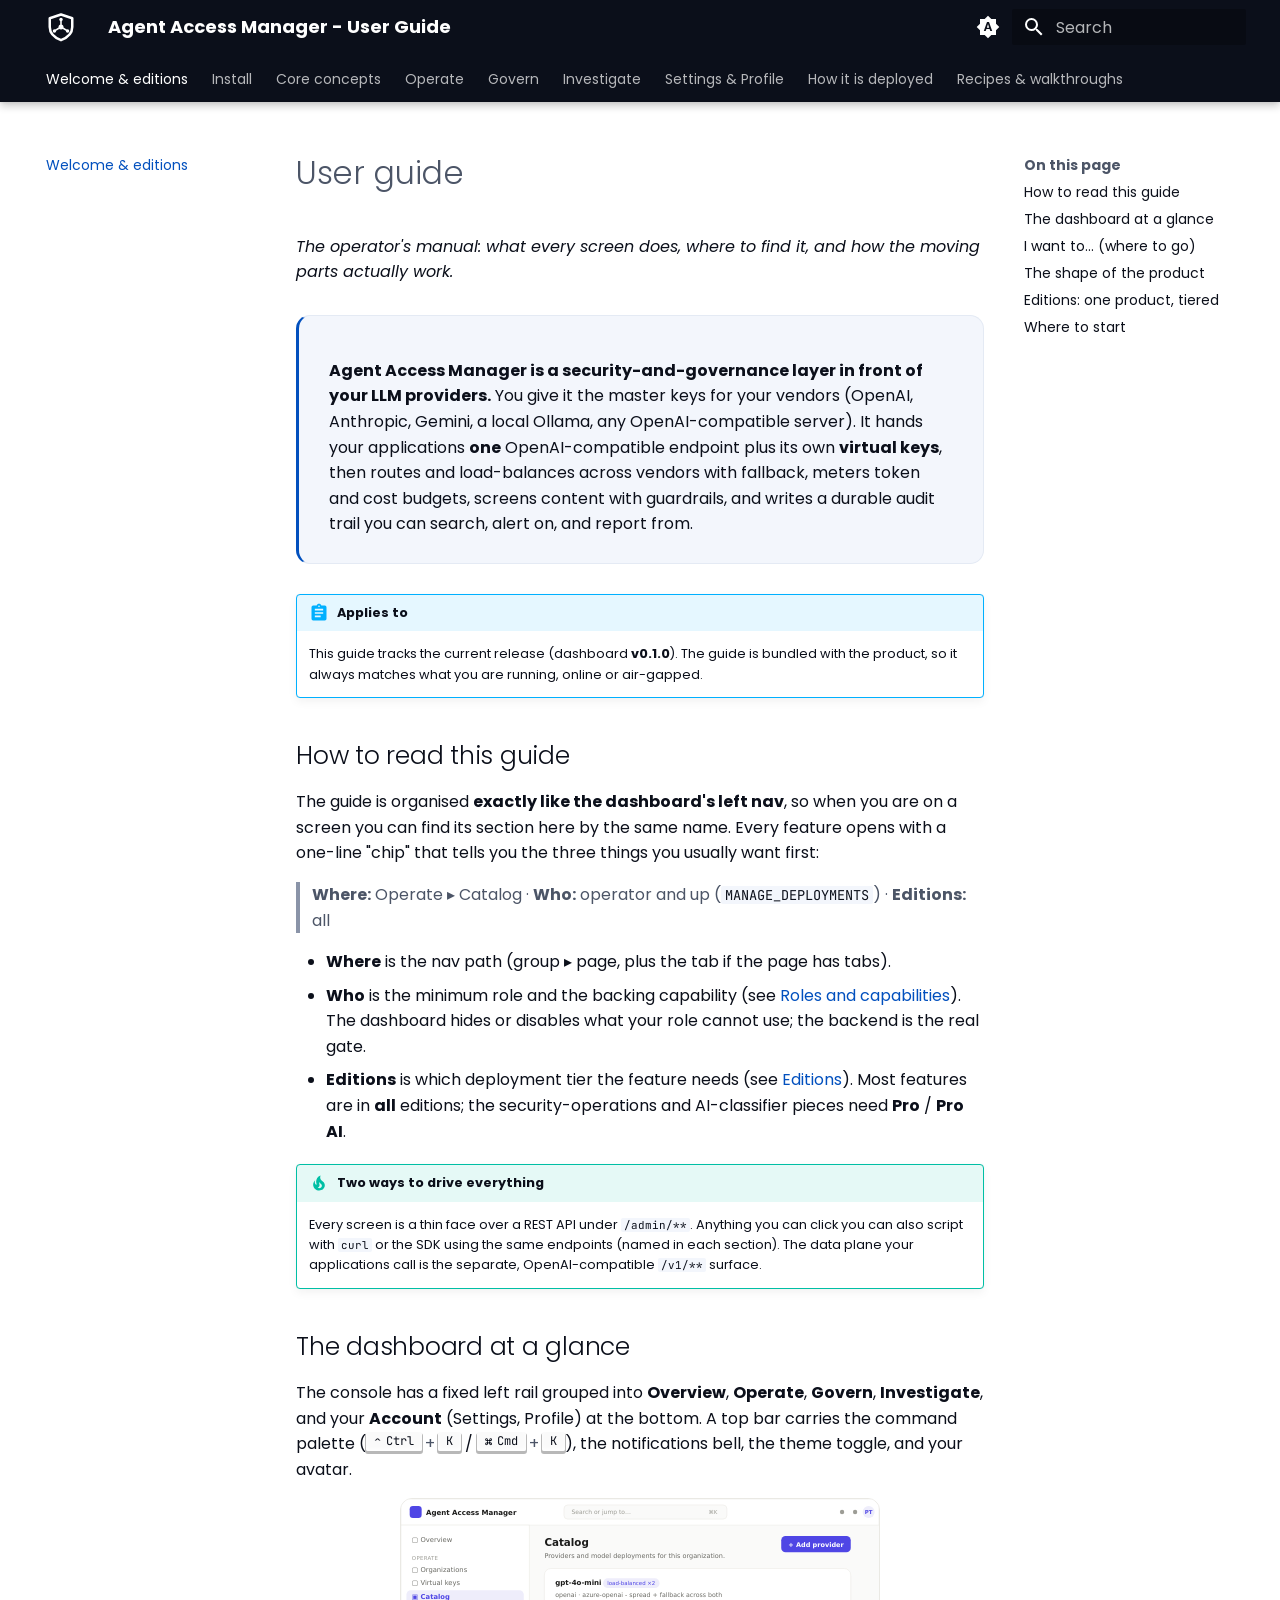
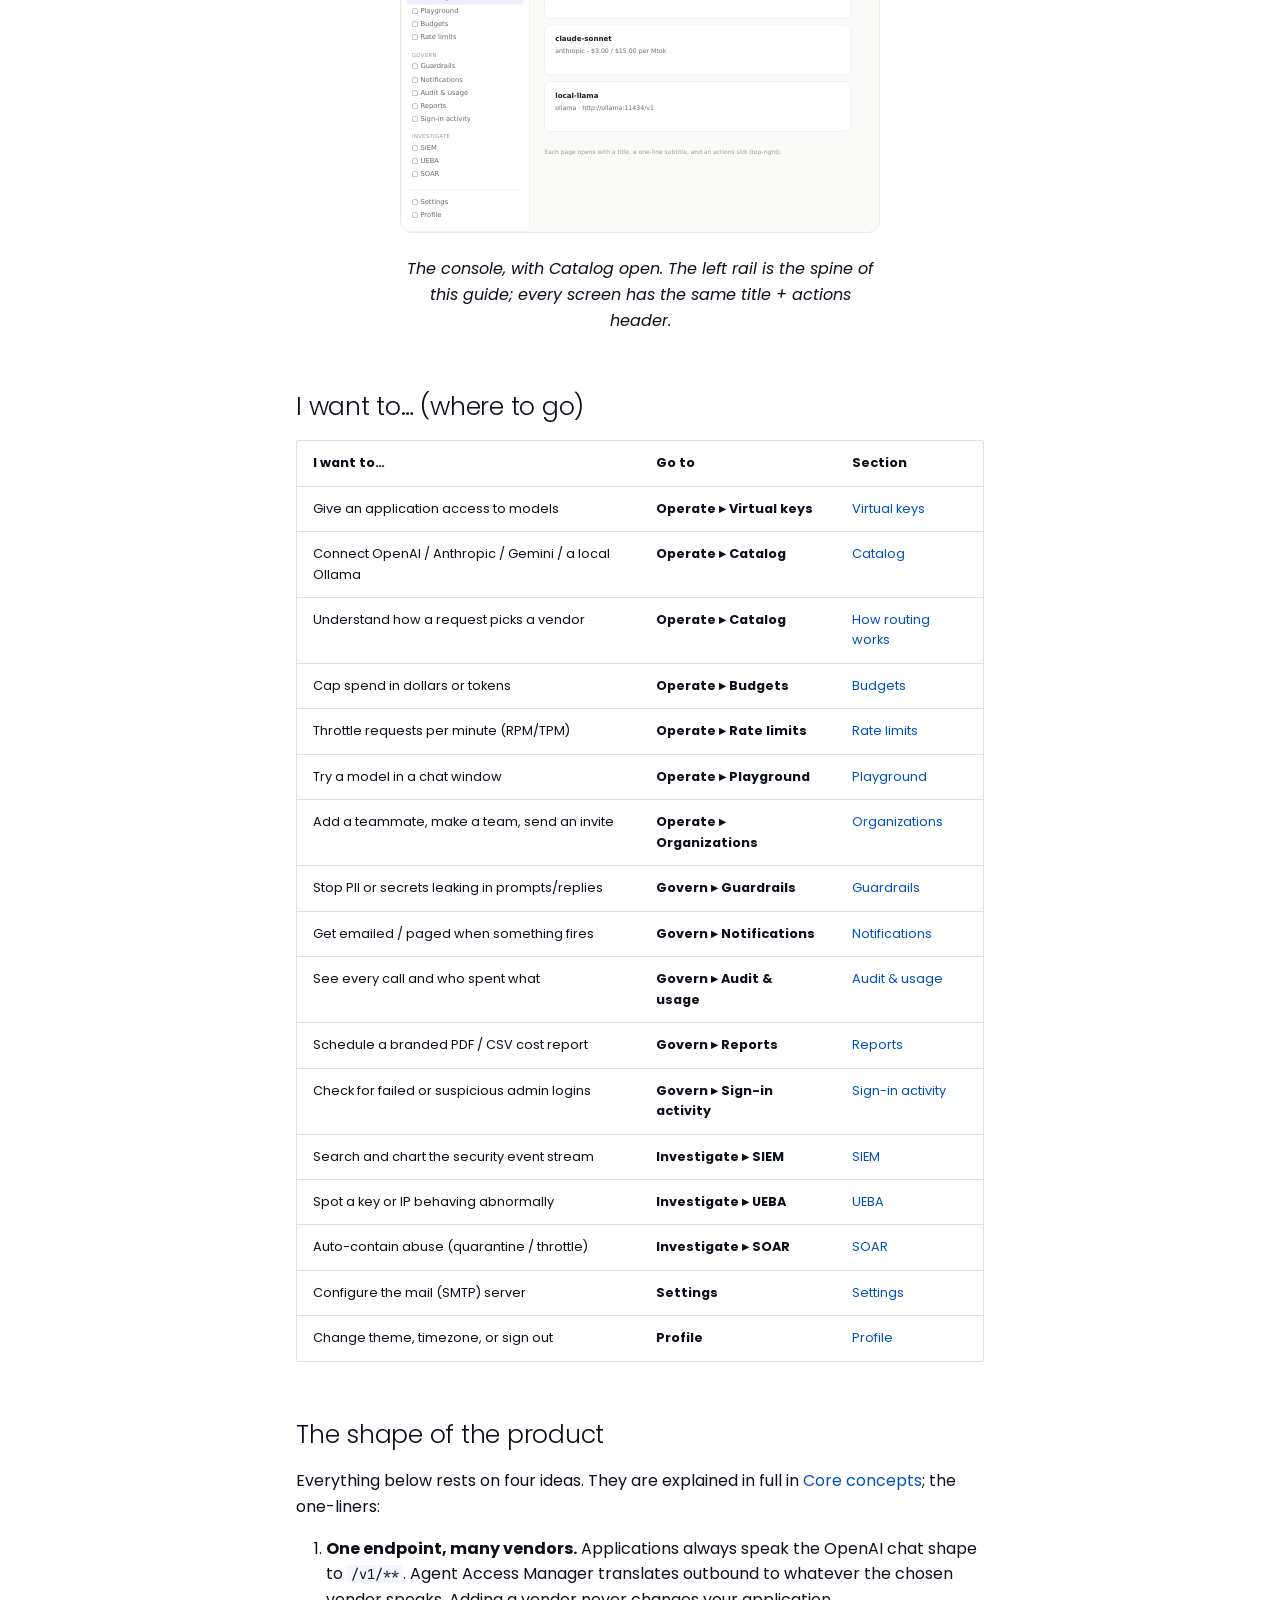
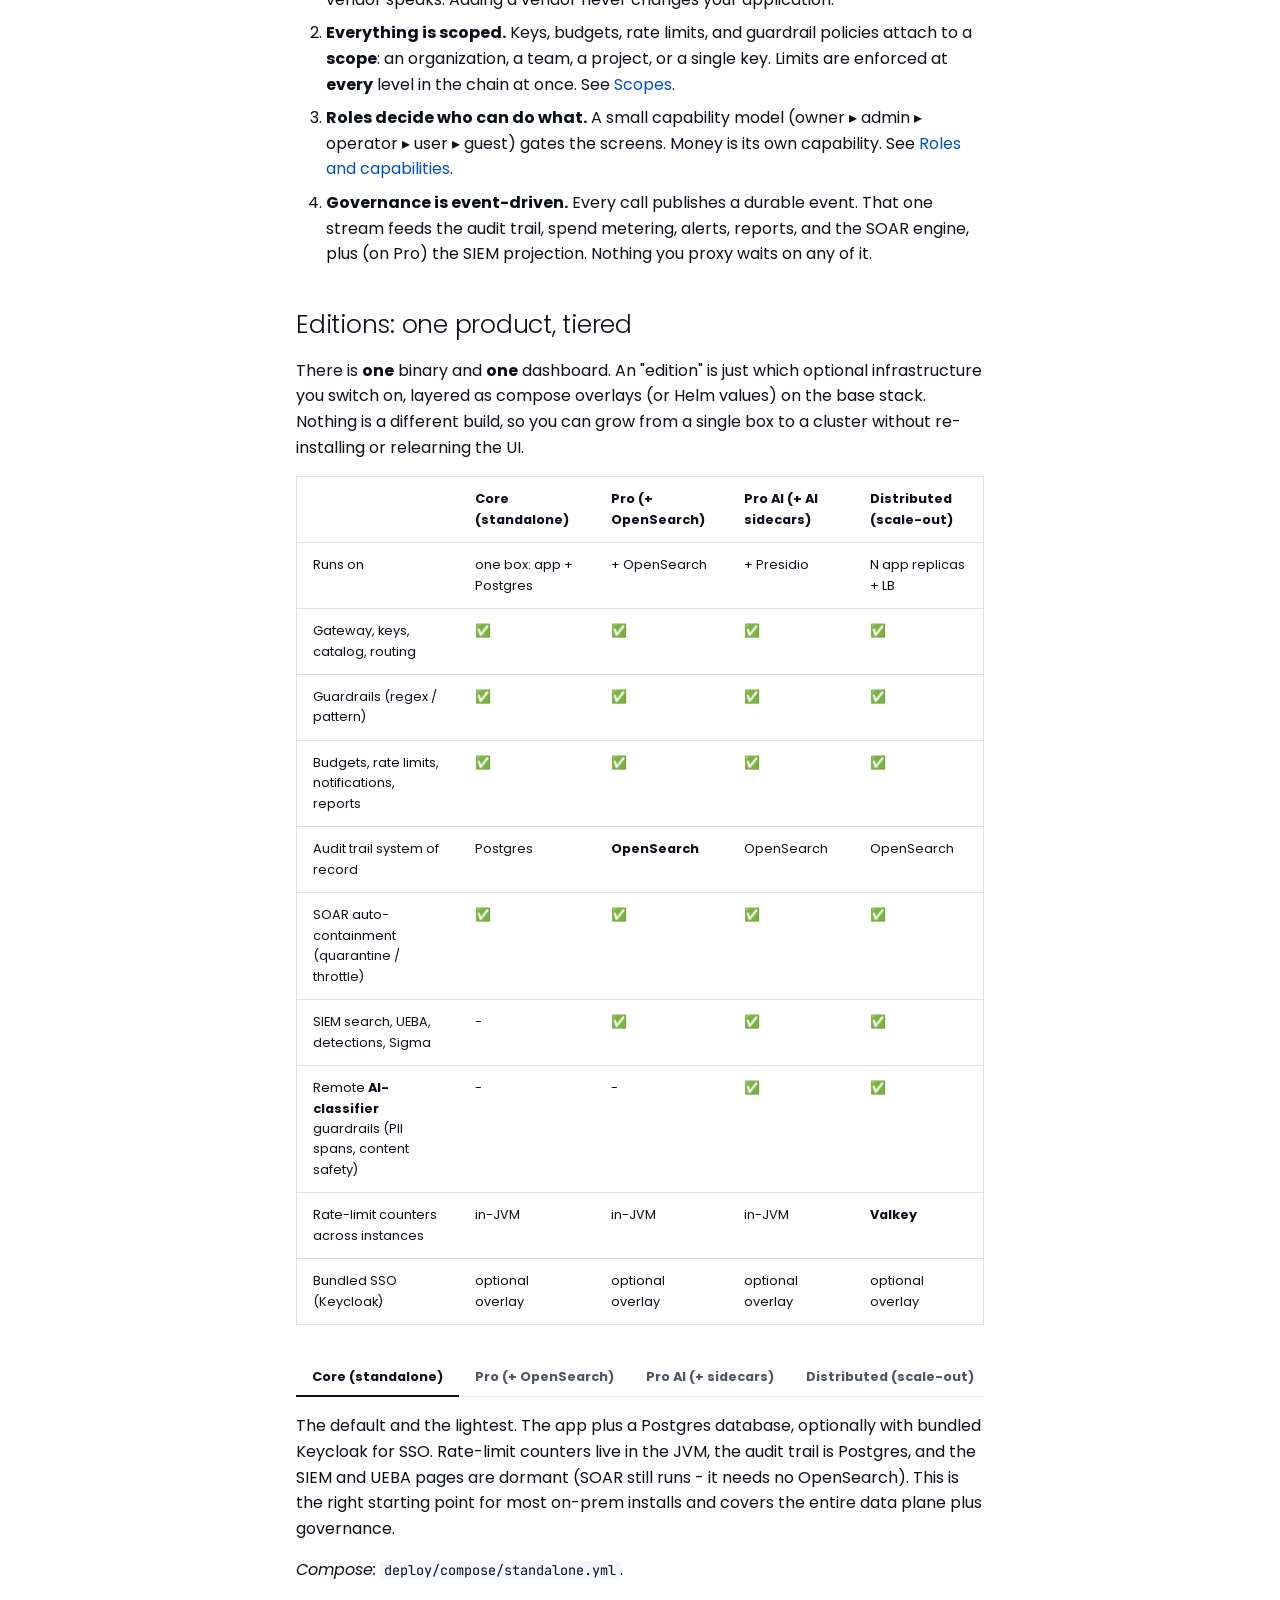
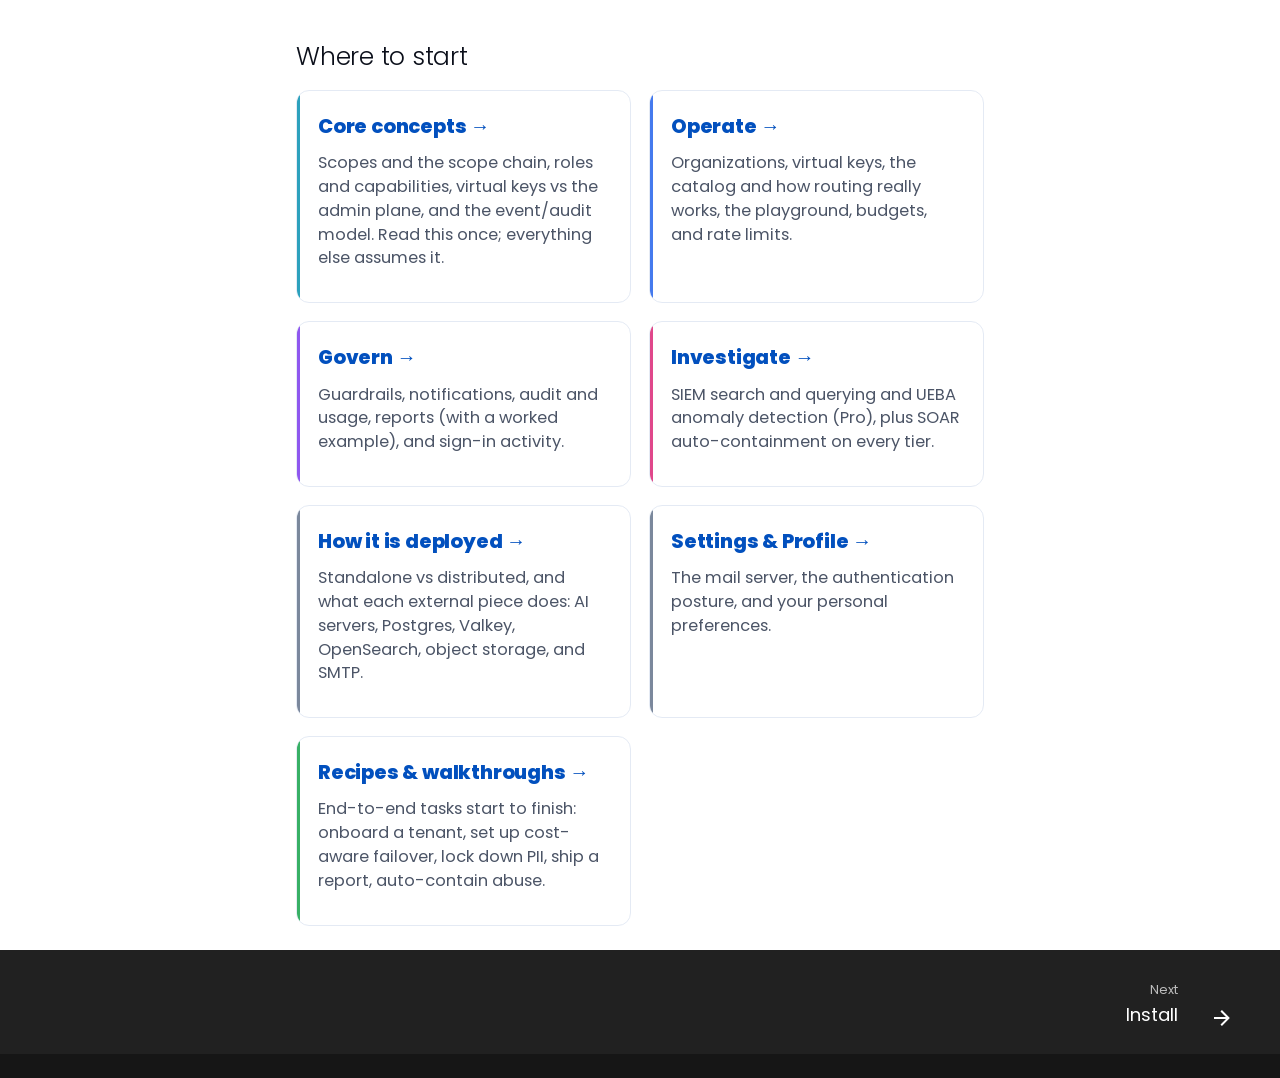
==== index.html @ 7f1ee083 "docs: user guide @ v0.1.0" ====
<!doctype html>
<html lang="en" class="no-js">
  <head>
    
      <meta charset="utf-8">
      <meta name="viewport" content="width=device-width,initial-scale=1">
      
        <meta name="description" content="The Agent Access Manager operator's manual: every dashboard screen, how the gateway routes, meters, and guards, the editions, and end-to-end recipes.">
      
      
        <meta name="author" content="AethosHub">
      
      
      
      
        <link rel="next" href="install.html">
      
      
        
      
      
      <link rel="icon" href="assets/aam-mark-blue.svg">
      <meta name="generator" content="mkdocs-1.6.1, mkdocs-material-9.7.7">
    
    
      
        <title>Agent Access Manager - User Guide</title>
      
    
    
      <link rel="stylesheet" href="assets/stylesheets/main.ec1eaa64.min.css">
      
        
        <link rel="stylesheet" href="assets/stylesheets/palette.ab4e12ef.min.css">
      
      


    
    
      
    
    
      
        
        
        <link rel="preconnect" href="https://fonts.gstatic.com" crossorigin>
        <link rel="stylesheet" href="https://fonts.googleapis.com/css?family=Poppins:300,300i,400,400i,700,700i%7CJetBrains+Mono:400,400i,700,700i&display=fallback">
        <style>:root{--md-text-font:"Poppins";--md-code-font:"JetBrains Mono"}</style>
      
    
    
      <link rel="stylesheet" href="stylesheets/extra.css">
    
    <script>__md_scope=new URL(".",location),__md_hash=e=>[...e].reduce(((e,_)=>(e<<5)-e+_.charCodeAt(0)),0),__md_get=(e,_=localStorage,t=__md_scope)=>JSON.parse(_.getItem(t.pathname+"."+e)),__md_set=(e,_,t=localStorage,a=__md_scope)=>{try{t.setItem(a.pathname+"."+e,JSON.stringify(_))}catch(e){}}</script>
    
      

    
    
  </head>
  
  
    
    
      
    
    
    
    
    <body dir="ltr" data-md-color-scheme="default" data-md-color-primary="indigo" data-md-color-accent="indigo">
  
    
    <input class="md-toggle" data-md-toggle="drawer" type="checkbox" id="__drawer" autocomplete="off">
    <input class="md-toggle" data-md-toggle="search" type="checkbox" id="__search" autocomplete="off">
    <label class="md-overlay" for="__drawer"></label>
    <div data-md-component="skip">
      
        
        <a href="#user-guide" class="md-skip">
          Skip to content
        </a>
      
    </div>
    <div data-md-component="announce">
      
    </div>
    
    
      

  

<header class="md-header md-header--shadow md-header--lifted" data-md-component="header">
  <nav class="md-header__inner md-grid" aria-label="Header">
    <a href="index.html" title="Agent Access Manager - User Guide" class="md-header__button md-logo" aria-label="Agent Access Manager - User Guide" data-md-component="logo">
      
  <img src="assets/aam-mark-white.svg" alt="logo">

    </a>
    <label class="md-header__button md-icon" for="__drawer">
      
      <svg xmlns="http://www.w3.org/2000/svg" viewBox="0 0 24 24"><path d="M3 6h18v2H3zm0 5h18v2H3zm0 5h18v2H3z"/></svg>
    </label>
    <div class="md-header__title" data-md-component="header-title">
      <div class="md-header__ellipsis">
        <div class="md-header__topic">
          <span class="md-ellipsis">
            Agent Access Manager - User Guide
          </span>
        </div>
        <div class="md-header__topic" data-md-component="header-topic">
          <span class="md-ellipsis">
            
              Welcome & editions
            
          </span>
        </div>
      </div>
    </div>
    
      
        <form class="md-header__option" data-md-component="palette">
  
    
    
    
    <input class="md-option" data-md-color-media="(prefers-color-scheme)" data-md-color-scheme="default" data-md-color-primary="indigo" data-md-color-accent="indigo"  aria-label="Follow system theme"  type="radio" name="__palette" id="__palette_0">
    
      <label class="md-header__button md-icon" title="Follow system theme" for="__palette_1" hidden>
        <svg xmlns="http://www.w3.org/2000/svg" viewBox="0 0 24 24"><path d="m14.3 16-.7-2h-3.2l-.7 2H7.8L11 7h2l3.2 9zM20 8.69V4h-4.69L12 .69 8.69 4H4v4.69L.69 12 4 15.31V20h4.69L12 23.31 15.31 20H20v-4.69L23.31 12zm-9.15 3.96h2.3L12 9z"/></svg>
      </label>
    
  
    
    
    
    <input class="md-option" data-md-color-media="(prefers-color-scheme: light)" data-md-color-scheme="default" data-md-color-primary="custom" data-md-color-accent="custom"  aria-label="Switch to dark mode"  type="radio" name="__palette" id="__palette_1">
    
      <label class="md-header__button md-icon" title="Switch to dark mode" for="__palette_2" hidden>
        <svg xmlns="http://www.w3.org/2000/svg" viewBox="0 0 24 24"><path d="M12 8a4 4 0 0 0-4 4 4 4 0 0 0 4 4 4 4 0 0 0 4-4 4 4 0 0 0-4-4m0 10a6 6 0 0 1-6-6 6 6 0 0 1 6-6 6 6 0 0 1 6 6 6 6 0 0 1-6 6m8-9.31V4h-4.69L12 .69 8.69 4H4v4.69L.69 12 4 15.31V20h4.69L12 23.31 15.31 20H20v-4.69L23.31 12z"/></svg>
      </label>
    
  
    
    
    
    <input class="md-option" data-md-color-media="(prefers-color-scheme: dark)" data-md-color-scheme="slate" data-md-color-primary="custom" data-md-color-accent="custom"  aria-label="Switch to light mode"  type="radio" name="__palette" id="__palette_2">
    
      <label class="md-header__button md-icon" title="Switch to light mode" for="__palette_0" hidden>
        <svg xmlns="http://www.w3.org/2000/svg" viewBox="0 0 24 24"><path d="M12 18c-.89 0-1.74-.2-2.5-.55C11.56 16.5 13 14.42 13 12s-1.44-4.5-3.5-5.45C10.26 6.2 11.11 6 12 6a6 6 0 0 1 6 6 6 6 0 0 1-6 6m8-9.31V4h-4.69L12 .69 8.69 4H4v4.69L.69 12 4 15.31V20h4.69L12 23.31 15.31 20H20v-4.69L23.31 12z"/></svg>
      </label>
    
  
</form>
      
    
    
      <script>var palette=__md_get("__palette");if(palette&&palette.color){if("(prefers-color-scheme)"===palette.color.media){var media=matchMedia("(prefers-color-scheme: light)"),input=document.querySelector(media.matches?"[data-md-color-media='(prefers-color-scheme: light)']":"[data-md-color-media='(prefers-color-scheme: dark)']");palette.color.media=input.getAttribute("data-md-color-media"),palette.color.scheme=input.getAttribute("data-md-color-scheme"),palette.color.primary=input.getAttribute("data-md-color-primary"),palette.color.accent=input.getAttribute("data-md-color-accent")}for(var[key,value]of Object.entries(palette.color))document.body.setAttribute("data-md-color-"+key,value)}</script>
    
    
    
      
      
        <label class="md-header__button md-icon" for="__search">
          
          <svg xmlns="http://www.w3.org/2000/svg" viewBox="0 0 24 24"><path d="M9.5 3A6.5 6.5 0 0 1 16 9.5c0 1.61-.59 3.09-1.56 4.23l.27.27h.79l5 5-1.5 1.5-5-5v-.79l-.27-.27A6.52 6.52 0 0 1 9.5 16 6.5 6.5 0 0 1 3 9.5 6.5 6.5 0 0 1 9.5 3m0 2C7 5 5 7 5 9.5S7 14 9.5 14 14 12 14 9.5 12 5 9.5 5"/></svg>
        </label>
        <div class="md-search" data-md-component="search" role="dialog">
  <label class="md-search__overlay" for="__search"></label>
  <div class="md-search__inner" role="search">
    <form class="md-search__form" name="search">
      <input type="text" class="md-search__input" name="query" aria-label="Search" placeholder="Search" autocapitalize="off" autocorrect="off" autocomplete="off" spellcheck="false" data-md-component="search-query" required>
      <label class="md-search__icon md-icon" for="__search">
        
        <svg xmlns="http://www.w3.org/2000/svg" viewBox="0 0 24 24"><path d="M9.5 3A6.5 6.5 0 0 1 16 9.5c0 1.61-.59 3.09-1.56 4.23l.27.27h.79l5 5-1.5 1.5-5-5v-.79l-.27-.27A6.52 6.52 0 0 1 9.5 16 6.5 6.5 0 0 1 3 9.5 6.5 6.5 0 0 1 9.5 3m0 2C7 5 5 7 5 9.5S7 14 9.5 14 14 12 14 9.5 12 5 9.5 5"/></svg>
        
        <svg xmlns="http://www.w3.org/2000/svg" viewBox="0 0 24 24"><path d="M20 11v2H8l5.5 5.5-1.42 1.42L4.16 12l7.92-7.92L13.5 5.5 8 11z"/></svg>
      </label>
      <nav class="md-search__options" aria-label="Search">
        
          <a href="javascript:void(0)" class="md-search__icon md-icon" title="Share" aria-label="Share" data-clipboard data-clipboard-text="" data-md-component="search-share" tabindex="-1">
            
            <svg xmlns="http://www.w3.org/2000/svg" viewBox="0 0 24 24"><path d="M18 16.08c-.76 0-1.44.3-1.96.77L8.91 12.7c.05-.23.09-.46.09-.7s-.04-.47-.09-.7l7.05-4.11c.54.5 1.25.81 2.04.81a3 3 0 0 0 3-3 3 3 0 0 0-3-3 3 3 0 0 0-3 3c0 .24.04.47.09.7L8.04 9.81C7.5 9.31 6.79 9 6 9a3 3 0 0 0-3 3 3 3 0 0 0 3 3c.79 0 1.5-.31 2.04-.81l7.12 4.15c-.05.21-.08.43-.08.66 0 1.61 1.31 2.91 2.92 2.91s2.92-1.3 2.92-2.91A2.92 2.92 0 0 0 18 16.08"/></svg>
          </a>
        
        <button type="reset" class="md-search__icon md-icon" title="Clear" aria-label="Clear" tabindex="-1">
          
          <svg xmlns="http://www.w3.org/2000/svg" viewBox="0 0 24 24"><path d="M19 6.41 17.59 5 12 10.59 6.41 5 5 6.41 10.59 12 5 17.59 6.41 19 12 13.41 17.59 19 19 17.59 13.41 12z"/></svg>
        </button>
      </nav>
      
        <div class="md-search__suggest" data-md-component="search-suggest"></div>
      
    </form>
    <div class="md-search__output">
      <div class="md-search__scrollwrap" tabindex="0" data-md-scrollfix>
        <div class="md-search-result" data-md-component="search-result">
          <div class="md-search-result__meta">
            Initializing search
          </div>
          <ol class="md-search-result__list" role="presentation"></ol>
        </div>
      </div>
    </div>
  </div>
</div>
      
    
    
  </nav>
  
    
      
<nav class="md-tabs" aria-label="Tabs" data-md-component="tabs">
  <div class="md-grid">
    <ul class="md-tabs__list">
      
        
  
  
  
    
  
  
    <li class="md-tabs__item md-tabs__item--active">
      <a href="index.html" class="md-tabs__link">
        
  
  
    
  
  Welcome & editions

      </a>
    </li>
  

      
        
  
  
  
  
    <li class="md-tabs__item">
      <a href="install.html" class="md-tabs__link">
        
  
  
    
  
  Install

      </a>
    </li>
  

      
        
  
  
  
  
    <li class="md-tabs__item">
      <a href="concepts.html" class="md-tabs__link">
        
  
  
    
  
  Core concepts

      </a>
    </li>
  

      
        
  
  
  
  
    <li class="md-tabs__item">
      <a href="operate.html" class="md-tabs__link">
        
  
  
    
  
  Operate

      </a>
    </li>
  

      
        
  
  
  
  
    <li class="md-tabs__item">
      <a href="govern.html" class="md-tabs__link">
        
  
  
    
  
  Govern

      </a>
    </li>
  

      
        
  
  
  
  
    <li class="md-tabs__item">
      <a href="investigate.html" class="md-tabs__link">
        
  
  
    
  
  Investigate

      </a>
    </li>
  

      
        
  
  
  
  
    <li class="md-tabs__item">
      <a href="account.html" class="md-tabs__link">
        
  
  
    
  
  Settings & Profile

      </a>
    </li>
  

      
        
  
  
  
  
    <li class="md-tabs__item">
      <a href="deployment.html" class="md-tabs__link">
        
  
  
    
  
  How it is deployed

      </a>
    </li>
  

      
        
  
  
  
  
    <li class="md-tabs__item">
      <a href="recipes.html" class="md-tabs__link">
        
  
  
    
  
  Recipes & walkthroughs

      </a>
    </li>
  

      
    </ul>
  </div>
</nav>
    
  
</header>
    
    <div class="md-container" data-md-component="container">
      
      
        
      
      <main class="md-main" data-md-component="main">
        <div class="md-main__inner md-grid">
          
            
              
              <div class="md-sidebar md-sidebar--primary" data-md-component="sidebar" data-md-type="navigation" >
                <div class="md-sidebar__scrollwrap">
                  <div class="md-sidebar__inner">
                    


  


<nav class="md-nav md-nav--primary md-nav--lifted" aria-label="Navigation" data-md-level="0">
  <label class="md-nav__title" for="__drawer">
    <a href="index.html" title="Agent Access Manager - User Guide" class="md-nav__button md-logo" aria-label="Agent Access Manager - User Guide" data-md-component="logo">
      
  <img src="assets/aam-mark-white.svg" alt="logo">

    </a>
    Agent Access Manager - User Guide
  </label>
  
  <ul class="md-nav__list" data-md-scrollfix>
    
      
      
  
  
    
  
  
  
    <li class="md-nav__item md-nav__item--active">
      
      <input class="md-nav__toggle md-toggle" type="checkbox" id="__toc">
      
      
        
      
      
        <label class="md-nav__link md-nav__link--active" for="__toc">
          
  
  
  <span class="md-ellipsis">
    
  
    Welcome & editions
  

    
  </span>
  
  

          <span class="md-nav__icon md-icon"></span>
        </label>
      
      <a href="index.html" class="md-nav__link md-nav__link--active">
        
  
  
  <span class="md-ellipsis">
    
  
    Welcome & editions
  

    
  </span>
  
  

      </a>
      
        

  

<nav class="md-nav md-nav--secondary" aria-label="On this page">
  
  
  
    
  
  
    <label class="md-nav__title" for="__toc">
      <span class="md-nav__icon md-icon"></span>
      On this page
    </label>
    <ul class="md-nav__list" data-md-component="toc" data-md-scrollfix>
      
        <li class="md-nav__item">
  <a href="#how-to-read-this-guide" class="md-nav__link">
    <span class="md-ellipsis">
      
        How to read this guide
      
    </span>
  </a>
  
</li>
      
        <li class="md-nav__item">
  <a href="#the-dashboard-at-a-glance" class="md-nav__link">
    <span class="md-ellipsis">
      
        The dashboard at a glance
      
    </span>
  </a>
  
</li>
      
        <li class="md-nav__item">
  <a href="#i-want-to-where-to-go" class="md-nav__link">
    <span class="md-ellipsis">
      
        I want to… (where to go)
      
    </span>
  </a>
  
</li>
      
        <li class="md-nav__item">
  <a href="#the-shape-of-the-product" class="md-nav__link">
    <span class="md-ellipsis">
      
        The shape of the product
      
    </span>
  </a>
  
</li>
      
        <li class="md-nav__item">
  <a href="#editions-one-product-tiered" class="md-nav__link">
    <span class="md-ellipsis">
      
        Editions: one product, tiered
      
    </span>
  </a>
  
</li>
      
        <li class="md-nav__item">
  <a href="#where-to-start" class="md-nav__link">
    <span class="md-ellipsis">
      
        Where to start
      
    </span>
  </a>
  
</li>
      
    </ul>
  
</nav>
      
    </li>
  

    
      
      
  
  
  
  
    <li class="md-nav__item">
      <a href="install.html" class="md-nav__link">
        
  
  
  <span class="md-ellipsis">
    
  
    Install
  

    
  </span>
  
  

      </a>
    </li>
  

    
      
      
  
  
  
  
    <li class="md-nav__item">
      <a href="concepts.html" class="md-nav__link">
        
  
  
  <span class="md-ellipsis">
    
  
    Core concepts
  

    
  </span>
  
  

      </a>
    </li>
  

    
      
      
  
  
  
  
    <li class="md-nav__item">
      <a href="operate.html" class="md-nav__link">
        
  
  
  <span class="md-ellipsis">
    
  
    Operate
  

    
  </span>
  
  

      </a>
    </li>
  

    
      
      
  
  
  
  
    <li class="md-nav__item">
      <a href="govern.html" class="md-nav__link">
        
  
  
  <span class="md-ellipsis">
    
  
    Govern
  

    
  </span>
  
  

      </a>
    </li>
  

    
      
      
  
  
  
  
    <li class="md-nav__item">
      <a href="investigate.html" class="md-nav__link">
        
  
  
  <span class="md-ellipsis">
    
  
    Investigate
  

    
  </span>
  
  

      </a>
    </li>
  

    
      
      
  
  
  
  
    <li class="md-nav__item">
      <a href="account.html" class="md-nav__link">
        
  
  
  <span class="md-ellipsis">
    
  
    Settings & Profile
  

    
  </span>
  
  

      </a>
    </li>
  

    
      
      
  
  
  
  
    <li class="md-nav__item">
      <a href="deployment.html" class="md-nav__link">
        
  
  
  <span class="md-ellipsis">
    
  
    How it is deployed
  

    
  </span>
  
  

      </a>
    </li>
  

    
      
      
  
  
  
  
    <li class="md-nav__item">
      <a href="recipes.html" class="md-nav__link">
        
  
  
  <span class="md-ellipsis">
    
  
    Recipes & walkthroughs
  

    
  </span>
  
  

      </a>
    </li>
  

    
  </ul>
</nav>
                  </div>
                </div>
              </div>
            
            
              
              <div class="md-sidebar md-sidebar--secondary" data-md-component="sidebar" data-md-type="toc" >
                <div class="md-sidebar__scrollwrap">
                  <div class="md-sidebar__inner">
                    

  

<nav class="md-nav md-nav--secondary" aria-label="On this page">
  
  
  
    
  
  
    <label class="md-nav__title" for="__toc">
      <span class="md-nav__icon md-icon"></span>
      On this page
    </label>
    <ul class="md-nav__list" data-md-component="toc" data-md-scrollfix>
      
        <li class="md-nav__item">
  <a href="#how-to-read-this-guide" class="md-nav__link">
    <span class="md-ellipsis">
      
        How to read this guide
      
    </span>
  </a>
  
</li>
      
        <li class="md-nav__item">
  <a href="#the-dashboard-at-a-glance" class="md-nav__link">
    <span class="md-ellipsis">
      
        The dashboard at a glance
      
    </span>
  </a>
  
</li>
      
        <li class="md-nav__item">
  <a href="#i-want-to-where-to-go" class="md-nav__link">
    <span class="md-ellipsis">
      
        I want to… (where to go)
      
    </span>
  </a>
  
</li>
      
        <li class="md-nav__item">
  <a href="#the-shape-of-the-product" class="md-nav__link">
    <span class="md-ellipsis">
      
        The shape of the product
      
    </span>
  </a>
  
</li>
      
        <li class="md-nav__item">
  <a href="#editions-one-product-tiered" class="md-nav__link">
    <span class="md-ellipsis">
      
        Editions: one product, tiered
      
    </span>
  </a>
  
</li>
      
        <li class="md-nav__item">
  <a href="#where-to-start" class="md-nav__link">
    <span class="md-ellipsis">
      
        Where to start
      
    </span>
  </a>
  
</li>
      
    </ul>
  
</nav>
                  </div>
                </div>
              </div>
            
          
          
            <div class="md-content" data-md-component="content">
              
              <article class="md-content__inner md-typeset">
                
                  



<h1 id="user-guide">User guide<a class="headerlink" href="#user-guide" title="Permanent link">&para;</a></h1>
<p><em>The operator's manual: what every screen does, where to find it, and how the moving parts actually work.</em></p>
<div class="aim-band">
<p><strong>Agent Access Manager is a security-and-governance layer in front of your LLM providers.</strong> You give it the master keys for your vendors (OpenAI, Anthropic, Gemini, a local Ollama, any OpenAI-compatible server). It hands your applications <strong>one</strong> OpenAI-compatible endpoint plus its own <strong>virtual keys</strong>, then routes and load-balances across vendors with fallback, meters token and cost budgets, screens content with guardrails, and writes a durable audit trail you can search, alert on, and report from.</p>
</div>
<div class="admonition abstract">
<p class="admonition-title">Applies to</p>
<p>This guide tracks the current release (dashboard <strong>v0.1.0</strong>). The guide is bundled with the product, so it always matches what you are running, online or air-gapped.</p>
</div>
<h2 id="how-to-read-this-guide">How to read this guide<a class="headerlink" href="#how-to-read-this-guide" title="Permanent link">&para;</a></h2>
<p>The guide is organised <strong>exactly like the dashboard's left nav</strong>, so when you are on a screen you can find its section here by the same name. Every feature opens with a one-line "chip" that tells you the three things you usually want first:</p>
<blockquote>
<p><strong>Where:</strong> Operate ▸ Catalog · <strong>Who:</strong> operator and up (<code>MANAGE_DEPLOYMENTS</code>) · <strong>Editions:</strong> all</p>
</blockquote>
<ul>
<li><strong>Where</strong> is the nav path (group ▸ page, plus the tab if the page has tabs).</li>
<li><strong>Who</strong> is the minimum role and the backing capability (see <a href="concepts.html#roles-and-capabilities">Roles and capabilities</a>). The dashboard hides or disables what your role cannot use; the backend is the real gate.</li>
<li><strong>Editions</strong> is which deployment tier the feature needs (see <a href="#editions-one-product-tiered">Editions</a>). Most features are in <strong>all</strong> editions; the security-operations and AI-classifier pieces need <strong>Pro</strong> / <strong>Pro AI</strong>.</li>
</ul>
<div class="admonition tip">
<p class="admonition-title">Two ways to drive everything</p>
<p>Every screen is a thin face over a REST API under <code>/admin/**</code>. Anything you can click you can also script with <code>curl</code> or the SDK using the same endpoints (named in each section). The data plane your applications call is the separate, OpenAI-compatible <code>/v1/**</code> surface.</p>
</div>
<h2 id="the-dashboard-at-a-glance">The dashboard at a glance<a class="headerlink" href="#the-dashboard-at-a-glance" title="Permanent link">&para;</a></h2>
<p>The console has a fixed left rail grouped into <strong>Overview</strong>, <strong>Operate</strong>, <strong>Govern</strong>, <strong>Investigate</strong>, and your <strong>Account</strong> (Settings, Profile) at the bottom. A top bar carries the command palette (<span class="keys"><kbd class="key-control">Ctrl</kbd><span>+</span><kbd class="key-k">K</kbd></span> / <span class="keys"><kbd class="key-command">Cmd</kbd><span>+</span><kbd class="key-k">K</kbd></span>), the notifications bell, the theme toggle, and your avatar.</p>
<figure>
<svg viewBox="0 0 880 612" role="img" aria-label="Dashboard navigation map" xmlns="http://www.w3.org/2000/svg" style="width:100%;height:auto;border:1px solid #EAE9E4;border-radius:12px;background:#FAFAF9;font-family:Inter,Segoe UI,system-ui,sans-serif">
  <!-- topbar -->
  <rect x="0" y="0" width="880" height="48" fill="#FFFFFF" stroke="#EAE9E4"/>
  <rect x="16" y="13" width="22" height="22" rx="6" fill="#4F46E5"/>
  <text x="46" y="29" font-size="13" font-weight="600" fill="#1B1B1A">Agent Access Manager</text>
  <rect x="300" y="11" width="300" height="26" rx="7" fill="#FAFAF9" stroke="#EAE9E4"/>
  <text x="314" y="28" font-size="11" fill="#9D9D96">Search or jump to…</text>
  <text x="566" y="27" font-size="10" fill="#9D9D96">⌘K</text>
  <circle cx="812" cy="24" r="4" fill="#9D9D96"/><circle cx="836" cy="24" r="4" fill="#9D9D96"/>
  <circle cx="861" cy="24" r="11" fill="#EEEDFB"/><text x="861" y="28" font-size="10" font-weight="600" fill="#4F46E5" text-anchor="middle">PT</text>
  <!-- sidebar -->
  <rect x="0" y="48" width="236" height="564" fill="#FFFFFF" stroke="#EAE9E4"/>
  <!-- Overview -->
  <text x="20" y="80" font-size="12.5" fill="#6B6B65">▢  Overview</text>
  <!-- Operate -->
  <text x="20" y="112" font-size="10" letter-spacing="0.5" fill="#9D9D96">OPERATE</text>
  <text x="20" y="134" font-size="12.5" fill="#6B6B65">▢  Organizations</text>
  <text x="20" y="158" font-size="12.5" fill="#6B6B65">▢  Virtual keys</text>
  <rect x="10" y="168" width="216" height="26" rx="8" fill="#EEEDFB"/>
  <text x="20" y="185" font-size="12.5" font-weight="600" fill="#4F46E5">▣  Catalog</text>
  <text x="20" y="210" font-size="12.5" fill="#6B6B65">▢  Playground</text>
  <text x="20" y="234" font-size="12.5" fill="#6B6B65">▢  Budgets</text>
  <text x="20" y="258" font-size="12.5" fill="#6B6B65">▢  Rate limits</text>
  <!-- Govern -->
  <text x="20" y="290" font-size="10" letter-spacing="0.5" fill="#9D9D96">GOVERN</text>
  <text x="20" y="312" font-size="12.5" fill="#6B6B65">▢  Guardrails</text>
  <text x="20" y="336" font-size="12.5" fill="#6B6B65">▢  Notifications</text>
  <text x="20" y="360" font-size="12.5" fill="#6B6B65">▢  Audit &amp; usage</text>
  <text x="20" y="384" font-size="12.5" fill="#6B6B65">▢  Reports</text>
  <text x="20" y="408" font-size="12.5" fill="#6B6B65">▢  Sign-in activity</text>
  <!-- Investigate -->
  <text x="20" y="440" font-size="10" letter-spacing="0.5" fill="#9D9D96">INVESTIGATE</text>
  <text x="20" y="462" font-size="12.5" fill="#6B6B65">▢  SIEM</text>
  <text x="20" y="486" font-size="12.5" fill="#6B6B65">▢  UEBA</text>
  <text x="20" y="510" font-size="12.5" fill="#6B6B65">▢  SOAR</text>
  <!-- account -->
  <line x1="12" y1="536" x2="224" y2="536" stroke="#EAE9E4"/>
  <text x="20" y="562" font-size="12.5" fill="#6B6B65">▢  Settings</text>
  <text x="20" y="586" font-size="12.5" fill="#6B6B65">▢  Profile</text>
  <!-- content region -->
  <text x="264" y="86" font-size="19" font-weight="600" fill="#1B1B1A">Catalog</text>
  <text x="264" y="108" font-size="12" fill="#6B6B65">Providers and model deployments for this organization.</text>
  <rect x="700" y="68" width="128" height="30" rx="8" fill="#4F46E5"/>
  <text x="764" y="88" font-size="12" font-weight="600" fill="#FFFFFF" text-anchor="middle">+ Add provider</text>
  <rect x="264" y="128" width="564" height="92" rx="12" fill="#FFFFFF" stroke="#EAE9E4"/>
  <rect x="264" y="232" width="564" height="92" rx="12" fill="#FFFFFF" stroke="#EAE9E4"/>
  <rect x="264" y="336" width="564" height="92" rx="12" fill="#FFFFFF" stroke="#EAE9E4"/>
  <text x="284" y="158" font-size="13" font-weight="600" fill="#1B1B1A">gpt-4o-mini</text>
  <rect x="372" y="146" width="104" height="18" rx="9" fill="#EEEDFB"/><text x="424" y="159" font-size="10" fill="#4F46E5" text-anchor="middle">load-balanced ×2</text>
  <text x="284" y="180" font-size="11.5" fill="#6B6B65">openai · azure-openai - spread + fallback across both</text>
  <text x="284" y="262" font-size="13" font-weight="600" fill="#1B1B1A">claude-sonnet</text>
  <text x="284" y="284" font-size="11.5" fill="#6B6B65">anthropic - $3.00 / $15.00 per Mtok</text>
  <text x="284" y="366" font-size="13" font-weight="600" fill="#1B1B1A">local-llama</text>
  <text x="284" y="388" font-size="11.5" fill="#6B6B65">ollama · http://ollama:11434/v1</text>
  <text x="264" y="470" font-size="11" fill="#9D9D96">Each page opens with a title, a one-line subtitle, and an actions slot (top-right).</text>
</svg>
<figcaption><em>The console, with Catalog open. The left rail is the spine of this guide; every screen has the same title + actions header.</em></figcaption>
</figure>

<h2 id="i-want-to-where-to-go">I want to… (where to go)<a class="headerlink" href="#i-want-to-where-to-go" title="Permanent link">&para;</a></h2>
<table>
<thead>
<tr>
<th>I want to…</th>
<th>Go to</th>
<th>Section</th>
</tr>
</thead>
<tbody>
<tr>
<td>Give an application access to models</td>
<td><strong>Operate ▸ Virtual keys</strong></td>
<td><a href="operate.html#virtual-keys">Virtual keys</a></td>
</tr>
<tr>
<td>Connect OpenAI / Anthropic / Gemini / a local Ollama</td>
<td><strong>Operate ▸ Catalog</strong></td>
<td><a href="operate.html#catalog-providers-deployments-and-routing">Catalog</a></td>
</tr>
<tr>
<td>Understand how a request picks a vendor</td>
<td><strong>Operate ▸ Catalog</strong></td>
<td><a href="operate.html#how-routing-works-the-hidden-engine">How routing works</a></td>
</tr>
<tr>
<td>Cap spend in dollars or tokens</td>
<td><strong>Operate ▸ Budgets</strong></td>
<td><a href="operate.html#budgets">Budgets</a></td>
</tr>
<tr>
<td>Throttle requests per minute (RPM/TPM)</td>
<td><strong>Operate ▸ Rate limits</strong></td>
<td><a href="operate.html#rate-limits">Rate limits</a></td>
</tr>
<tr>
<td>Try a model in a chat window</td>
<td><strong>Operate ▸ Playground</strong></td>
<td><a href="operate.html#playground">Playground</a></td>
</tr>
<tr>
<td>Add a teammate, make a team, send an invite</td>
<td><strong>Operate ▸ Organizations</strong></td>
<td><a href="operate.html#organizations">Organizations</a></td>
</tr>
<tr>
<td>Stop PII or secrets leaking in prompts/replies</td>
<td><strong>Govern ▸ Guardrails</strong></td>
<td><a href="govern.html#guardrails">Guardrails</a></td>
</tr>
<tr>
<td>Get emailed / paged when something fires</td>
<td><strong>Govern ▸ Notifications</strong></td>
<td><a href="govern.html#notifications">Notifications</a></td>
</tr>
<tr>
<td>See every call and who spent what</td>
<td><strong>Govern ▸ Audit &amp; usage</strong></td>
<td><a href="govern.html#audit-usage">Audit &amp; usage</a></td>
</tr>
<tr>
<td>Schedule a branded PDF / CSV cost report</td>
<td><strong>Govern ▸ Reports</strong></td>
<td><a href="govern.html#reports">Reports</a></td>
</tr>
<tr>
<td>Check for failed or suspicious admin logins</td>
<td><strong>Govern ▸ Sign-in activity</strong></td>
<td><a href="govern.html#sign-in-activity">Sign-in activity</a></td>
</tr>
<tr>
<td>Search and chart the security event stream</td>
<td><strong>Investigate ▸ SIEM</strong></td>
<td><a href="investigate.html#siem">SIEM</a></td>
</tr>
<tr>
<td>Spot a key or IP behaving abnormally</td>
<td><strong>Investigate ▸ UEBA</strong></td>
<td><a href="investigate.html#ueba">UEBA</a></td>
</tr>
<tr>
<td>Auto-contain abuse (quarantine / throttle)</td>
<td><strong>Investigate ▸ SOAR</strong></td>
<td><a href="investigate.html#soar">SOAR</a></td>
</tr>
<tr>
<td>Configure the mail (SMTP) server</td>
<td><strong>Settings</strong></td>
<td><a href="account.html#settings">Settings</a></td>
</tr>
<tr>
<td>Change theme, timezone, or sign out</td>
<td><strong>Profile</strong></td>
<td><a href="account.html#profile">Profile</a></td>
</tr>
</tbody>
</table>
<h2 id="the-shape-of-the-product">The shape of the product<a class="headerlink" href="#the-shape-of-the-product" title="Permanent link">&para;</a></h2>
<p>Everything below rests on four ideas. They are explained in full in <a href="concepts.html">Core concepts</a>; the one-liners:</p>
<ol>
<li><strong>One endpoint, many vendors.</strong> Applications always speak the OpenAI chat shape to <code>/v1/**</code>. Agent Access Manager translates outbound to whatever the chosen vendor speaks. Adding a vendor never changes your application.</li>
<li><strong>Everything is scoped.</strong> Keys, budgets, rate limits, and guardrail policies attach to a <strong>scope</strong>: an organization, a team, a project, or a single key. Limits are enforced at <strong>every</strong> level in the chain at once. See <a href="concepts.html#scopes-and-the-scope-chain">Scopes</a>.</li>
<li><strong>Roles decide who can do what.</strong> A small capability model (owner ▸ admin ▸ operator ▸ user ▸ guest) gates the screens. Money is its own capability. See <a href="concepts.html#roles-and-capabilities">Roles and capabilities</a>.</li>
<li><strong>Governance is event-driven.</strong> Every call publishes a durable event. That one stream feeds the audit trail, spend metering, alerts, reports, and the SOAR engine, plus (on Pro) the SIEM projection. Nothing you proxy waits on any of it.</li>
</ol>
<h2 id="editions-one-product-tiered">Editions: one product, tiered<a class="headerlink" href="#editions-one-product-tiered" title="Permanent link">&para;</a></h2>
<p>There is <strong>one</strong> binary and <strong>one</strong> dashboard. An "edition" is just which optional infrastructure you switch on, layered as compose overlays (or Helm values) on the base stack. Nothing is a different build, so you can grow from a single box to a cluster without re-installing or relearning the UI.</p>
<table>
<thead>
<tr>
<th></th>
<th><strong>Core</strong> (standalone)</th>
<th><strong>Pro</strong> (+ OpenSearch)</th>
<th><strong>Pro AI</strong> (+ AI sidecars)</th>
<th><strong>Distributed</strong> (scale-out)</th>
</tr>
</thead>
<tbody>
<tr>
<td>Runs on</td>
<td>one box: app + Postgres</td>
<td>+ OpenSearch</td>
<td>+ Presidio</td>
<td>N app replicas + LB</td>
</tr>
<tr>
<td>Gateway, keys, catalog, routing</td>
<td>✅</td>
<td>✅</td>
<td>✅</td>
<td>✅</td>
</tr>
<tr>
<td>Guardrails (regex / pattern)</td>
<td>✅</td>
<td>✅</td>
<td>✅</td>
<td>✅</td>
</tr>
<tr>
<td>Budgets, rate limits, notifications, reports</td>
<td>✅</td>
<td>✅</td>
<td>✅</td>
<td>✅</td>
</tr>
<tr>
<td>Audit trail system of record</td>
<td>Postgres</td>
<td><strong>OpenSearch</strong></td>
<td>OpenSearch</td>
<td>OpenSearch</td>
</tr>
<tr>
<td>SOAR auto-containment (quarantine / throttle)</td>
<td>✅</td>
<td>✅</td>
<td>✅</td>
<td>✅</td>
</tr>
<tr>
<td>SIEM search, UEBA, detections, Sigma</td>
<td>-</td>
<td>✅</td>
<td>✅</td>
<td>✅</td>
</tr>
<tr>
<td>Remote <strong>AI-classifier</strong> guardrails (PII spans, content safety)</td>
<td>-</td>
<td>-</td>
<td>✅</td>
<td>✅</td>
</tr>
<tr>
<td>Rate-limit counters across instances</td>
<td>in-JVM</td>
<td>in-JVM</td>
<td>in-JVM</td>
<td><strong>Valkey</strong></td>
</tr>
<tr>
<td>Bundled SSO (Keycloak)</td>
<td>optional overlay</td>
<td>optional overlay</td>
<td>optional overlay</td>
<td>optional overlay</td>
</tr>
</tbody>
</table>
<div class="tabbed-set tabbed-alternate" data-tabs="1:4"><input checked="checked" id="__tabbed_1_1" name="__tabbed_1" type="radio" /><input id="__tabbed_1_2" name="__tabbed_1" type="radio" /><input id="__tabbed_1_3" name="__tabbed_1" type="radio" /><input id="__tabbed_1_4" name="__tabbed_1" type="radio" /><div class="tabbed-labels"><label for="__tabbed_1_1">Core (standalone)</label><label for="__tabbed_1_2">Pro (+ OpenSearch)</label><label for="__tabbed_1_3">Pro AI (+ sidecars)</label><label for="__tabbed_1_4">Distributed (scale-out)</label></div>
<div class="tabbed-content">
<div class="tabbed-block">
<p>The default and the lightest. The app plus a Postgres database, optionally with bundled Keycloak for SSO. Rate-limit counters live in the JVM, the audit trail is Postgres, and the SIEM and UEBA pages are dormant (SOAR still runs - it needs no OpenSearch). This is the right starting point for most on-prem installs and covers the entire data plane plus governance.</p>
<p><em>Compose:</em> <code>deploy/compose/standalone.yml</code>.</p>
</div>
<div class="tabbed-block">
<p>Adds an OpenSearch cluster. This turns on the rest of the <strong>Investigate</strong> group (SIEM event search, UEBA anomaly detection, detection + Sigma rules - SOAR already ran without it) and promotes OpenSearch to the <strong>audit system of record</strong>, so the audit trail is searchable, retained longer, and snapshot-archivable. The dashboard is identical; the Investigate pages light up.</p>
<p><em>Compose:</em> <code>standalone.yml</code> + <code>standalone.pro.yml</code>.</p>
</div>
<div class="tabbed-block">
<p>Adds the local AI sidecar for guardrails: <strong>Presidio</strong> (PII entity spans, redactable), so guardrails can do semantic PII detection rather than only regex, and no data leaves the box. It also unlocks the <em>remote</em> detector kinds generally, including a content-safety guard (<strong>Llama Guard</strong>-class) that you host and point a detector at - that one is not bundled, because a small guard model on a shared box screens too slowly and is evaded by padding.</p>
<p><em>Compose:</em> + <code>standalone.ai.yml</code>.</p>
</div>
<div class="tabbed-block">
<p>The <code>gateway</code> data plane is stateless, so it scales horizontally behind a load balancer. Shared state moves to <strong>Valkey</strong> (the hot rate-limit counters and config-change broadcasts) and OpenSearch (the SIEM projection). A single instance owns the scheduled maintenance via a cluster lock. Single-host multi-replica uses <code>deploy/compose/distributed.yml</code>; multi-machine uses the Helm chart.</p>
<p>See <a href="deployment.html">How Agent Access Manager is deployed</a> for the full infrastructure picture (Postgres, Valkey, OpenSearch, object storage, SMTP, AI servers).</p>
</div>
</div>
</div>
<h2 id="where-to-start">Where to start<a class="headerlink" href="#where-to-start" title="Permanent link">&para;</a></h2>
<div class="aim-grid">
  <a class="aim-mod" href="concepts.html" style="--mod-accent:#0891b2">
    <div class="top"><span class="name">Core concepts →</span></div>
    <p class="desc">Scopes and the scope chain, roles and capabilities, virtual keys vs the admin plane, and the event/audit model. Read this once; everything else assumes it.</p>
  </a>
  <a class="aim-mod" href="operate.html" style="--mod-accent:#2563eb">
    <div class="top"><span class="name">Operate →</span></div>
    <p class="desc">Organizations, virtual keys, the catalog and how routing really works, the playground, budgets, and rate limits.</p>
  </a>
  <a class="aim-mod" href="govern.html" style="--mod-accent:#7c3aed">
    <div class="top"><span class="name">Govern →</span></div>
    <p class="desc">Guardrails, notifications, audit and usage, reports (with a worked example), and sign-in activity.</p>
  </a>
  <a class="aim-mod" href="investigate.html" style="--mod-accent:#db2777">
    <div class="top"><span class="name">Investigate →</span></div>
    <p class="desc">SIEM search and querying and UEBA anomaly detection (Pro), plus SOAR auto-containment on every tier.</p>
  </a>
  <a class="aim-mod" href="deployment.html" style="--mod-accent:#64748b">
    <div class="top"><span class="name">How it is deployed →</span></div>
    <p class="desc">Standalone vs distributed, and what each external piece does: AI servers, Postgres, Valkey, OpenSearch, object storage, and SMTP.</p>
  </a>
  <a class="aim-mod" href="account.html" style="--mod-accent:#64748b">
    <div class="top"><span class="name">Settings & Profile →</span></div>
    <p class="desc">The mail server, the authentication posture, and your personal preferences.</p>
  </a>
  <a class="aim-mod" href="recipes.html" style="--mod-accent:#16a34a">
    <div class="top"><span class="name">Recipes & walkthroughs →</span></div>
    <p class="desc">End-to-end tasks start to finish: onboard a tenant, set up cost-aware failover, lock down PII, ship a report, auto-contain abuse.</p>
  </a>
</div>












                
              </article>
            </div>
          
          
  <script>var tabs=__md_get("__tabs");if(Array.isArray(tabs))e:for(var set of document.querySelectorAll(".tabbed-set")){var labels=set.querySelector(".tabbed-labels");for(var tab of tabs)for(var label of labels.getElementsByTagName("label"))if(label.innerText.trim()===tab){var input=document.getElementById(label.htmlFor);input.checked=!0;continue e}}</script>

<script>var target=document.getElementById(location.hash.slice(1));target&&target.name&&(target.checked=target.name.startsWith("__tabbed_"))</script>
        </div>
        
          <button type="button" class="md-top md-icon" data-md-component="top" hidden>
  
  <svg xmlns="http://www.w3.org/2000/svg" viewBox="0 0 24 24"><path d="M13 20h-2V8l-5.5 5.5-1.42-1.42L12 4.16l7.92 7.92-1.42 1.42L13 8z"/></svg>
  Back to top
</button>
        
      </main>
      
        <footer class="md-footer">
  
    
      
      <nav class="md-footer__inner md-grid" aria-label="Footer" >
        
        
          
          <a href="install.html" class="md-footer__link md-footer__link--next" aria-label="Next: Install">
            <div class="md-footer__title">
              <span class="md-footer__direction">
                Next
              </span>
              <div class="md-ellipsis">
                Install
              </div>
            </div>
            <div class="md-footer__button md-icon">
              
              <svg xmlns="http://www.w3.org/2000/svg" viewBox="0 0 24 24"><path d="M4 11v2h12l-5.5 5.5 1.42 1.42L19.84 12l-7.92-7.92L10.5 5.5 16 11z"/></svg>
            </div>
          </a>
        
      </nav>
    
  
  <div class="md-footer-meta md-typeset">
    <div class="md-footer-meta__inner md-grid">
      <div class="md-copyright">
  
  
</div>
      
    </div>
  </div>
</footer>
      
    </div>
    <div class="md-dialog" data-md-component="dialog">
      <div class="md-dialog__inner md-typeset"></div>
    </div>
    
    
    
      
      
      <script id="__config" type="application/json">{"annotate": null, "base": ".", "features": ["navigation.tabs", "navigation.tabs.sticky", "navigation.sections", "navigation.expand", "navigation.top", "navigation.indexes", "navigation.footer", "navigation.tracking", "toc.follow", "search.suggest", "search.highlight", "search.share", "content.code.copy", "content.code.annotate", "content.tabs.link", "content.tooltips"], "search": "assets/javascripts/workers/search.2c215733.min.js", "tags": null, "translations": {"clipboard.copied": "Copied to clipboard", "clipboard.copy": "Copy to clipboard", "search.result.more.one": "1 more on this page", "search.result.more.other": "# more on this page", "search.result.none": "No matching documents", "search.result.one": "1 matching document", "search.result.other": "# matching documents", "search.result.placeholder": "Type to start searching", "search.result.term.missing": "Missing", "select.version": "Select version"}, "version": null}</script>
    
    
      <script src="assets/javascripts/bundle.d7400e89.min.js"></script>
      
        <script src="javascripts/mermaid.min.js"></script>
      
        <script src="javascripts/extra.js"></script>
      
    
  </body>
</html>
---- assets/stylesheets/main.ec1eaa64.min.css ----
@charset "UTF-8";html{-webkit-text-size-adjust:none;-moz-text-size-adjust:none;text-size-adjust:none;box-sizing:border-box}*,:after,:before{box-sizing:inherit}@media (prefers-reduced-motion){*,:after,:before{transition:none!important}}body{margin:0}a,button,input,label{-webkit-tap-highlight-color:transparent}a{color:inherit;text-decoration:none}hr{border:0;box-sizing:initial;display:block;height:.05rem;overflow:visible;padding:0}small{font-size:80%}sub,sup{line-height:1em}img{border-style:none}table{border-collapse:initial;border-spacing:0}td,th{font-weight:400;vertical-align:top}button{background:#0000;border:0;font-family:inherit;font-size:inherit;margin:0;padding:0}input{border:0;outline:none}:root{--md-primary-fg-color:#4051b5;--md-primary-fg-color--light:#5d6cc0;--md-primary-fg-color--dark:#303fa1;--md-primary-bg-color:#fff;--md-primary-bg-color--light:#ffffffb3;--md-accent-fg-color:#526cfe;--md-accent-fg-color--transparent:#526cfe1a;--md-accent-bg-color:#fff;--md-accent-bg-color--light:#ffffffb3}[data-md-color-scheme=default]{color-scheme:light}[data-md-color-scheme=default] img[src$="#gh-dark-mode-only"],[data-md-color-scheme=default] img[src$="#only-dark"]{display:none}:root,[data-md-color-scheme=default]{--md-hue:225deg;--md-default-fg-color:#000000de;--md-default-fg-color--light:#0000008a;--md-default-fg-color--lighter:#00000052;--md-default-fg-color--lightest:#00000012;--md-default-bg-color:#fff;--md-default-bg-color--light:#ffffffb3;--md-default-bg-color--lighter:#ffffff4d;--md-default-bg-color--lightest:#ffffff1f;--md-code-fg-color:#36464e;--md-code-bg-color:#f5f5f5;--md-code-bg-color--light:#f5f5f5b3;--md-code-bg-color--lighter:#f5f5f54d;--md-code-hl-color:#4287ff;--md-code-hl-color--light:#4287ff1a;--md-code-hl-number-color:#d52a2a;--md-code-hl-special-color:#db1457;--md-code-hl-function-color:#a846b9;--md-code-hl-constant-color:#6e59d9;--md-code-hl-keyword-color:#3f6ec6;--md-code-hl-string-color:#1c7d4d;--md-code-hl-name-color:var(--md-code-fg-color);--md-code-hl-operator-color:var(--md-default-fg-color--light);--md-code-hl-punctuation-color:var(--md-default-fg-color--light);--md-code-hl-comment-color:var(--md-default-fg-color--light);--md-code-hl-generic-color:var(--md-default-fg-color--light);--md-code-hl-variable-color:var(--md-default-fg-color--light);--md-typeset-color:var(--md-default-fg-color);--md-typeset-a-color:var(--md-primary-fg-color);--md-typeset-del-color:#f5503d26;--md-typeset-ins-color:#0bd57026;--md-typeset-kbd-color:#fafafa;--md-typeset-kbd-accent-color:#fff;--md-typeset-kbd-border-color:#b8b8b8;--md-typeset-mark-color:#ffff0080;--md-typeset-table-color:#0000001f;--md-typeset-table-color--light:rgba(0,0,0,.035);--md-admonition-fg-color:var(--md-default-fg-color);--md-admonition-bg-color:var(--md-default-bg-color);--md-warning-fg-color:#000000de;--md-warning-bg-color:#ff9;--md-footer-fg-color:#fff;--md-footer-fg-color--light:#ffffffb3;--md-footer-fg-color--lighter:#ffffff73;--md-footer-bg-color:#000000de;--md-footer-bg-color--dark:#00000052;--md-shadow-z1:0 0.2rem 0.5rem #0000000d,0 0 0.05rem #0000001a;--md-shadow-z2:0 0.2rem 0.5rem #0000001a,0 0 0.05rem #00000040;--md-shadow-z3:0 0.2rem 0.5rem #0003,0 0 0.05rem #00000059}.md-icon svg{fill:currentcolor;display:block;height:1.2rem;width:1.2rem}body{-webkit-font-smoothing:antialiased;-moz-osx-font-smoothing:grayscale;--md-text-font-family:var(--md-text-font,_),-apple-system,BlinkMacSystemFont,Helvetica,Arial,sans-serif;--md-code-font-family:var(--md-code-font,_),SFMono-Regular,Consolas,Menlo,monospace}aside,body,input{font-feature-settings:"kern","liga";color:var(--md-typeset-color);font-family:var(--md-text-font-family)}code,kbd,pre{font-feature-settings:"kern";font-family:var(--md-code-font-family)}:root{--md-typeset-table-sort-icon:url('data:image/svg+xml;charset=utf-8,<svg xmlns="http://www.w3.org/2000/svg" viewBox="0 0 24 24"><path d="m18 21-4-4h3V7h-3l4-4 4 4h-3v10h3M2 19v-2h10v2M2 13v-2h7v2M2 7V5h4v2z"/></svg>');--md-typeset-table-sort-icon--asc:url('data:image/svg+xml;charset=utf-8,<svg xmlns="http://www.w3.org/2000/svg" viewBox="0 0 24 24"><path d="M19 17h3l-4 4-4-4h3V3h2M2 17h10v2H2M6 5v2H2V5m0 6h7v2H2z"/></svg>');--md-typeset-table-sort-icon--desc:url('data:image/svg+xml;charset=utf-8,<svg xmlns="http://www.w3.org/2000/svg" viewBox="0 0 24 24"><path d="M19 7h3l-4-4-4 4h3v14h2M2 17h10v2H2M6 5v2H2V5m0 6h7v2H2z"/></svg>')}.md-typeset{-webkit-print-color-adjust:exact;color-adjust:exact;font-size:.8rem;line-height:1.6;overflow-wrap:break-word}@media print{.md-typeset{font-size:.68rem}}.md-typeset blockquote,.md-typeset dl,.md-typeset figure,.md-typeset ol,.md-typeset pre,.md-typeset ul{margin-bottom:1em;margin-top:1em}.md-typeset h1{color:var(--md-default-fg-color--light);font-size:2em;line-height:1.3;margin:0 0 1.25em}.md-typeset h1,.md-typeset h2{font-weight:300;letter-spacing:-.01em}.md-typeset h2{font-size:1.5625em;line-height:1.4;margin:1.6em 0 .64em}.md-typeset h3{font-size:1.25em;font-weight:400;letter-spacing:-.01em;line-height:1.5;margin:1.6em 0 .8em}.md-typeset h2+h3{margin-top:.8em}.md-typeset h4{font-weight:700;letter-spacing:-.01em;margin:1em 0}.md-typeset h5,.md-typeset h6{color:var(--md-default-fg-color--light);font-size:.8em;font-weight:700;letter-spacing:-.01em;margin:1.25em 0}.md-typeset h5{text-transform:uppercase}.md-typeset h5 code{text-transform:none}.md-typeset hr{border-bottom:.05rem solid var(--md-default-fg-color--lightest);display:flow-root;margin:1.5em 0}.md-typeset a{color:var(--md-typeset-a-color);word-break:break-word}.md-typeset a,.md-typeset a:before{transition:color 125ms}.md-typeset a:focus,.md-typeset a:hover{color:var(--md-accent-fg-color)}.md-typeset a:focus code,.md-typeset a:hover code{background-color:var(--md-accent-fg-color--transparent);color:var(--md-accent-fg-color)}.md-typeset a code{color:var(--md-typeset-a-color)}.md-typeset a.focus-visible{outline-color:var(--md-accent-fg-color);outline-offset:.2rem}.md-typeset code,.md-typeset kbd,.md-typeset pre{color:var(--md-code-fg-color);direction:ltr;font-variant-ligatures:none;transition:background-color 125ms}@media print{.md-typeset code,.md-typeset kbd,.md-typeset pre{white-space:pre-wrap}}.md-typeset code{background-color:var(--md-code-bg-color);border-radius:.1rem;-webkit-box-decoration-break:clone;box-decoration-break:clone;font-size:.85em;padding:0 .2941176471em;transition:color 125ms,background-color 125ms;word-break:break-word}.md-typeset code:not(.focus-visible){-webkit-tap-highlight-color:transparent;outline:none}.md-typeset pre{display:flow-root;line-height:1.4;position:relative}.md-typeset pre>code{-webkit-box-decoration-break:slice;box-decoration-break:slice;box-shadow:none;display:block;margin:0;outline-color:var(--md-accent-fg-color);overflow:auto;padding:.7720588235em 1.1764705882em;scrollbar-color:var(--md-default-fg-color--lighter) #0000;scrollbar-width:thin;touch-action:auto;word-break:normal}.md-typeset pre>code:hover{scrollbar-color:var(--md-accent-fg-color) #0000}.md-typeset pre>code::-webkit-scrollbar{height:.2rem;width:.2rem}.md-typeset pre>code::-webkit-scrollbar-thumb{background-color:var(--md-default-fg-color--lighter)}.md-typeset pre>code::-webkit-scrollbar-thumb:hover{background-color:var(--md-accent-fg-color)}.md-typeset kbd{background-color:var(--md-typeset-kbd-color);border-radius:.1rem;box-shadow:0 .1rem 0 .05rem var(--md-typeset-kbd-border-color),0 .1rem 0 var(--md-typeset-kbd-border-color),0 -.1rem .2rem var(--md-typeset-kbd-accent-color) inset;color:var(--md-default-fg-color);display:inline-block;font-size:.75em;padding:0 .6666666667em;vertical-align:text-top;word-break:break-word}.md-typeset mark{background-color:var(--md-typeset-mark-color);-webkit-box-decoration-break:clone;box-decoration-break:clone;color:inherit;word-break:break-word}.md-typeset abbr{cursor:help;text-decoration:none}.md-typeset [data-preview],.md-typeset abbr{border-bottom:.05rem dotted var(--md-default-fg-color--light)}.md-typeset small{opacity:.75}[dir=ltr] .md-typeset sub,[dir=ltr] .md-typeset sup{margin-left:.078125em}[dir=rtl] .md-typeset sub,[dir=rtl] .md-typeset sup{margin-right:.078125em}[dir=ltr] .md-typeset blockquote{padding-left:.6rem}[dir=rtl] .md-typeset blockquote{padding-right:.6rem}[dir=ltr] .md-typeset blockquote{border-left:.2rem solid var(--md-default-fg-color--lighter)}[dir=rtl] .md-typeset blockquote{border-right:.2rem solid var(--md-default-fg-color--lighter)}.md-typeset blockquote{color:var(--md-default-fg-color--light);margin-left:0;margin-right:0}.md-typeset ul{list-style-type:disc}.md-typeset ul[type]{list-style-type:revert-layer}[dir=ltr] .md-typeset ol,[dir=ltr] .md-typeset ul{margin-left:.625em}[dir=rtl] .md-typeset ol,[dir=rtl] .md-typeset ul{margin-right:.625em}.md-typeset ol,.md-typeset ul{padding:0}.md-typeset ol:not([hidden]),.md-typeset ul:not([hidden]){display:flow-root}.md-typeset ol ol,.md-typeset ul ol{list-style-type:lower-alpha}.md-typeset ol ol ol,.md-typeset ul ol ol{list-style-type:lower-roman}.md-typeset ol ol ol ol,.md-typeset ul ol ol ol{list-style-type:upper-alpha}.md-typeset ol ol ol ol ol,.md-typeset ul ol ol ol ol{list-style-type:upper-roman}.md-typeset ol[type],.md-typeset ul[type]{list-style-type:revert-layer}[dir=ltr] .md-typeset ol li,[dir=ltr] .md-typeset ul li{margin-left:1.25em}[dir=rtl] .md-typeset ol li,[dir=rtl] .md-typeset ul li{margin-right:1.25em}.md-typeset ol li,.md-typeset ul li{margin-bottom:.5em}.md-typeset ol li blockquote,.md-typeset ol li p,.md-typeset ul li blockquote,.md-typeset ul li p{margin:.5em 0}.md-typeset ol li:last-child,.md-typeset ul li:last-child{margin-bottom:0}[dir=ltr] .md-typeset ol li ol,[dir=ltr] .md-typeset ol li ul,[dir=ltr] .md-typeset ul li ol,[dir=ltr] .md-typeset ul li ul{margin-left:.625em}[dir=rtl] .md-typeset ol li ol,[dir=rtl] .md-typeset ol li ul,[dir=rtl] .md-typeset ul li ol,[dir=rtl] .md-typeset ul li ul{margin-right:.625em}.md-typeset ol li ol,.md-typeset ol li ul,.md-typeset ul li ol,.md-typeset ul li ul{margin-bottom:.5em;margin-top:.5em}[dir=ltr] .md-typeset dd{margin-left:1.875em}[dir=rtl] .md-typeset dd{margin-right:1.875em}.md-typeset dd{margin-bottom:1.5em;margin-top:1em}.md-typeset img,.md-typeset svg,.md-typeset video{height:auto;max-width:100%}.md-typeset img[align=left]{margin:1em 1em 1em 0}.md-typeset img[align=right]{margin:1em 0 1em 1em}.md-typeset img[align]:only-child{margin-top:0}.md-typeset figure{display:flow-root;margin:1em auto;max-width:100%;text-align:center;width:fit-content}.md-typeset figure img{display:block;margin:0 auto}.md-typeset figcaption{font-style:italic;margin:1em auto;max-width:24rem}.md-typeset iframe{max-width:100%}.md-typeset table:not([class]){background-color:var(--md-default-bg-color);border:.05rem solid var(--md-typeset-table-color);border-radius:.1rem;display:inline-block;font-size:.64rem;max-width:100%;overflow:auto;touch-action:auto}@media print{.md-typeset table:not([class]){display:table}}.md-typeset table:not([class])+*{margin-top:1.5em}.md-typeset table:not([class]) td>:first-child,.md-typeset table:not([class]) th>:first-child{margin-top:0}.md-typeset table:not([class]) td>:last-child,.md-typeset table:not([class]) th>:last-child{margin-bottom:0}.md-typeset table:not([class]) td:not([align]),.md-typeset table:not([class]) th:not([align]){text-align:left}[dir=rtl] .md-typeset table:not([class]) td:not([align]),[dir=rtl] .md-typeset table:not([class]) th:not([align]){text-align:right}.md-typeset table:not([class]) th{font-weight:700;min-width:5rem;padding:.9375em 1.25em;vertical-align:top}.md-typeset table:not([class]) td{border-top:.05rem solid var(--md-typeset-table-color);padding:.9375em 1.25em;vertical-align:top}.md-typeset table:not([class]) tbody tr{transition:background-color 125ms}.md-typeset table:not([class]) tbody tr:hover{background-color:var(--md-typeset-table-color--light);box-shadow:0 .05rem 0 var(--md-default-bg-color) inset}.md-typeset table:not([class]) a{word-break:normal}.md-typeset table th[role=columnheader]{cursor:pointer}[dir=ltr] .md-typeset table th[role=columnheader]:after{margin-left:.5em}[dir=rtl] .md-typeset table th[role=columnheader]:after{margin-right:.5em}.md-typeset table th[role=columnheader]:after{content:"";display:inline-block;height:1.2em;-webkit-mask-image:var(--md-typeset-table-sort-icon);mask-image:var(--md-typeset-table-sort-icon);-webkit-mask-repeat:no-repeat;mask-repeat:no-repeat;-webkit-mask-size:contain;mask-size:contain;transition:background-color 125ms;vertical-align:text-bottom;width:1.2em}.md-typeset table th[role=columnheader]:hover:after{background-color:var(--md-default-fg-color--lighter)}.md-typeset table th[role=columnheader][aria-sort=ascending]:after{background-color:var(--md-default-fg-color--light);-webkit-mask-image:var(--md-typeset-table-sort-icon--asc);mask-image:var(--md-typeset-table-sort-icon--asc)}.md-typeset table th[role=columnheader][aria-sort=descending]:after{background-color:var(--md-default-fg-color--light);-webkit-mask-image:var(--md-typeset-table-sort-icon--desc);mask-image:var(--md-typeset-table-sort-icon--desc)}.md-typeset__scrollwrap{margin:1em -.8rem;overflow-x:auto;touch-action:auto}.md-typeset__table{display:inline-block;margin-bottom:.5em;padding:0 .8rem}@media print{.md-typeset__table{display:block}}html .md-typeset__table table{display:table;margin:0;overflow:hidden;width:100%}@media screen and (max-width:44.984375em){.md-content__inner>pre{margin:1em -.8rem}.md-content__inner>pre code{border-radius:0}}.md-typeset .md-author{border-radius:100%;display:block;flex-shrink:0;height:1.6rem;overflow:hidden;position:relative;transition:color 125ms,transform 125ms;width:1.6rem}.md-typeset .md-author img{display:block}.md-typeset .md-author--more{background:var(--md-default-fg-color--lightest);color:var(--md-default-fg-color--lighter);font-size:.6rem;font-weight:700;line-height:1.6rem;text-align:center}.md-typeset .md-author--long{height:2.4rem;width:2.4rem}.md-typeset a.md-author{transform:scale(1)}.md-typeset a.md-author img{border-radius:100%;filter:grayscale(100%) opacity(75%);transition:filter 125ms}.md-typeset a.md-author:focus,.md-typeset a.md-author:hover{transform:scale(1.1);z-index:1}.md-typeset a.md-author:focus img,.md-typeset a.md-author:hover img{filter:grayscale(0)}.md-banner{background-color:var(--md-footer-bg-color);color:var(--md-footer-fg-color);overflow:auto}@media print{.md-banner{display:none}}.md-banner--warning{background-color:var(--md-warning-bg-color);color:var(--md-warning-fg-color)}.md-banner__inner{font-size:.7rem;margin:.6rem auto;padding:0 .8rem}[dir=ltr] .md-banner__button{float:right}[dir=rtl] .md-banner__button{float:left}.md-banner__button{color:inherit;cursor:pointer;transition:opacity .25s}.no-js .md-banner__button{display:none}.md-banner__button:hover{opacity:.7}html{font-size:125%;height:100%;overflow-x:hidden}@media screen and (min-width:100em){html{font-size:137.5%}}@media screen and (min-width:125em){html{font-size:150%}}body{background-color:var(--md-default-bg-color);display:flex;flex-direction:column;font-size:.5rem;min-height:100%;position:relative;width:100%}@media print{body{display:block}}@media screen and (max-width:59.984375em){body[data-md-scrolllock]{position:fixed}}.md-grid{margin-left:auto;margin-right:auto;max-width:61rem}.md-container{display:flex;flex-direction:column;flex-grow:1}@media print{.md-container{display:block}}.md-main{flex-grow:1}.md-main__inner{display:flex;height:100%;margin-top:1.5rem}.md-ellipsis{overflow:hidden;text-overflow:ellipsis}.md-toggle{display:none}.md-option{height:0;opacity:0;position:absolute;width:0}.md-option:checked+label:not([hidden]){display:block}.md-option.focus-visible+label{outline-color:var(--md-accent-fg-color);outline-style:auto}.md-skip{background-color:var(--md-default-fg-color);border-radius:.1rem;color:var(--md-default-bg-color);font-size:.64rem;margin:.5rem;opacity:0;outline-color:var(--md-accent-fg-color);padding:.3rem .5rem;position:fixed;transform:translateY(.4rem);z-index:-1}.md-skip:focus{opacity:1;transform:translateY(0);transition:transform .25s cubic-bezier(.4,0,.2,1),opacity 175ms 75ms;z-index:10}@page{margin:25mm}:root{--md-clipboard-icon:url('data:image/svg+xml;charset=utf-8,<svg xmlns="http://www.w3.org/2000/svg" viewBox="0 0 24 24"><path d="M19 21H8V7h11m0-2H8a2 2 0 0 0-2 2v14a2 2 0 0 0 2 2h11a2 2 0 0 0 2-2V7a2 2 0 0 0-2-2m-3-4H4a2 2 0 0 0-2 2v14h2V3h12z"/></svg>')}.md-clipboard{border-radius:.1rem;color:var(--md-default-fg-color--lightest);cursor:pointer;height:1.5em;outline-color:var(--md-accent-fg-color);outline-offset:.1rem;transition:color .25s;width:1.5em;z-index:1}@media print{.md-clipboard{display:none}}.md-clipboard:not(.focus-visible){-webkit-tap-highlight-color:transparent;outline:none}:hover>.md-clipboard{color:var(--md-default-fg-color--light)}.md-clipboard:focus,.md-clipboard:hover{color:var(--md-accent-fg-color)}.md-clipboard:after{background-color:currentcolor;content:"";display:block;height:1.125em;margin:0 auto;-webkit-mask-image:var(--md-clipboard-icon);mask-image:var(--md-clipboard-icon);-webkit-mask-position:center;mask-position:center;-webkit-mask-repeat:no-repeat;mask-repeat:no-repeat;-webkit-mask-size:contain;mask-size:contain;width:1.125em}.md-clipboard--inline{cursor:pointer}.md-clipboard--inline code{transition:color .25s,background-color .25s}.md-clipboard--inline:focus code,.md-clipboard--inline:hover code{background-color:var(--md-accent-fg-color--transparent);color:var(--md-accent-fg-color)}:root{--md-code-select-icon:url('data:image/svg+xml;charset=utf-8,<svg xmlns="http://www.w3.org/2000/svg" viewBox="0 0 24 24"><path d="M19 19h-4v2h4c1.1 0 2-.9 2-2v-4h-2m0-12h-4v2h4v4h2V5c0-1.1-.9-2-2-2M5 5h4V3H5c-1.1 0-2 .9-2 2v4h2m0 6H3v4c0 1.1.9 2 2 2h4v-2H5zm2-4h2v2H7zm4 0h2v2h-2zm4 0h2v2h-2zM7 7h2v2H7zm4 0h2v2h-2zm4 0h2v2h-2zm-8 8h2v2H7zm4 0h2v2h-2zm4 0h2v2h-2z"/></svg>');--md-code-copy-icon:url('data:image/svg+xml;charset=utf-8,<svg xmlns="http://www.w3.org/2000/svg" viewBox="0 0 24 24"><path d="M19 21H8V7h11m0-2H8a2 2 0 0 0-2 2v14a2 2 0 0 0 2 2h11a2 2 0 0 0 2-2V7a2 2 0 0 0-2-2m-3-4H4a2 2 0 0 0-2 2v14h2V3h12z"/></svg>')}.md-typeset .md-code__content{display:grid}.md-code__nav{background-color:var(--md-code-bg-color--lighter);border-radius:.1rem;display:flex;gap:.2rem;padding:.2rem;position:absolute;right:.25em;top:.25em;transition:background-color .25s;z-index:1}:hover>.md-code__nav{background-color:var(--md-code-bg-color--light)}.md-code__button{color:var(--md-default-fg-color--lightest);cursor:pointer;display:block;height:1.5em;outline-color:var(--md-accent-fg-color);outline-offset:.1rem;transition:color .25s;width:1.5em}:hover>*>.md-code__button{color:var(--md-default-fg-color--light)}.md-code__button.focus-visible,.md-code__button:hover{color:var(--md-accent-fg-color)}.md-code__button--active{color:var(--md-default-fg-color)!important}.md-code__button:after{background-color:currentcolor;content:"";display:block;height:1.125em;margin:0 auto;-webkit-mask-position:center;mask-position:center;-webkit-mask-repeat:no-repeat;mask-repeat:no-repeat;-webkit-mask-size:contain;mask-size:contain;width:1.125em}.md-code__button[data-md-type=select]:after{-webkit-mask-image:var(--md-code-select-icon);mask-image:var(--md-code-select-icon)}.md-code__button[data-md-type=copy]:after{-webkit-mask-image:var(--md-code-copy-icon);mask-image:var(--md-code-copy-icon)}@keyframes consent{0%{opacity:0;transform:translateY(100%)}to{opacity:1;transform:translateY(0)}}@keyframes overlay{0%{opacity:0}to{opacity:1}}.md-consent__overlay{animation:overlay .25s both;-webkit-backdrop-filter:blur(.1rem);backdrop-filter:blur(.1rem);background-color:#0000008a;height:100%;opacity:1;position:fixed;top:0;width:100%;z-index:5}.md-consent__inner{animation:consent .5s cubic-bezier(.1,.7,.1,1) both;background-color:var(--md-default-bg-color);border:0;border-radius:.1rem;bottom:0;box-shadow:0 0 .2rem #0000001a,0 .2rem .4rem #0003;max-height:100%;overflow:auto;padding:0;position:fixed;width:100%;z-index:5}.md-consent__form{padding:.8rem}.md-consent__settings{display:none;margin:1em 0}input:checked+.md-consent__settings{display:block}.md-consent__controls{margin-bottom:.8rem}.md-typeset .md-consent__controls .md-button{display:inline}@media screen and (max-width:44.984375em){.md-typeset .md-consent__controls .md-button{display:block;margin-top:.4rem;text-align:center;width:100%}}.md-consent label{cursor:pointer}.md-content{flex-grow:1;min-width:0}.md-content__inner{margin:0 .8rem 1.2rem;padding-top:.6rem}@media screen and (min-width:76.25em){[dir=ltr] .md-sidebar--primary:not([hidden])~.md-content>.md-content__inner{margin-left:1.2rem}[dir=ltr] .md-sidebar--secondary:not([hidden])~.md-content>.md-content__inner,[dir=rtl] .md-sidebar--primary:not([hidden])~.md-content>.md-content__inner{margin-right:1.2rem}[dir=rtl] .md-sidebar--secondary:not([hidden])~.md-content>.md-content__inner{margin-left:1.2rem}}.md-content__inner:before{content:"";display:block;height:.4rem}.md-content__inner>:last-child{margin-bottom:0}[dir=ltr] .md-content__button{float:right}[dir=rtl] .md-content__button{float:left}[dir=ltr] .md-content__button{margin-left:.4rem}[dir=rtl] .md-content__button{margin-right:.4rem}.md-content__button{margin:.4rem 0;padding:0}@media print{.md-content__button{display:none}}.md-typeset .md-content__button{color:var(--md-default-fg-color--lighter)}.md-content__button svg{display:inline;vertical-align:top}[dir=rtl] .md-content__button svg{transform:scaleX(-1)}[dir=ltr] .md-dialog{right:.8rem}[dir=rtl] .md-dialog{left:.8rem}.md-dialog{background-color:var(--md-default-fg-color);border-radius:.1rem;bottom:.8rem;box-shadow:var(--md-shadow-z3);min-width:11.1rem;opacity:0;padding:.4rem .6rem;pointer-events:none;position:fixed;transform:translateY(100%);transition:transform 0ms .4s,opacity .4s;z-index:4}@media print{.md-dialog{display:none}}.md-dialog--active{opacity:1;pointer-events:auto;transform:translateY(0);transition:transform .4s cubic-bezier(.075,.85,.175,1),opacity .4s}.md-dialog__inner{color:var(--md-default-bg-color);font-size:.7rem}.md-feedback{margin:2em 0 1em;text-align:center}.md-feedback fieldset{border:none;margin:0;padding:0}.md-feedback__title{font-weight:700;margin:1em auto}.md-feedback__inner{position:relative}.md-feedback__list{display:flex;flex-wrap:wrap;place-content:baseline center;position:relative}.md-feedback__list:hover .md-icon:not(:disabled){color:var(--md-default-fg-color--lighter)}:disabled .md-feedback__list{min-height:1.8rem}.md-feedback__icon{color:var(--md-default-fg-color--light);cursor:pointer;flex-shrink:0;margin:0 .1rem;transition:color 125ms}.md-feedback__icon:not(:disabled).md-icon:hover{color:var(--md-accent-fg-color)}.md-feedback__icon:disabled{color:var(--md-default-fg-color--lightest);pointer-events:none}.md-feedback__note{opacity:0;position:relative;transform:translateY(.4rem);transition:transform .4s cubic-bezier(.1,.7,.1,1),opacity .15s}.md-feedback__note>*{margin:0 auto;max-width:16rem}:disabled .md-feedback__note{opacity:1;transform:translateY(0)}@media print{.md-feedback{display:none}}.md-footer{background-color:var(--md-footer-bg-color);color:var(--md-footer-fg-color)}@media print{.md-footer{display:none}}.md-footer__inner{justify-content:space-between;overflow:auto;padding:.2rem}.md-footer__inner:not([hidden]){display:flex}.md-footer__link{align-items:end;display:flex;flex-grow:0.01;margin-bottom:.4rem;margin-top:1rem;max-width:100%;outline-color:var(--md-accent-fg-color);overflow:hidden;transition:opacity .25s}.md-footer__link:focus,.md-footer__link:hover{opacity:.7}[dir=rtl] .md-footer__link svg{transform:scaleX(-1)}@media screen and (max-width:44.984375em){.md-footer__link--prev{flex-shrink:0}.md-footer__link--prev .md-footer__title{display:none}}[dir=ltr] .md-footer__link--next{margin-left:auto}[dir=rtl] .md-footer__link--next{margin-right:auto}.md-footer__link--next{text-align:right}[dir=rtl] .md-footer__link--next{text-align:left}.md-footer__title{flex-grow:1;font-size:.9rem;margin-bottom:.7rem;max-width:calc(100% - 2.4rem);padding:0 1rem;white-space:nowrap}.md-footer__button{margin:.2rem;padding:.4rem}.md-footer__direction{font-size:.64rem;opacity:.7}.md-footer-meta{background-color:var(--md-footer-bg-color--dark)}.md-footer-meta__inner{display:flex;flex-wrap:wrap;justify-content:space-between;padding:.2rem}html .md-footer-meta.md-typeset a{color:var(--md-footer-fg-color--light)}html .md-footer-meta.md-typeset a:focus,html .md-footer-meta.md-typeset a:hover{color:var(--md-footer-fg-color)}.md-copyright{color:var(--md-footer-fg-color--lighter);font-size:.64rem;margin:auto .6rem;padding:.4rem 0;width:100%}@media screen and (min-width:45em){.md-copyright{width:auto}}.md-copyright__highlight{color:var(--md-footer-fg-color--light)}.md-social{display:inline-flex;gap:.2rem;margin:0 .4rem;padding:.2rem 0 .6rem}@media screen and (min-width:45em){.md-social{padding:.6rem 0}}.md-social__link{display:inline-block;height:1.6rem;text-align:center;width:1.6rem}.md-social__link:before{line-height:1.9}.md-social__link svg{fill:currentcolor;max-height:.8rem;vertical-align:-25%}.md-typeset .md-button{border:.1rem solid;border-radius:.1rem;color:var(--md-primary-fg-color);cursor:pointer;display:inline-block;font-weight:700;padding:.625em 2em;transition:color 125ms,background-color 125ms,border-color 125ms}.md-typeset .md-button--primary{background-color:var(--md-primary-fg-color);border-color:var(--md-primary-fg-color);color:var(--md-primary-bg-color)}.md-typeset .md-button:focus,.md-typeset .md-button:hover{background-color:var(--md-accent-fg-color);border-color:var(--md-accent-fg-color);color:var(--md-accent-bg-color)}[dir=ltr] .md-typeset .md-input{border-top-left-radius:.1rem}[dir=ltr] .md-typeset .md-input,[dir=rtl] .md-typeset .md-input{border-top-right-radius:.1rem}[dir=rtl] .md-typeset .md-input{border-top-left-radius:.1rem}.md-typeset .md-input{border-bottom:.1rem solid var(--md-default-fg-color--lighter);box-shadow:var(--md-shadow-z1);font-size:.8rem;height:1.8rem;padding:0 .6rem;transition:border .25s,box-shadow .25s}.md-typeset .md-input:focus,.md-typeset .md-input:hover{border-bottom-color:var(--md-accent-fg-color);box-shadow:var(--md-shadow-z2)}.md-typeset .md-input--stretch{width:100%}.md-header{background-color:var(--md-primary-fg-color);box-shadow:0 0 .2rem #0000,0 .2rem .4rem #0000;color:var(--md-primary-bg-color);display:block;left:0;position:sticky;right:0;top:0;z-index:4}@media print{.md-header{display:none}}.md-header[hidden]{transform:translateY(-100%);transition:transform .25s cubic-bezier(.8,0,.6,1),box-shadow .25s}.md-header--shadow{box-shadow:0 0 .2rem #0000001a,0 .2rem .4rem #0003;transition:transform .25s cubic-bezier(.1,.7,.1,1),box-shadow .25s}.md-header__inner{align-items:center;display:flex;padding:0 .2rem}.md-header__button{color:currentcolor;cursor:pointer;margin:.2rem;outline-color:var(--md-accent-fg-color);padding:.4rem;position:relative;transition:opacity .25s;vertical-align:middle;z-index:1}.md-header__button:hover{opacity:.7}.md-header__button:not([hidden]){display:inline-block}.md-header__button:not(.focus-visible){-webkit-tap-highlight-color:transparent;outline:none}.md-header__button.md-logo{margin:.2rem;padding:.4rem}@media screen and (max-width:76.234375em){.md-header__button.md-logo{display:none}}.md-header__button.md-logo img,.md-header__button.md-logo svg{fill:currentcolor;display:block;height:1.2rem;width:auto}@media screen and (min-width:60em){.md-header__button[for=__search]{display:none}}.no-js .md-header__button[for=__search]{display:none}[dir=rtl] .md-header__button[for=__search] svg{transform:scaleX(-1)}@media screen and (min-width:76.25em){.md-header__button[for=__drawer]{display:none}}.md-header__topic{display:flex;max-width:100%;position:absolute;transition:transform .4s cubic-bezier(.1,.7,.1,1),opacity .15s;white-space:nowrap}.md-header__topic+.md-header__topic{opacity:0;pointer-events:none;transform:translateX(1.25rem);transition:transform .4s cubic-bezier(1,.7,.1,.1),opacity .15s;z-index:-1}[dir=rtl] .md-header__topic+.md-header__topic{transform:translateX(-1.25rem)}.md-header__topic:first-child{font-weight:700}[dir=ltr] .md-header__title{margin-left:1rem;margin-right:.4rem}[dir=rtl] .md-header__title{margin-left:.4rem;margin-right:1rem}.md-header__title{flex-grow:1;font-size:.9rem;height:2.4rem;line-height:2.4rem}.md-header__title--active .md-header__topic{opacity:0;pointer-events:none;transform:translateX(-1.25rem);transition:transform .4s cubic-bezier(1,.7,.1,.1),opacity .15s;z-index:-1}[dir=rtl] .md-header__title--active .md-header__topic{transform:translateX(1.25rem)}.md-header__title--active .md-header__topic+.md-header__topic{opacity:1;pointer-events:auto;transform:translateX(0);transition:transform .4s cubic-bezier(.1,.7,.1,1),opacity .15s;z-index:0}.md-header__title>.md-header__ellipsis{height:100%;position:relative;width:100%}.md-header__option{display:flex;flex-shrink:0;max-width:100%;transition:max-width 0ms .25s,opacity .25s .25s;white-space:nowrap}[data-md-toggle=search]:checked~.md-header .md-header__option{max-width:0;opacity:0;transition:max-width 0ms,opacity 0ms}.md-header__option>input{bottom:0}.md-header__source{display:none}@media screen and (min-width:60em){[dir=ltr] .md-header__source{margin-left:1rem}[dir=rtl] .md-header__source{margin-right:1rem}.md-header__source{display:block;max-width:11.7rem;width:11.7rem}}@media screen and (min-width:76.25em){[dir=ltr] .md-header__source{margin-left:1.4rem}[dir=rtl] .md-header__source{margin-right:1.4rem}}.md-meta{color:var(--md-default-fg-color--light);font-size:.7rem;line-height:1.3}.md-meta__list{display:inline-flex;flex-wrap:wrap;list-style:none;margin:0;padding:0}.md-meta__item:not(:last-child):after{content:"·";margin-left:.2rem;margin-right:.2rem}.md-meta__link{color:var(--md-typeset-a-color)}.md-meta__link:focus,.md-meta__link:hover{color:var(--md-accent-fg-color)}.md-draft{background-color:#ff1744;border-radius:.125em;color:#fff;display:inline-block;font-weight:700;padding-left:.5714285714em;padding-right:.5714285714em}:root{--md-nav-icon--prev:url('data:image/svg+xml;charset=utf-8,<svg xmlns="http://www.w3.org/2000/svg" viewBox="0 0 24 24"><path d="M20 11v2H8l5.5 5.5-1.42 1.42L4.16 12l7.92-7.92L13.5 5.5 8 11z"/></svg>');--md-nav-icon--next:url('data:image/svg+xml;charset=utf-8,<svg xmlns="http://www.w3.org/2000/svg" viewBox="0 0 24 24"><path d="M8.59 16.58 13.17 12 8.59 7.41 10 6l6 6-6 6z"/></svg>');--md-toc-icon:url('data:image/svg+xml;charset=utf-8,<svg xmlns="http://www.w3.org/2000/svg" viewBox="0 0 24 24"><path d="M3 9h14V7H3zm0 4h14v-2H3zm0 4h14v-2H3zm16 0h2v-2h-2zm0-10v2h2V7zm0 6h2v-2h-2z"/></svg>')}.md-nav{font-size:.7rem;line-height:1.3}.md-nav__title{color:var(--md-default-fg-color--light);display:block;font-weight:700;overflow:hidden;padding:0 .6rem;text-overflow:ellipsis}.md-nav__title .md-nav__button{display:none}.md-nav__title .md-nav__button img{height:100%;width:auto}.md-nav__title .md-nav__button.md-logo img,.md-nav__title .md-nav__button.md-logo svg{fill:currentcolor;display:block;height:2.4rem;max-width:100%;object-fit:contain;width:auto}.md-nav__list{list-style:none;margin:0;padding:0}.md-nav__link{align-items:flex-start;display:flex;gap:.4rem;margin-top:.625em;scroll-snap-align:start;transition:color 125ms}.md-nav__link--passed,.md-nav__link--passed code{color:var(--md-default-fg-color--light)}.md-nav__item .md-nav__link--active,.md-nav__item .md-nav__link--active code{color:var(--md-typeset-a-color)}.md-nav__link .md-ellipsis{position:relative}.md-nav__link .md-ellipsis code{word-break:normal}[dir=ltr] .md-nav__link .md-icon:last-child{margin-left:auto}[dir=rtl] .md-nav__link .md-icon:last-child{margin-right:auto}.md-nav__link .md-typeset{font-size:.7rem;line-height:1.3}.md-nav__link svg{fill:currentcolor;flex-shrink:0;height:1.3em;position:relative}.md-nav__link[for]:focus,.md-nav__link[for]:hover,.md-nav__link[href]:focus,.md-nav__link[href]:hover{color:var(--md-accent-fg-color);cursor:pointer}.md-nav__link[for]:focus code,.md-nav__link[for]:hover code,.md-nav__link[href]:focus code,.md-nav__link[href]:hover code{background-color:var(--md-accent-fg-color--transparent);color:var(--md-accent-fg-color)}.md-nav__link.focus-visible{outline-color:var(--md-accent-fg-color);outline-offset:.2rem}.md-nav--primary .md-nav__link[for=__toc]{display:none}.md-nav--primary .md-nav__link[for=__toc] .md-icon:after{background-color:currentcolor;display:block;height:100%;-webkit-mask-image:var(--md-toc-icon);mask-image:var(--md-toc-icon);width:100%}.md-nav--primary .md-nav__link[for=__toc]~.md-nav{display:none}.md-nav__container>.md-nav__link{margin-top:0}.md-nav__container>.md-nav__link:first-child{flex-grow:1;min-width:0}.md-nav__icon{flex-shrink:0}.md-nav__source{display:none}@media screen and (max-width:76.234375em){.md-nav--primary,.md-nav--primary .md-nav{background-color:var(--md-default-bg-color);display:flex;flex-direction:column;height:100%;left:0;position:absolute;right:0;top:0;z-index:1}.md-nav--primary .md-nav__item,.md-nav--primary .md-nav__title{font-size:.8rem;line-height:1.5}.md-nav--primary .md-nav__title{background-color:var(--md-default-fg-color--lightest);color:var(--md-default-fg-color--light);cursor:pointer;height:5.6rem;line-height:2.4rem;padding:3rem .8rem .2rem;position:relative;white-space:nowrap}[dir=ltr] .md-nav--primary .md-nav__title .md-nav__icon{left:.4rem}[dir=rtl] .md-nav--primary .md-nav__title .md-nav__icon{right:.4rem}.md-nav--primary .md-nav__title .md-nav__icon{display:block;height:1.2rem;margin:.2rem;position:absolute;top:.4rem;width:1.2rem}.md-nav--primary .md-nav__title .md-nav__icon:after{background-color:currentcolor;content:"";display:block;height:100%;-webkit-mask-image:var(--md-nav-icon--prev);mask-image:var(--md-nav-icon--prev);-webkit-mask-position:center;mask-position:center;-webkit-mask-repeat:no-repeat;mask-repeat:no-repeat;-webkit-mask-size:contain;mask-size:contain;width:100%}.md-nav--primary .md-nav__title~.md-nav__list{background-color:var(--md-default-bg-color);box-shadow:0 .05rem 0 var(--md-default-fg-color--lightest) inset;overflow-y:auto;scroll-snap-type:y mandatory;touch-action:pan-y}.md-nav--primary .md-nav__title~.md-nav__list>:first-child{border-top:0}.md-nav--primary .md-nav__title[for=__drawer]{background-color:var(--md-primary-fg-color);color:var(--md-primary-bg-color);font-weight:700}.md-nav--primary .md-nav__title .md-logo{display:block;left:.2rem;margin:.2rem;padding:.4rem;position:absolute;right:.2rem;top:.2rem}.md-nav--primary .md-nav__list{flex:1}.md-nav--primary .md-nav__item{border-top:.05rem solid var(--md-default-fg-color--lightest)}.md-nav--primary .md-nav__item--active>.md-nav__link{color:var(--md-typeset-a-color)}.md-nav--primary .md-nav__item--active>.md-nav__link:focus,.md-nav--primary .md-nav__item--active>.md-nav__link:hover{color:var(--md-accent-fg-color)}.md-nav--primary .md-nav__link{margin-top:0;padding:.6rem .8rem}.md-nav--primary .md-nav__link svg{margin-top:.1em}.md-nav--primary .md-nav__link>.md-nav__link{padding:0}[dir=ltr] .md-nav--primary .md-nav__link .md-nav__icon{margin-right:-.2rem}[dir=rtl] .md-nav--primary .md-nav__link .md-nav__icon{margin-left:-.2rem}.md-nav--primary .md-nav__link .md-nav__icon{font-size:1.2rem;height:1.2rem;width:1.2rem}.md-nav--primary .md-nav__link .md-nav__icon:after{background-color:currentcolor;content:"";display:block;height:100%;-webkit-mask-image:var(--md-nav-icon--next);mask-image:var(--md-nav-icon--next);-webkit-mask-position:center;mask-position:center;-webkit-mask-repeat:no-repeat;mask-repeat:no-repeat;-webkit-mask-size:contain;mask-size:contain;width:100%}[dir=rtl] .md-nav--primary .md-nav__icon:after{transform:scale(-1)}.md-nav--primary .md-nav--secondary .md-nav{background-color:initial;position:static}[dir=ltr] .md-nav--primary .md-nav--secondary .md-nav .md-nav__link{padding-left:1.4rem}[dir=rtl] .md-nav--primary .md-nav--secondary .md-nav .md-nav__link{padding-right:1.4rem}[dir=ltr] .md-nav--primary .md-nav--secondary .md-nav .md-nav .md-nav__link{padding-left:2rem}[dir=rtl] .md-nav--primary .md-nav--secondary .md-nav .md-nav .md-nav__link{padding-right:2rem}[dir=ltr] .md-nav--primary .md-nav--secondary .md-nav .md-nav .md-nav .md-nav__link{padding-left:2.6rem}[dir=rtl] .md-nav--primary .md-nav--secondary .md-nav .md-nav .md-nav .md-nav__link{padding-right:2.6rem}[dir=ltr] .md-nav--primary .md-nav--secondary .md-nav .md-nav .md-nav .md-nav .md-nav__link{padding-left:3.2rem}[dir=rtl] .md-nav--primary .md-nav--secondary .md-nav .md-nav .md-nav .md-nav .md-nav__link{padding-right:3.2rem}.md-nav--secondary{background-color:initial}.md-nav__toggle~.md-nav{display:flex;opacity:0;transform:translateX(100%);transition:transform .25s cubic-bezier(.8,0,.6,1),opacity 125ms 50ms}[dir=rtl] .md-nav__toggle~.md-nav{transform:translateX(-100%)}.md-nav__toggle:checked~.md-nav{opacity:1;transform:translateX(0);transition:transform .25s cubic-bezier(.4,0,.2,1),opacity 125ms 125ms}.md-nav__toggle:checked~.md-nav>.md-nav__list{backface-visibility:hidden}}@media screen and (max-width:59.984375em){.md-nav--primary .md-nav__link[for=__toc]{display:flex}.md-nav--primary .md-nav__link[for=__toc] .md-icon:after{content:""}.md-nav--primary .md-nav__link[for=__toc]+.md-nav__link{display:none}.md-nav--primary .md-nav__link[for=__toc]~.md-nav{display:flex}.md-nav__source{background-color:var(--md-primary-fg-color--dark);color:var(--md-primary-bg-color);display:block;padding:0 .2rem}}@media screen and (min-width:60em) and (max-width:76.234375em){.md-nav--integrated .md-nav__link[for=__toc]{display:flex}.md-nav--integrated .md-nav__link[for=__toc] .md-icon:after{content:""}.md-nav--integrated .md-nav__link[for=__toc]+.md-nav__link{display:none}.md-nav--integrated .md-nav__link[for=__toc]~.md-nav{display:flex}}@media screen and (min-width:60em){.md-nav{margin-bottom:-.4rem}.md-nav--secondary .md-nav__title{background:var(--md-default-bg-color);box-shadow:0 0 .4rem .4rem var(--md-default-bg-color);position:sticky;top:0;z-index:1}.md-nav--secondary .md-nav__title[for=__toc]{scroll-snap-align:start}.md-nav--secondary .md-nav__title .md-nav__icon{display:none}[dir=ltr] .md-nav--secondary .md-nav__list{padding-left:.6rem}[dir=rtl] .md-nav--secondary .md-nav__list{padding-right:.6rem}.md-nav--secondary .md-nav__list{padding-bottom:.4rem}[dir=ltr] .md-nav--secondary .md-nav__item>.md-nav__link{margin-right:.4rem}[dir=rtl] .md-nav--secondary .md-nav__item>.md-nav__link{margin-left:.4rem}}@media screen and (min-width:76.25em){.md-nav{margin-bottom:-.4rem;transition:max-height .25s cubic-bezier(.86,0,.07,1)}.md-nav--primary .md-nav__title{background:var(--md-default-bg-color);box-shadow:0 0 .4rem .4rem var(--md-default-bg-color);position:sticky;top:0;z-index:1}.md-nav--primary .md-nav__title[for=__drawer]{scroll-snap-align:start}.md-nav--primary .md-nav__title .md-nav__icon{display:none}[dir=ltr] .md-nav--primary .md-nav__list{padding-left:.6rem}[dir=rtl] .md-nav--primary .md-nav__list{padding-right:.6rem}.md-nav--primary .md-nav__list{padding-bottom:.4rem}[dir=ltr] .md-nav--primary .md-nav__item>.md-nav__link{margin-right:.4rem}[dir=rtl] .md-nav--primary .md-nav__item>.md-nav__link{margin-left:.4rem}.md-nav__toggle~.md-nav{display:grid;grid-template-rows:minmax(.4rem,0fr);opacity:0;transition:grid-template-rows .25s cubic-bezier(.86,0,.07,1),opacity .25s,visibility 0ms .25s;visibility:collapse}.md-nav__toggle~.md-nav>.md-nav__list{overflow:hidden}.md-nav__toggle.md-toggle--indeterminate~.md-nav,.md-nav__toggle:checked~.md-nav{grid-template-rows:minmax(.4rem,1fr);opacity:1;transition:grid-template-rows .25s cubic-bezier(.86,0,.07,1),opacity .15s .1s,visibility 0ms;visibility:visible}.md-nav__toggle.md-toggle--indeterminate~.md-nav{transition:none}.md-nav__item--nested>.md-nav>.md-nav__title{display:none}.md-nav__item--section{display:block;margin:1.25em 0}.md-nav__item--section:last-child{margin-bottom:0}.md-nav__item--section>.md-nav__link{font-weight:700}.md-nav__item--section>.md-nav__link[for]{color:var(--md-default-fg-color--light)}.md-nav__item--section>.md-nav__link:not(.md-nav__container){pointer-events:none}.md-nav__item--section>.md-nav__link .md-icon,.md-nav__item--section>.md-nav__link>[for]{display:none}[dir=ltr] .md-nav__item--section>.md-nav{margin-left:-.6rem}[dir=rtl] .md-nav__item--section>.md-nav{margin-right:-.6rem}.md-nav__item--section>.md-nav{display:block;opacity:1;visibility:visible}.md-nav__item--section>.md-nav>.md-nav__list>.md-nav__item{padding:0}.md-nav__icon{border-radius:100%;height:.9rem;transition:background-color .25s;width:.9rem}.md-nav__icon:hover{background-color:var(--md-accent-fg-color--transparent)}.md-nav__icon:after{background-color:currentcolor;border-radius:100%;content:"";display:inline-block;height:100%;-webkit-mask-image:var(--md-nav-icon--next);mask-image:var(--md-nav-icon--next);-webkit-mask-position:center;mask-position:center;-webkit-mask-repeat:no-repeat;mask-repeat:no-repeat;-webkit-mask-size:contain;mask-size:contain;transition:transform .25s;vertical-align:-.1rem;width:100%}[dir=rtl] .md-nav__icon:after{transform:rotate(180deg)}.md-nav__item--nested .md-nav__toggle:checked~.md-nav__link .md-nav__icon:after,.md-nav__item--nested .md-toggle--indeterminate~.md-nav__link .md-nav__icon:after{transform:rotate(90deg)}.md-nav--lifted>.md-nav__list>.md-nav__item,.md-nav--lifted>.md-nav__title{display:none}.md-nav--lifted>.md-nav__list>.md-nav__item--active{display:block}.md-nav--lifted>.md-nav__list>.md-nav__item--active>.md-nav__link{background:var(--md-default-bg-color);box-shadow:0 0 .4rem .4rem var(--md-default-bg-color);margin-top:0;position:sticky;top:0;z-index:1}.md-nav--lifted>.md-nav__list>.md-nav__item--active>.md-nav__link:not(.md-nav__container){pointer-events:none}.md-nav--lifted>.md-nav__list>.md-nav__item--active.md-nav__item--section{margin:0}[dir=ltr] .md-nav--lifted>.md-nav__list>.md-nav__item>.md-nav:not(.md-nav--secondary){margin-left:-.6rem}[dir=rtl] .md-nav--lifted>.md-nav__list>.md-nav__item>.md-nav:not(.md-nav--secondary){margin-right:-.6rem}.md-nav--lifted>.md-nav__list>.md-nav__item>[for]{color:var(--md-default-fg-color--light)}.md-nav--lifted .md-nav[data-md-level="1"]{grid-template-rows:minmax(.4rem,1fr);opacity:1;visibility:visible}[dir=ltr] .md-nav--integrated>.md-nav__list>.md-nav__item--active .md-nav--secondary{border-left:.05rem solid var(--md-primary-fg-color)}[dir=rtl] .md-nav--integrated>.md-nav__list>.md-nav__item--active .md-nav--secondary{border-right:.05rem solid var(--md-primary-fg-color)}.md-nav--integrated>.md-nav__list>.md-nav__item--active .md-nav--secondary{display:block;margin-bottom:1.25em;opacity:1;visibility:visible}.md-nav--integrated>.md-nav__list>.md-nav__item--active .md-nav--secondary>.md-nav__list{overflow:visible;padding-bottom:0}.md-nav--integrated>.md-nav__list>.md-nav__item--active .md-nav--secondary>.md-nav__title{display:none}}.md-pagination{font-size:.8rem;font-weight:700;gap:.4rem}.md-pagination,.md-pagination>*{align-items:center;display:flex;justify-content:center}.md-pagination>*{border-radius:.2rem;height:1.8rem;min-width:1.8rem;text-align:center}.md-pagination__current{background-color:var(--md-default-fg-color--lightest);color:var(--md-default-fg-color--light)}.md-pagination__link{transition:color 125ms,background-color 125ms}.md-pagination__link:focus,.md-pagination__link:hover{background-color:var(--md-accent-fg-color--transparent);color:var(--md-accent-fg-color)}.md-pagination__link:focus svg,.md-pagination__link:hover svg{color:var(--md-accent-fg-color)}.md-pagination__link.focus-visible{outline-color:var(--md-accent-fg-color);outline-offset:.2rem}.md-pagination__link svg{fill:currentcolor;color:var(--md-default-fg-color--lighter);display:block;max-height:100%;width:1.2rem}:root{--md-path-icon:url('data:image/svg+xml;charset=utf-8,<svg xmlns="http://www.w3.org/2000/svg" viewBox="0 0 24 24"><path d="M8.59 16.58 13.17 12 8.59 7.41 10 6l6 6-6 6z"/></svg>')}.md-path{font-size:.7rem;margin:0 .8rem;overflow:auto;padding-top:1.2rem}.md-path:not([hidden]){display:block}@media screen and (min-width:76.25em){.md-path{margin:0 1.2rem}}.md-path__list{align-items:center;display:flex;gap:.2rem;list-style:none;margin:0;padding:0}.md-path__item:not(:first-child){display:inline-flex;gap:.2rem;white-space:nowrap}.md-path__item:not(:first-child):before{background-color:var(--md-default-fg-color--lighter);content:"";display:inline;height:.8rem;-webkit-mask-image:var(--md-path-icon);mask-image:var(--md-path-icon);width:.8rem}.md-path__link{align-items:center;color:var(--md-default-fg-color--light);display:flex}.md-path__link:focus,.md-path__link:hover{color:var(--md-accent-fg-color)}:root{--md-post-pin-icon:url('data:image/svg+xml;charset=utf-8,<svg xmlns="http://www.w3.org/2000/svg" viewBox="0 0 24 24"><path d="M16 12V4h1V2H7v2h1v8l-2 2v2h5.2v6h1.6v-6H18v-2z"/></svg>')}.md-post__back{border-bottom:.05rem solid var(--md-default-fg-color--lightest);margin-bottom:1.2rem;padding-bottom:1.2rem}@media screen and (max-width:76.234375em){.md-post__back{display:none}}[dir=rtl] .md-post__back svg{transform:scaleX(-1)}.md-post__authors{display:flex;flex-direction:column;gap:.6rem;margin:0 .6rem 1.2rem}.md-post .md-post__meta a{transition:color 125ms}.md-post .md-post__meta a:focus,.md-post .md-post__meta a:hover{color:var(--md-accent-fg-color)}.md-post__title{color:var(--md-default-fg-color--light);font-weight:700}.md-post--excerpt{margin-bottom:3.2rem}.md-post--excerpt .md-post__header{align-items:center;display:flex;gap:.6rem;min-height:1.6rem}.md-post--excerpt .md-post__authors{align-items:center;display:inline-flex;flex-direction:row;gap:.2rem;margin:0;min-height:2.4rem}[dir=ltr] .md-post--excerpt .md-post__meta .md-meta__list{margin-right:.4rem}[dir=rtl] .md-post--excerpt .md-post__meta .md-meta__list{margin-left:.4rem}.md-post--excerpt .md-post__content>:first-child{--md-scroll-margin:6rem;margin-top:0}.md-post>.md-nav--secondary{margin:1em 0}.md-pin{background:var(--md-default-fg-color--lightest);border-radius:1rem;margin-top:-.05rem;padding:.2rem}.md-pin:after{background-color:currentcolor;content:"";display:block;height:.6rem;margin:0 auto;-webkit-mask-image:var(--md-post-pin-icon);mask-image:var(--md-post-pin-icon);-webkit-mask-position:center;mask-position:center;-webkit-mask-repeat:no-repeat;mask-repeat:no-repeat;-webkit-mask-size:contain;mask-size:contain;width:.6rem}.md-profile{align-items:center;display:flex;font-size:.7rem;gap:.6rem;line-height:1.4;width:100%}.md-profile__description{flex-grow:1}.md-content--post{display:flex}@media screen and (max-width:76.234375em){.md-content--post{flex-flow:column-reverse}}.md-content--post>.md-content__inner{flex-grow:1;min-width:0}@media screen and (min-width:76.25em){[dir=ltr] .md-content--post>.md-content__inner{margin-left:1.2rem}[dir=rtl] .md-content--post>.md-content__inner{margin-right:1.2rem}}@media screen and (max-width:76.234375em){.md-sidebar.md-sidebar--post{padding:0;position:static;width:100%}.md-sidebar.md-sidebar--post .md-sidebar__scrollwrap{overflow:visible}.md-sidebar.md-sidebar--post .md-sidebar__inner{padding:0}.md-sidebar.md-sidebar--post .md-post__meta{margin-left:.6rem;margin-right:.6rem}.md-sidebar.md-sidebar--post .md-nav__item{border:none;display:inline}.md-sidebar.md-sidebar--post .md-nav__list{display:inline-flex;flex-wrap:wrap;gap:.6rem;padding-bottom:.6rem;padding-top:.6rem}.md-sidebar.md-sidebar--post .md-nav__link{padding:0}.md-sidebar.md-sidebar--post .md-nav{height:auto;margin-bottom:0;position:static}}:root{--md-progress-value:0;--md-progress-delay:400ms}.md-progress{background:var(--md-primary-bg-color);height:.075rem;opacity:min(clamp(0,var(--md-progress-value),1),clamp(0,100 - var(--md-progress-value),1));position:fixed;top:0;transform:scaleX(calc(var(--md-progress-value)*1%));transform-origin:left;transition:transform .5s cubic-bezier(.19,1,.22,1),opacity .25s var(--md-progress-delay);width:100%;z-index:4}:root{--md-search-result-icon:url('data:image/svg+xml;charset=utf-8,<svg xmlns="http://www.w3.org/2000/svg" viewBox="0 0 24 24"><path d="M14 2H6a2 2 0 0 0-2 2v16a2 2 0 0 0 2 2h7c-.41-.25-.8-.56-1.14-.9-.33-.33-.61-.7-.86-1.1H6V4h7v5h5v1.18c.71.16 1.39.43 2 .82V8zm6.31 16.9c1.33-2.11.69-4.9-1.4-6.22-2.11-1.33-4.91-.68-6.22 1.4-1.34 2.11-.69 4.89 1.4 6.22 1.46.93 3.32.93 4.79.02L22 23.39 23.39 22zm-3.81.1a2.5 2.5 0 0 1-2.5-2.5 2.5 2.5 0 0 1 2.5-2.5 2.5 2.5 0 0 1 2.5 2.5 2.5 2.5 0 0 1-2.5 2.5"/></svg>')}.md-search{position:relative}@media screen and (min-width:60em){.md-search{padding:.2rem 0}}.no-js .md-search{display:none}.md-search__overlay{opacity:0;z-index:1}@media screen and (max-width:59.984375em){[dir=ltr] .md-search__overlay{left:-2.2rem}[dir=rtl] .md-search__overlay{right:-2.2rem}.md-search__overlay{background-color:var(--md-default-bg-color);border-radius:1rem;height:2rem;overflow:hidden;pointer-events:none;position:absolute;top:-1rem;transform-origin:center;transition:transform .3s .1s,opacity .2s .2s;width:2rem}[data-md-toggle=search]:checked~.md-header .md-search__overlay{opacity:1;transition:transform .4s,opacity .1s}}@media screen and (min-width:60em){[dir=ltr] .md-search__overlay{left:0}[dir=rtl] .md-search__overlay{right:0}.md-search__overlay{background-color:#0000008a;cursor:pointer;height:0;position:fixed;top:0;transition:width 0ms .25s,height 0ms .25s,opacity .25s;width:0}[data-md-toggle=search]:checked~.md-header .md-search__overlay{height:200vh;opacity:1;transition:width 0ms,height 0ms,opacity .25s;width:100%}}@media screen and (max-width:29.984375em){[data-md-toggle=search]:checked~.md-header .md-search__overlay{transform:scale(45)}}@media screen and (min-width:30em) and (max-width:44.984375em){[data-md-toggle=search]:checked~.md-header .md-search__overlay{transform:scale(60)}}@media screen and (min-width:45em) and (max-width:59.984375em){[data-md-toggle=search]:checked~.md-header .md-search__overlay{transform:scale(75)}}.md-search__inner{backface-visibility:hidden}@media screen and (max-width:59.984375em){[dir=ltr] .md-search__inner{left:0}[dir=rtl] .md-search__inner{right:0}.md-search__inner{height:0;opacity:0;overflow:hidden;position:fixed;top:0;transform:translateX(5%);transition:width 0ms .3s,height 0ms .3s,transform .15s cubic-bezier(.4,0,.2,1) .15s,opacity .15s .15s;width:0;z-index:2}[dir=rtl] .md-search__inner{transform:translateX(-5%)}[data-md-toggle=search]:checked~.md-header .md-search__inner{height:100%;opacity:1;transform:translateX(0);transition:width 0ms 0ms,height 0ms 0ms,transform .15s cubic-bezier(.1,.7,.1,1) .15s,opacity .15s .15s;width:100%}}@media screen and (min-width:60em){[dir=ltr] .md-search__inner{float:right}[dir=rtl] .md-search__inner{float:left}.md-search__inner{padding:.1rem 0;position:relative;transition:width .25s cubic-bezier(.1,.7,.1,1);width:11.7rem}}@media screen and (min-width:60em) and (max-width:76.234375em){[data-md-toggle=search]:checked~.md-header .md-search__inner{width:23.4rem}}@media screen and (min-width:76.25em){[data-md-toggle=search]:checked~.md-header .md-search__inner{width:34.4rem}}.md-search__form{background-color:var(--md-default-bg-color);box-shadow:0 0 .6rem #0000;height:2.4rem;position:relative;transition:color .25s,background-color .25s;z-index:2}@media screen and (min-width:60em){.md-search__form{background-color:#00000042;border-radius:.1rem;height:1.8rem}.md-search__form:hover{background-color:#ffffff1f}}[data-md-toggle=search]:checked~.md-header .md-search__form{background-color:var(--md-default-bg-color);border-radius:.1rem .1rem 0 0;box-shadow:0 0 .6rem #00000012;color:var(--md-default-fg-color)}[dir=ltr] .md-search__input{padding-left:3.6rem;padding-right:2.2rem}[dir=rtl] .md-search__input{padding-left:2.2rem;padding-right:3.6rem}.md-search__input{background:#0000;font-size:.9rem;height:100%;position:relative;text-overflow:ellipsis;width:100%;z-index:2}.md-search__input::placeholder{transition:color .25s}.md-search__input::placeholder,.md-search__input~.md-search__icon{color:var(--md-default-fg-color--light)}.md-search__input::-ms-clear{display:none}@media screen and (max-width:59.984375em){.md-search__input{font-size:.9rem;height:2.4rem;width:100%}}@media screen and (min-width:60em){[dir=ltr] .md-search__input{padding-left:2.2rem}[dir=rtl] .md-search__input{padding-right:2.2rem}.md-search__input{color:inherit;font-size:.8rem}.md-search__input::placeholder{color:var(--md-primary-bg-color--light)}.md-search__input+.md-search__icon{color:var(--md-primary-bg-color)}[data-md-toggle=search]:checked~.md-header .md-search__input{text-overflow:clip}[data-md-toggle=search]:checked~.md-header .md-search__input+.md-search__icon{color:var(--md-default-fg-color--light)}[data-md-toggle=search]:checked~.md-header .md-search__input::placeholder{color:#0000}}.md-search__icon{cursor:pointer;display:inline-block;height:1.2rem;transition:color .25s,opacity .25s;width:1.2rem}.md-search__icon:hover{opacity:.7}[dir=ltr] .md-search__icon[for=__search]{left:.5rem}[dir=rtl] .md-search__icon[for=__search]{right:.5rem}.md-search__icon[for=__search]{position:absolute;top:.3rem;z-index:2}[dir=rtl] .md-search__icon[for=__search] svg{transform:scaleX(-1)}@media screen and (max-width:59.984375em){[dir=ltr] .md-search__icon[for=__search]{left:.8rem}[dir=rtl] .md-search__icon[for=__search]{right:.8rem}.md-search__icon[for=__search]{top:.6rem}.md-search__icon[for=__search] svg:first-child{display:none}}@media screen and (min-width:60em){.md-search__icon[for=__search]{pointer-events:none}.md-search__icon[for=__search] svg:last-child{display:none}}[dir=ltr] .md-search__options{right:.5rem}[dir=rtl] .md-search__options{left:.5rem}.md-search__options{pointer-events:none;position:absolute;top:.3rem;z-index:2}@media screen and (max-width:59.984375em){[dir=ltr] .md-search__options{right:.8rem}[dir=rtl] .md-search__options{left:.8rem}.md-search__options{top:.6rem}}[dir=ltr] .md-search__options>.md-icon{margin-left:.2rem}[dir=rtl] .md-search__options>.md-icon{margin-right:.2rem}.md-search__options>.md-icon{color:var(--md-default-fg-color--light);opacity:0;transform:scale(.75);transition:transform .15s cubic-bezier(.1,.7,.1,1),opacity .15s}.md-search__options>.md-icon:not(.focus-visible){-webkit-tap-highlight-color:transparent;outline:none}[data-md-toggle=search]:checked~.md-header .md-search__input:valid~.md-search__options>.md-icon{opacity:1;pointer-events:auto;transform:scale(1)}[data-md-toggle=search]:checked~.md-header .md-search__input:valid~.md-search__options>.md-icon:hover{opacity:.7}[dir=ltr] .md-search__suggest{padding-left:3.6rem;padding-right:2.2rem}[dir=rtl] .md-search__suggest{padding-left:2.2rem;padding-right:3.6rem}.md-search__suggest{align-items:center;color:var(--md-default-fg-color--lighter);display:flex;font-size:.9rem;height:100%;opacity:0;position:absolute;top:0;transition:opacity 50ms;white-space:pre;width:100%}@media screen and (min-width:60em){[dir=ltr] .md-search__suggest{padding-left:2.2rem}[dir=rtl] .md-search__suggest{padding-right:2.2rem}.md-search__suggest{font-size:.8rem}}[data-md-toggle=search]:checked~.md-header .md-search__suggest{opacity:1;transition:opacity .3s .1s}[dir=ltr] .md-search__output{border-bottom-left-radius:.1rem}[dir=ltr] .md-search__output,[dir=rtl] .md-search__output{border-bottom-right-radius:.1rem}[dir=rtl] .md-search__output{border-bottom-left-radius:.1rem}.md-search__output{overflow:hidden;position:absolute;width:100%;z-index:1}@media screen and (max-width:59.984375em){.md-search__output{bottom:0;top:2.4rem}}@media screen and (min-width:60em){.md-search__output{opacity:0;top:1.9rem;transition:opacity .4s}[data-md-toggle=search]:checked~.md-header .md-search__output{box-shadow:var(--md-shadow-z3);opacity:1}}.md-search__scrollwrap{backface-visibility:hidden;background-color:var(--md-default-bg-color);height:100%;overflow-y:auto;touch-action:pan-y}@media (-webkit-max-device-pixel-ratio:1),(max-resolution:1dppx){.md-search__scrollwrap{transform:translateZ(0)}}@media screen and (min-width:60em) and (max-width:76.234375em){.md-search__scrollwrap{width:23.4rem}}@media screen and (min-width:76.25em){.md-search__scrollwrap{width:34.4rem}}@media screen and (min-width:60em){.md-search__scrollwrap{max-height:0;scrollbar-color:var(--md-default-fg-color--lighter) #0000;scrollbar-width:thin}[data-md-toggle=search]:checked~.md-header .md-search__scrollwrap{max-height:75vh}.md-search__scrollwrap:hover{scrollbar-color:var(--md-accent-fg-color) #0000}.md-search__scrollwrap::-webkit-scrollbar{height:.2rem;width:.2rem}.md-search__scrollwrap::-webkit-scrollbar-thumb{background-color:var(--md-default-fg-color--lighter)}.md-search__scrollwrap::-webkit-scrollbar-thumb:hover{background-color:var(--md-accent-fg-color)}}.md-search-result{color:var(--md-default-fg-color);word-break:break-word}.md-search-result__meta{background-color:var(--md-default-fg-color--lightest);color:var(--md-default-fg-color--light);font-size:.64rem;line-height:1.8rem;padding:0 .8rem;scroll-snap-align:start}@media screen and (min-width:60em){[dir=ltr] .md-search-result__meta{padding-left:2.2rem}[dir=rtl] .md-search-result__meta{padding-right:2.2rem}}.md-search-result__list{list-style:none;margin:0;padding:0;-webkit-user-select:none;user-select:none}.md-search-result__item{box-shadow:0 -.05rem var(--md-default-fg-color--lightest)}.md-search-result__item:first-child{box-shadow:none}.md-search-result__link{display:block;outline:none;scroll-snap-align:start;transition:background-color .25s}.md-search-result__link:focus,.md-search-result__link:hover{background-color:var(--md-accent-fg-color--transparent)}.md-search-result__link:last-child p:last-child{margin-bottom:.6rem}.md-search-result__more>summary{cursor:pointer;display:block;outline:none;position:sticky;scroll-snap-align:start;top:0;z-index:1}.md-search-result__more>summary::marker{display:none}.md-search-result__more>summary::-webkit-details-marker{display:none}.md-search-result__more>summary>div{color:var(--md-typeset-a-color);font-size:.64rem;padding:.75em .8rem;transition:color .25s,background-color .25s}@media screen and (min-width:60em){[dir=ltr] .md-search-result__more>summary>div{padding-left:2.2rem}[dir=rtl] .md-search-result__more>summary>div{padding-right:2.2rem}}.md-search-result__more>summary:focus>div,.md-search-result__more>summary:hover>div{background-color:var(--md-accent-fg-color--transparent);color:var(--md-accent-fg-color)}.md-search-result__more[open]>summary{background-color:var(--md-default-bg-color)}.md-search-result__article{overflow:hidden;padding:0 .8rem;position:relative}@media screen and (min-width:60em){[dir=ltr] .md-search-result__article{padding-left:2.2rem}[dir=rtl] .md-search-result__article{padding-right:2.2rem}}[dir=ltr] .md-search-result__icon{left:0}[dir=rtl] .md-search-result__icon{right:0}.md-search-result__icon{color:var(--md-default-fg-color--light);height:1.2rem;margin:.5rem;position:absolute;width:1.2rem}@media screen and (max-width:59.984375em){.md-search-result__icon{display:none}}.md-search-result__icon:after{background-color:currentcolor;content:"";display:inline-block;height:100%;-webkit-mask-image:var(--md-search-result-icon);mask-image:var(--md-search-result-icon);-webkit-mask-position:center;mask-position:center;-webkit-mask-repeat:no-repeat;mask-repeat:no-repeat;-webkit-mask-size:contain;mask-size:contain;width:100%}[dir=rtl] .md-search-result__icon:after{transform:scaleX(-1)}.md-search-result .md-typeset{color:var(--md-default-fg-color--light);font-size:.64rem;line-height:1.6}.md-search-result .md-typeset h1{color:var(--md-default-fg-color);font-size:.8rem;font-weight:400;line-height:1.4;margin:.55rem 0}.md-search-result .md-typeset h1 mark{text-decoration:none}.md-search-result .md-typeset h2{color:var(--md-default-fg-color);font-size:.64rem;font-weight:700;line-height:1.6;margin:.5em 0}.md-search-result .md-typeset h2 mark{text-decoration:none}.md-search-result__terms{color:var(--md-default-fg-color);display:block;font-size:.64rem;font-style:italic;margin:.5em 0}.md-search-result mark{background-color:initial;color:var(--md-accent-fg-color);text-decoration:underline}.md-select{position:relative;z-index:1}.md-select__inner{background-color:var(--md-default-bg-color);border-radius:.1rem;box-shadow:var(--md-shadow-z2);color:var(--md-default-fg-color);left:50%;margin-top:.2rem;max-height:0;opacity:0;position:absolute;top:calc(100% - .2rem);transform:translate3d(-50%,.3rem,0);transition:transform .25s 375ms,opacity .25s .25s,max-height 0ms .5s}.md-select:focus-within .md-select__inner,.md-select:hover .md-select__inner{max-height:10rem;opacity:1;transform:translate3d(-50%,0,0);transition:transform .25s cubic-bezier(.1,.7,.1,1),opacity .25s,max-height 0ms}.md-select__inner:after{border-bottom:.2rem solid #0000;border-bottom-color:var(--md-default-bg-color);border-left:.2rem solid #0000;border-right:.2rem solid #0000;border-top:0;content:"";height:0;left:50%;margin-left:-.2rem;margin-top:-.2rem;position:absolute;top:0;width:0}.md-select__list{border-radius:.1rem;font-size:.8rem;list-style-type:none;margin:0;max-height:inherit;overflow:auto;padding:0}.md-select__item{line-height:1.8rem}[dir=ltr] .md-select__link{padding-left:.6rem;padding-right:1.2rem}[dir=rtl] .md-select__link{padding-left:1.2rem;padding-right:.6rem}.md-select__link{cursor:pointer;display:block;outline:none;scroll-snap-align:start;transition:background-color .25s,color .25s;width:100%}.md-select__link:focus,.md-select__link:hover{color:var(--md-accent-fg-color)}.md-select__link:focus{background-color:var(--md-default-fg-color--lightest)}.md-sidebar{align-self:flex-start;flex-shrink:0;padding:1.2rem 0;position:sticky;top:2.4rem;width:12.1rem}@media print{.md-sidebar{display:none}}@media screen and (max-width:76.234375em){[dir=ltr] .md-sidebar--primary{left:-12.1rem}[dir=rtl] .md-sidebar--primary{right:-12.1rem}.md-sidebar--primary{background-color:var(--md-default-bg-color);display:block;height:100%;position:fixed;top:0;transform:translateX(0);transition:transform .25s cubic-bezier(.4,0,.2,1),box-shadow .25s;width:12.1rem;z-index:5}[data-md-toggle=drawer]:checked~.md-container .md-sidebar--primary{box-shadow:var(--md-shadow-z3);transform:translateX(12.1rem)}[dir=rtl] [data-md-toggle=drawer]:checked~.md-container .md-sidebar--primary{transform:translateX(-12.1rem)}.md-sidebar--primary .md-sidebar__scrollwrap{bottom:0;left:0;margin:0;overflow:hidden;position:absolute;right:0;scroll-snap-type:none;top:0}}@media screen and (min-width:76.25em){.md-sidebar{height:0}.no-js .md-sidebar{height:auto}.md-header--lifted~.md-container .md-sidebar{top:4.8rem}}.md-sidebar--secondary{display:none;order:2}@media screen and (min-width:60em){.md-sidebar--secondary{height:0}.no-js .md-sidebar--secondary{height:auto}.md-sidebar--secondary:not([hidden]){display:block}.md-sidebar--secondary .md-sidebar__scrollwrap{touch-action:pan-y}}.md-sidebar__scrollwrap{backface-visibility:hidden;margin:0 .2rem;overflow-y:auto;scrollbar-color:var(--md-default-fg-color--lighter) #0000}@media screen and (min-width:60em){.md-sidebar__scrollwrap{scrollbar-gutter:stable;scrollbar-width:thin}}.md-sidebar__scrollwrap::-webkit-scrollbar{height:.2rem;width:.2rem}.md-sidebar__scrollwrap:focus-within,.md-sidebar__scrollwrap:hover{scrollbar-color:var(--md-accent-fg-color) #0000}.md-sidebar__scrollwrap:focus-within::-webkit-scrollbar-thumb,.md-sidebar__scrollwrap:hover::-webkit-scrollbar-thumb{background-color:var(--md-default-fg-color--lighter)}.md-sidebar__scrollwrap:focus-within::-webkit-scrollbar-thumb:hover,.md-sidebar__scrollwrap:hover::-webkit-scrollbar-thumb:hover{background-color:var(--md-accent-fg-color)}@supports selector(::-webkit-scrollbar){.md-sidebar__scrollwrap{scrollbar-gutter:auto}[dir=ltr] .md-sidebar__inner{padding-right:calc(100% - 11.5rem)}[dir=rtl] .md-sidebar__inner{padding-left:calc(100% - 11.5rem)}}@media screen and (max-width:76.234375em){.md-overlay{background-color:#0000008a;height:0;opacity:0;position:fixed;top:0;transition:width 0ms .25s,height 0ms .25s,opacity .25s;width:0;z-index:5}[data-md-toggle=drawer]:checked~.md-overlay{height:100%;opacity:1;transition:width 0ms,height 0ms,opacity .25s;width:100%}}@keyframes facts{0%{height:0}to{height:.65rem}}@keyframes fact{0%{opacity:0;transform:translateY(100%)}50%{opacity:0}to{opacity:1;transform:translateY(0)}}:root{--md-source-forks-icon:url('data:image/svg+xml;charset=utf-8,<svg xmlns="http://www.w3.org/2000/svg" viewBox="0 0 16 16"><path d="M5 5.372v.878c0 .414.336.75.75.75h4.5a.75.75 0 0 0 .75-.75v-.878a2.25 2.25 0 1 1 1.5 0v.878a2.25 2.25 0 0 1-2.25 2.25h-1.5v2.128a2.251 2.251 0 1 1-1.5 0V8.5h-1.5A2.25 2.25 0 0 1 3.5 6.25v-.878a2.25 2.25 0 1 1 1.5 0M5 3.25a.75.75 0 1 0-1.5 0 .75.75 0 0 0 1.5 0m6.75.75a.75.75 0 1 0 0-1.5.75.75 0 0 0 0 1.5m-3 8.75a.75.75 0 1 0-1.5 0 .75.75 0 0 0 1.5 0"/></svg>');--md-source-repositories-icon:url('data:image/svg+xml;charset=utf-8,<svg xmlns="http://www.w3.org/2000/svg" viewBox="0 0 16 16"><path d="M2 2.5A2.5 2.5 0 0 1 4.5 0h8.75a.75.75 0 0 1 .75.75v12.5a.75.75 0 0 1-.75.75h-2.5a.75.75 0 0 1 0-1.5h1.75v-2h-8a1 1 0 0 0-.714 1.7.75.75 0 1 1-1.072 1.05A2.5 2.5 0 0 1 2 11.5Zm10.5-1h-8a1 1 0 0 0-1 1v6.708A2.5 2.5 0 0 1 4.5 9h8ZM5 12.25a.25.25 0 0 1 .25-.25h3.5a.25.25 0 0 1 .25.25v3.25a.25.25 0 0 1-.4.2l-1.45-1.087a.25.25 0 0 0-.3 0L5.4 15.7a.25.25 0 0 1-.4-.2Z"/></svg>');--md-source-stars-icon:url('data:image/svg+xml;charset=utf-8,<svg xmlns="http://www.w3.org/2000/svg" viewBox="0 0 16 16"><path d="M8 .25a.75.75 0 0 1 .673.418l1.882 3.815 4.21.612a.75.75 0 0 1 .416 1.279l-3.046 2.97.719 4.192a.751.751 0 0 1-1.088.791L8 12.347l-3.766 1.98a.75.75 0 0 1-1.088-.79l.72-4.194L.818 6.374a.75.75 0 0 1 .416-1.28l4.21-.611L7.327.668A.75.75 0 0 1 8 .25m0 2.445L6.615 5.5a.75.75 0 0 1-.564.41l-3.097.45 2.24 2.184a.75.75 0 0 1 .216.664l-.528 3.084 2.769-1.456a.75.75 0 0 1 .698 0l2.77 1.456-.53-3.084a.75.75 0 0 1 .216-.664l2.24-2.183-3.096-.45a.75.75 0 0 1-.564-.41z"/></svg>');--md-source-version-icon:url('data:image/svg+xml;charset=utf-8,<svg xmlns="http://www.w3.org/2000/svg" viewBox="0 0 16 16"><path d="M1 7.775V2.75C1 1.784 1.784 1 2.75 1h5.025c.464 0 .91.184 1.238.513l6.25 6.25a1.75 1.75 0 0 1 0 2.474l-5.026 5.026a1.75 1.75 0 0 1-2.474 0l-6.25-6.25A1.75 1.75 0 0 1 1 7.775m1.5 0c0 .066.026.13.073.177l6.25 6.25a.25.25 0 0 0 .354 0l5.025-5.025a.25.25 0 0 0 0-.354l-6.25-6.25a.25.25 0 0 0-.177-.073H2.75a.25.25 0 0 0-.25.25ZM6 5a1 1 0 1 1 0 2 1 1 0 0 1 0-2"/></svg>')}.md-source{backface-visibility:hidden;display:block;font-size:.65rem;line-height:1.2;outline-color:var(--md-accent-fg-color);transition:opacity .25s;white-space:nowrap}.md-source:hover{opacity:.7}.md-source__icon{display:inline-block;height:2.4rem;vertical-align:middle;width:2rem}[dir=ltr] .md-source__icon svg{margin-left:.6rem}[dir=rtl] .md-source__icon svg{margin-right:.6rem}.md-source__icon svg{margin-top:.6rem}[dir=ltr] .md-source__icon+.md-source__repository{padding-left:2rem}[dir=rtl] .md-source__icon+.md-source__repository{padding-right:2rem}[dir=ltr] .md-source__icon+.md-source__repository{margin-left:-2rem}[dir=rtl] .md-source__icon+.md-source__repository{margin-right:-2rem}[dir=ltr] .md-source__repository{margin-left:.6rem}[dir=rtl] .md-source__repository{margin-right:.6rem}.md-source__repository{display:inline-block;max-width:calc(100% - 1.2rem);overflow:hidden;text-overflow:ellipsis;vertical-align:middle}.md-source__facts{display:flex;font-size:.55rem;gap:.4rem;list-style-type:none;margin:.1rem 0 0;opacity:.75;overflow:hidden;padding:0;width:100%}.md-source__repository--active .md-source__facts{animation:facts .25s ease-in}.md-source__fact{overflow:hidden;text-overflow:ellipsis}.md-source__repository--active .md-source__fact{animation:fact .4s ease-out}[dir=ltr] .md-source__fact:before{margin-right:.1rem}[dir=rtl] .md-source__fact:before{margin-left:.1rem}.md-source__fact:before{background-color:currentcolor;content:"";display:inline-block;height:.6rem;-webkit-mask-position:center;mask-position:center;-webkit-mask-repeat:no-repeat;mask-repeat:no-repeat;-webkit-mask-size:contain;mask-size:contain;vertical-align:text-top;width:.6rem}.md-source__fact:nth-child(1n+2){flex-shrink:0}.md-source__fact--version:before{-webkit-mask-image:var(--md-source-version-icon);mask-image:var(--md-source-version-icon)}.md-source__fact--stars:before{-webkit-mask-image:var(--md-source-stars-icon);mask-image:var(--md-source-stars-icon)}.md-source__fact--forks:before{-webkit-mask-image:var(--md-source-forks-icon);mask-image:var(--md-source-forks-icon)}.md-source__fact--repositories:before{-webkit-mask-image:var(--md-source-repositories-icon);mask-image:var(--md-source-repositories-icon)}.md-source-file{margin:1em 0}[dir=ltr] .md-source-file__fact{margin-right:.6rem}[dir=rtl] .md-source-file__fact{margin-left:.6rem}.md-source-file__fact{align-items:center;color:var(--md-default-fg-color--light);display:inline-flex;font-size:.68rem;gap:.3rem}.md-source-file__fact .md-icon{flex-shrink:0;margin-bottom:.05rem}[dir=ltr] .md-source-file__fact .md-author{float:left}[dir=rtl] .md-source-file__fact .md-author{float:right}.md-source-file__fact .md-author{margin-right:.2rem}.md-source-file__fact svg{width:.9rem}:root{--md-status:url('data:image/svg+xml;charset=utf-8,<svg xmlns="http://www.w3.org/2000/svg" viewBox="0 0 24 24"><path d="M11 9h2V7h-2m1 13c-4.41 0-8-3.59-8-8s3.59-8 8-8 8 3.59 8 8-3.59 8-8 8m0-18A10 10 0 0 0 2 12a10 10 0 0 0 10 10 10 10 0 0 0 10-10A10 10 0 0 0 12 2m-1 15h2v-6h-2z"/></svg>');--md-status--new:url('data:image/svg+xml;charset=utf-8,<svg xmlns="http://www.w3.org/2000/svg" viewBox="0 0 24 24"><path d="m23 12-2.44-2.78.34-3.68-3.61-.82-1.89-3.18L12 3 8.6 1.54 6.71 4.72l-3.61.81.34 3.68L1 12l2.44 2.78-.34 3.69 3.61.82 1.89 3.18L12 21l3.4 1.46 1.89-3.18 3.61-.82-.34-3.68zm-10 5h-2v-2h2zm0-4h-2V7h2z"/></svg>');--md-status--deprecated:url('data:image/svg+xml;charset=utf-8,<svg xmlns="http://www.w3.org/2000/svg" viewBox="0 0 24 24"><path d="M9 3v1H4v2h1v13a2 2 0 0 0 2 2h10a2 2 0 0 0 2-2V6h1V4h-5V3zm0 5h2v9H9zm4 0h2v9h-2z"/></svg>');--md-status--encrypted:url('data:image/svg+xml;charset=utf-8,<svg xmlns="http://www.w3.org/2000/svg" viewBox="0 0 24 24"><path d="M12 1 3 5v6c0 5.55 3.84 10.74 9 12 5.16-1.26 9-6.45 9-12V5zm0 6c1.4 0 2.8 1.1 2.8 2.5V11c.6 0 1.2.6 1.2 1.3v3.5c0 .6-.6 1.2-1.3 1.2H9.2c-.6 0-1.2-.6-1.2-1.3v-3.5c0-.6.6-1.2 1.2-1.2V9.5C9.2 8.1 10.6 7 12 7m0 1.2c-.8 0-1.5.5-1.5 1.3V11h3V9.5c0-.8-.7-1.3-1.5-1.3"/></svg>')}.md-status:after{background-color:var(--md-default-fg-color--light);content:"";display:inline-block;height:1.125em;-webkit-mask-image:var(--md-status);mask-image:var(--md-status);-webkit-mask-position:center;mask-position:center;-webkit-mask-repeat:no-repeat;mask-repeat:no-repeat;-webkit-mask-size:contain;mask-size:contain;vertical-align:text-bottom;width:1.125em}.md-status:hover:after{background-color:currentcolor}.md-status--new:after{-webkit-mask-image:var(--md-status--new);mask-image:var(--md-status--new)}.md-status--deprecated:after{-webkit-mask-image:var(--md-status--deprecated);mask-image:var(--md-status--deprecated)}.md-status--encrypted:after{-webkit-mask-image:var(--md-status--encrypted);mask-image:var(--md-status--encrypted)}.md-tabs{background-color:var(--md-primary-fg-color);color:var(--md-primary-bg-color);display:block;line-height:1.3;overflow:auto;width:100%;z-index:3}@media print{.md-tabs{display:none}}@media screen and (max-width:76.234375em){.md-tabs{display:none}}.md-tabs[hidden]{pointer-events:none}[dir=ltr] .md-tabs__list{margin-left:.2rem}[dir=rtl] .md-tabs__list{margin-right:.2rem}.md-tabs__list{contain:content;display:flex;list-style:none;margin:0;overflow:auto;padding:0;scrollbar-width:none;white-space:nowrap}.md-tabs__list::-webkit-scrollbar{display:none}.md-tabs__item{height:2.4rem;padding-left:.6rem;padding-right:.6rem}.md-tabs__item--active .md-tabs__link{color:inherit;opacity:1}.md-tabs__link{backface-visibility:hidden;display:flex;font-size:.7rem;margin-top:.8rem;opacity:.7;outline-color:var(--md-accent-fg-color);outline-offset:.2rem;transition:transform .4s cubic-bezier(.1,.7,.1,1),opacity .25s}.md-tabs__link:focus,.md-tabs__link:hover{color:inherit;opacity:1}[dir=ltr] .md-tabs__link svg{margin-right:.4rem}[dir=rtl] .md-tabs__link svg{margin-left:.4rem}.md-tabs__link svg{fill:currentcolor;height:1.3em}.md-tabs__item:nth-child(2) .md-tabs__link{transition-delay:20ms}.md-tabs__item:nth-child(3) .md-tabs__link{transition-delay:40ms}.md-tabs__item:nth-child(4) .md-tabs__link{transition-delay:60ms}.md-tabs__item:nth-child(5) .md-tabs__link{transition-delay:80ms}.md-tabs__item:nth-child(6) .md-tabs__link{transition-delay:.1s}.md-tabs__item:nth-child(7) .md-tabs__link{transition-delay:.12s}.md-tabs__item:nth-child(8) .md-tabs__link{transition-delay:.14s}.md-tabs__item:nth-child(9) .md-tabs__link{transition-delay:.16s}.md-tabs__item:nth-child(10) .md-tabs__link{transition-delay:.18s}.md-tabs__item:nth-child(11) .md-tabs__link{transition-delay:.2s}.md-tabs__item:nth-child(12) .md-tabs__link{transition-delay:.22s}.md-tabs__item:nth-child(13) .md-tabs__link{transition-delay:.24s}.md-tabs__item:nth-child(14) .md-tabs__link{transition-delay:.26s}.md-tabs__item:nth-child(15) .md-tabs__link{transition-delay:.28s}.md-tabs__item:nth-child(16) .md-tabs__link{transition-delay:.3s}.md-tabs[hidden] .md-tabs__link{opacity:0;transform:translateY(50%);transition:transform 0ms .1s,opacity .1s}:root{--md-tag-icon:url('data:image/svg+xml;charset=utf-8,<svg xmlns="http://www.w3.org/2000/svg" viewBox="0 0 24 24"><path d="m5.41 21 .71-4h-4l.35-2h4l1.06-6h-4l.35-2h4l.71-4h2l-.71 4h6l.71-4h2l-.71 4h4l-.35 2h-4l-1.06 6h4l-.35 2h-4l-.71 4h-2l.71-4h-6l-.71 4zM9.53 9l-1.06 6h6l1.06-6z"/></svg>')}.md-typeset .md-tags:not([hidden]){display:inline-flex;flex-wrap:wrap;gap:.5em;margin-bottom:.75em;margin-top:-.125em}.md-typeset .md-tag{align-items:center;background:var(--md-default-fg-color--lightest);border-radius:2.4rem;display:inline-flex;font-size:.64rem;font-size:min(.8em,.64rem);font-weight:700;gap:.5em;letter-spacing:normal;line-height:1.6;padding:.3125em .78125em}.md-typeset .md-tag[href]{-webkit-tap-highlight-color:transparent;color:inherit;outline:none;transition:color 125ms,background-color 125ms}.md-typeset .md-tag[href]:focus,.md-typeset .md-tag[href]:hover{background-color:var(--md-accent-fg-color);color:var(--md-accent-bg-color)}[id]>.md-typeset .md-tag{vertical-align:text-top}.md-typeset .md-tag-shadow{opacity:.5}.md-typeset .md-tag-icon:before{background-color:var(--md-default-fg-color--lighter);content:"";display:inline-block;height:1.2em;-webkit-mask-image:var(--md-tag-icon);mask-image:var(--md-tag-icon);-webkit-mask-position:center;mask-position:center;-webkit-mask-repeat:no-repeat;mask-repeat:no-repeat;-webkit-mask-size:contain;mask-size:contain;transition:background-color 125ms;vertical-align:text-bottom;width:1.2em}.md-typeset .md-tag-icon[href]:focus:before,.md-typeset .md-tag-icon[href]:hover:before{background-color:var(--md-accent-bg-color)}@keyframes pulse{0%{transform:scale(.95)}75%{transform:scale(1)}to{transform:scale(.95)}}:root{--md-annotation-bg-icon:url('data:image/svg+xml;charset=utf-8,<svg xmlns="http://www.w3.org/2000/svg" viewBox="0 0 24 24"><path d="M12 2A10 10 0 0 0 2 12a10 10 0 0 0 10 10 10 10 0 0 0 10-10A10 10 0 0 0 12 2"/></svg>');--md-annotation-icon:url('data:image/svg+xml;charset=utf-8,<svg xmlns="http://www.w3.org/2000/svg" viewBox="0 0 24 24"><path d="M17 13h-4v4h-2v-4H7v-2h4V7h2v4h4m-5-9A10 10 0 0 0 2 12a10 10 0 0 0 10 10 10 10 0 0 0 10-10A10 10 0 0 0 12 2"/></svg>')}.md-tooltip{backface-visibility:hidden;background-color:var(--md-default-bg-color);border-radius:.1rem;box-shadow:var(--md-shadow-z2);color:var(--md-default-fg-color);font-family:var(--md-text-font-family);left:clamp(var(--md-tooltip-0,0rem) + .8rem,var(--md-tooltip-x),100vw + var(--md-tooltip-0,0rem) + .8rem - var(--md-tooltip-width) - 2 * .8rem);max-width:calc(100vw - 1.6rem);opacity:0;position:absolute;top:var(--md-tooltip-y);transform:translateY(-.4rem);transition:transform 0ms .25s,opacity .25s,z-index .25s;width:var(--md-tooltip-width);z-index:0}.md-tooltip--active{opacity:1;transform:translateY(0);transition:transform .25s cubic-bezier(.1,.7,.1,1),opacity .25s,z-index 0ms;z-index:2}.md-tooltip--inline{font-weight:700;-webkit-user-select:none;user-select:none;width:auto}.md-tooltip--inline:not(.md-tooltip--active){transform:translateY(.2rem) scale(.9)}.md-tooltip--inline .md-tooltip__inner{font-size:.5rem;padding:.2rem .4rem}[hidden]+.md-tooltip--inline{display:none}.focus-visible>.md-tooltip,.md-tooltip:target{outline:var(--md-accent-fg-color) auto}.md-tooltip__inner{font-size:.64rem;padding:.8rem}.md-tooltip__inner.md-typeset>:first-child{margin-top:0}.md-tooltip__inner.md-typeset>:last-child{margin-bottom:0}.md-annotation{font-style:normal;font-weight:400;outline:none;text-align:initial;vertical-align:text-bottom;white-space:normal}[dir=rtl] .md-annotation{direction:rtl}code .md-annotation{font-family:var(--md-code-font-family);font-size:inherit}.md-annotation:not([hidden]){display:inline-block;line-height:1.25}.md-annotation__index{border-radius:.01px;cursor:pointer;display:inline-block;margin-left:.4ch;margin-right:.4ch;outline:none;overflow:hidden;position:relative;-webkit-user-select:none;user-select:none;vertical-align:text-top;z-index:0}.md-annotation .md-annotation__index{transition:z-index .25s}@media screen{.md-annotation__index{width:2.2ch}[data-md-visible]>.md-annotation__index{animation:pulse 2s infinite}.md-annotation__index:before{background:var(--md-default-bg-color);-webkit-mask-image:var(--md-annotation-bg-icon);mask-image:var(--md-annotation-bg-icon)}.md-annotation__index:after,.md-annotation__index:before{content:"";height:2.2ch;-webkit-mask-position:center;mask-position:center;-webkit-mask-repeat:no-repeat;mask-repeat:no-repeat;-webkit-mask-size:contain;mask-size:contain;position:absolute;top:-.1ch;width:2.2ch;z-index:-1}.md-annotation__index:after{background-color:var(--md-default-fg-color--lighter);-webkit-mask-image:var(--md-annotation-icon);mask-image:var(--md-annotation-icon);transform:scale(1.0001);transition:background-color .25s,transform .25s}.md-tooltip--active+.md-annotation__index:after{transform:rotate(45deg)}.md-tooltip--active+.md-annotation__index:after,:hover>.md-annotation__index:after{background-color:var(--md-accent-fg-color)}}.md-tooltip--active+.md-annotation__index{animation-play-state:paused;transition-duration:0ms;z-index:2}.md-annotation__index [data-md-annotation-id]{display:inline-block}@media print{.md-annotation__index [data-md-annotation-id]{background:var(--md-default-fg-color--lighter);border-radius:2ch;color:var(--md-default-bg-color);font-weight:700;padding:0 .6ch;white-space:nowrap}.md-annotation__index [data-md-annotation-id]:after{content:attr(data-md-annotation-id)}}.md-typeset .md-annotation-list{counter-reset:annotation;list-style:none!important}.md-typeset .md-annotation-list li{position:relative}[dir=ltr] .md-typeset .md-annotation-list li:before{left:-2.125em}[dir=rtl] .md-typeset .md-annotation-list li:before{right:-2.125em}.md-typeset .md-annotation-list li:before{background:var(--md-default-fg-color--lighter);border-radius:2ch;color:var(--md-default-bg-color);content:counter(annotation);counter-increment:annotation;font-size:.8875em;font-weight:700;height:2ch;line-height:1.25;min-width:2ch;padding:0 .6ch;position:absolute;text-align:center;top:.25em}:root{--md-tooltip-width:20rem;--md-tooltip-tail:0.3rem}.md-tooltip2{backface-visibility:hidden;color:var(--md-default-fg-color);font-family:var(--md-text-font-family);opacity:0;pointer-events:none;position:absolute;top:calc(var(--md-tooltip-host-y) + var(--md-tooltip-y));transform:translateY(-.4rem);transform-origin:calc(var(--md-tooltip-host-x) + var(--md-tooltip-x)) 0;transition:transform 0ms .25s,opacity .25s,z-index .25s;width:100%;z-index:0}.md-tooltip2:before{border-left:var(--md-tooltip-tail) solid #0000;border-right:var(--md-tooltip-tail) solid #0000;content:"";display:block;left:clamp(1.5 * .8rem,var(--md-tooltip-host-x) + var(--md-tooltip-x) - var(--md-tooltip-tail),100vw - 2 * var(--md-tooltip-tail) - 1.5 * .8rem);position:absolute;z-index:1}.md-tooltip2--top:before{border-top:var(--md-tooltip-tail) solid var(--md-default-bg-color);bottom:calc(var(--md-tooltip-tail)*-1 + .025rem);filter:drop-shadow(0 1px 0 hsla(0,0%,0%,.05))}.md-tooltip2--bottom:before{border-bottom:var(--md-tooltip-tail) solid var(--md-default-bg-color);filter:drop-shadow(0 -1px 0 hsla(0,0%,0%,.05));top:calc(var(--md-tooltip-tail)*-1 + .025rem)}.md-tooltip2--active{opacity:1;transform:translateY(0);transition:transform .4s cubic-bezier(0,1,.5,1),opacity .25s,z-index 0ms;z-index:2}.md-tooltip2__inner{scrollbar-gutter:stable;background-color:var(--md-default-bg-color);border-radius:.1rem;box-shadow:var(--md-shadow-z2);left:clamp(.8rem,var(--md-tooltip-host-x) - .8rem,100vw - var(--md-tooltip-width) - .8rem);max-height:40vh;max-width:calc(100vw - 1.6rem);position:relative;scrollbar-width:thin}.md-tooltip2__inner::-webkit-scrollbar{height:.2rem;width:.2rem}.md-tooltip2__inner::-webkit-scrollbar-thumb{background-color:var(--md-default-fg-color--lighter)}.md-tooltip2__inner::-webkit-scrollbar-thumb:hover{background-color:var(--md-accent-fg-color)}[role=dialog]>.md-tooltip2__inner{font-size:.64rem;overflow:auto;padding:0 .8rem;pointer-events:auto;width:var(--md-tooltip-width)}[role=dialog]>.md-tooltip2__inner:after,[role=dialog]>.md-tooltip2__inner:before{content:"";display:block;height:.8rem;position:sticky;width:100%;z-index:10}[role=dialog]>.md-tooltip2__inner:before{background:linear-gradient(var(--md-default-bg-color),#0000 75%);top:0}[role=dialog]>.md-tooltip2__inner:after{background:linear-gradient(#0000,var(--md-default-bg-color) 75%);bottom:0}[role=tooltip]>.md-tooltip2__inner{font-size:.5rem;font-weight:700;left:clamp(.8rem,var(--md-tooltip-host-x) + var(--md-tooltip-x) - var(--md-tooltip-width)/2,100vw - var(--md-tooltip-width) - .8rem);max-width:min(100vw - 2 * .8rem,400px);padding:.2rem .4rem;-webkit-user-select:none;user-select:none;width:fit-content}.md-tooltip2__inner.md-typeset>:first-child{margin-top:0}.md-tooltip2__inner.md-typeset>:last-child{margin-bottom:0}[dir=ltr] .md-top{margin-left:50%}[dir=rtl] .md-top{margin-right:50%}.md-top{background-color:var(--md-default-bg-color);border-radius:1.6rem;box-shadow:var(--md-shadow-z2);color:var(--md-default-fg-color--light);cursor:pointer;display:block;font-size:.7rem;outline:none;padding:.4rem .8rem;position:fixed;top:3.2rem;transform:translate(-50%);transition:color 125ms,background-color 125ms,transform 125ms cubic-bezier(.4,0,.2,1),opacity 125ms;z-index:2}@media print{.md-top{display:none}}[dir=rtl] .md-top{transform:translate(50%)}.md-top[hidden]{opacity:0;pointer-events:none;transform:translate(-50%,.2rem);transition-duration:0ms}[dir=rtl] .md-top[hidden]{transform:translate(50%,.2rem)}.md-top:focus,.md-top:hover{background-color:var(--md-accent-fg-color);color:var(--md-accent-bg-color)}.md-top svg{display:inline-block;vertical-align:-.5em}@keyframes hoverfix{0%{pointer-events:none}}:root{--md-version-icon:url('data:image/svg+xml;charset=utf-8,<svg xmlns="http://www.w3.org/2000/svg" viewBox="0 0 320 512"><!--! Font Awesome Free 7.1.0 by @fontawesome - https://fontawesome.com License - https://fontawesome.com/license/free (Icons: CC BY 4.0, Fonts: SIL OFL 1.1, Code: MIT License) Copyright 2025 Fonticons, Inc.--><path d="M140.3 376.8c12.6 10.2 31.1 9.5 42.8-2.2l128-128c9.2-9.2 11.9-22.9 6.9-34.9S301.4 192 288.5 192h-256c-12.9 0-24.6 7.8-29.6 19.8s-2.2 25.7 7 34.8l128 128z"/></svg>')}.md-version{flex-shrink:0;font-size:.8rem;height:2.4rem}[dir=ltr] .md-version__current{margin-left:1.4rem;margin-right:.4rem}[dir=rtl] .md-version__current{margin-left:.4rem;margin-right:1.4rem}.md-version__current{color:inherit;cursor:pointer;outline:none;position:relative;top:.05rem}[dir=ltr] .md-version__current:after{margin-left:.4rem}[dir=rtl] .md-version__current:after{margin-right:.4rem}.md-version__current:after{background-color:currentcolor;content:"";display:inline-block;height:.6rem;-webkit-mask-image:var(--md-version-icon);mask-image:var(--md-version-icon);-webkit-mask-position:center;mask-position:center;-webkit-mask-repeat:no-repeat;mask-repeat:no-repeat;-webkit-mask-size:contain;mask-size:contain;width:.4rem}.md-version__alias{margin-left:.3rem;opacity:.7}.md-version__list{background-color:var(--md-default-bg-color);border-radius:.1rem;box-shadow:var(--md-shadow-z2);color:var(--md-default-fg-color);list-style-type:none;margin:.2rem .8rem;max-height:0;opacity:0;overflow:auto;padding:0;position:absolute;scroll-snap-type:y mandatory;top:.15rem;transition:max-height 0ms .5s,opacity .25s .25s;z-index:3}.md-version:focus-within .md-version__list,.md-version:hover .md-version__list{max-height:10rem;opacity:1;transition:max-height 0ms,opacity .25s}@media (hover:none),(pointer:coarse){.md-version:hover .md-version__list{animation:hoverfix .25s forwards}.md-version:focus-within .md-version__list{animation:none}}.md-version__item{line-height:1.8rem}[dir=ltr] .md-version__link{padding-left:.6rem;padding-right:1.2rem}[dir=rtl] .md-version__link{padding-left:1.2rem;padding-right:.6rem}.md-version__link{cursor:pointer;display:block;outline:none;scroll-snap-align:start;transition:color .25s,background-color .25s;white-space:nowrap;width:100%}.md-version__link:focus,.md-version__link:hover{color:var(--md-accent-fg-color)}.md-version__link:focus{background-color:var(--md-default-fg-color--lightest)}:root{--md-admonition-icon--note:url('data:image/svg+xml;charset=utf-8,<svg xmlns="http://www.w3.org/2000/svg" viewBox="0 0 24 24"><path d="M12 2C6.47 2 2 6.47 2 12s4.47 10 10 10 10-4.47 10-10S17.53 2 12 2m3.1 5.07c.14 0 .28.05.4.16l1.27 1.27c.23.22.23.57 0 .78l-1 1-2.05-2.05 1-1c.1-.11.24-.16.38-.16m-1.97 1.74 2.06 2.06-6.06 6.06H7.07v-2.06z"/></svg>');--md-admonition-icon--abstract:url('data:image/svg+xml;charset=utf-8,<svg xmlns="http://www.w3.org/2000/svg" viewBox="0 0 24 24"><path d="M17 9H7V7h10m0 6H7v-2h10m-3 6H7v-2h7M12 3a1 1 0 0 1 1 1 1 1 0 0 1-1 1 1 1 0 0 1-1-1 1 1 0 0 1 1-1m7 0h-4.18C14.4 1.84 13.3 1 12 1s-2.4.84-2.82 2H5a2 2 0 0 0-2 2v14a2 2 0 0 0 2 2h14a2 2 0 0 0 2-2V5a2 2 0 0 0-2-2"/></svg>');--md-admonition-icon--info:url('data:image/svg+xml;charset=utf-8,<svg xmlns="http://www.w3.org/2000/svg" viewBox="0 0 24 24"><path d="M13 9h-2V7h2m0 10h-2v-6h2m-1-9A10 10 0 0 0 2 12a10 10 0 0 0 10 10 10 10 0 0 0 10-10A10 10 0 0 0 12 2"/></svg>');--md-admonition-icon--tip:url('data:image/svg+xml;charset=utf-8,<svg xmlns="http://www.w3.org/2000/svg" viewBox="0 0 24 24"><path d="M17.66 11.2c-.23-.3-.51-.56-.77-.82-.67-.6-1.43-1.03-2.07-1.66C13.33 7.26 13 4.85 13.95 3c-.95.23-1.78.75-2.49 1.32-2.59 2.08-3.61 5.75-2.39 8.9.04.1.08.2.08.33 0 .22-.15.42-.35.5-.23.1-.47.04-.66-.12a.6.6 0 0 1-.14-.17c-1.13-1.43-1.31-3.48-.55-5.12C5.78 10 4.87 12.3 5 14.47c.06.5.12 1 .29 1.5.14.6.41 1.2.71 1.73 1.08 1.73 2.95 2.97 4.96 3.22 2.14.27 4.43-.12 6.07-1.6 1.83-1.66 2.47-4.32 1.53-6.6l-.13-.26c-.21-.46-.77-1.26-.77-1.26m-3.16 6.3c-.28.24-.74.5-1.1.6-1.12.4-2.24-.16-2.9-.82 1.19-.28 1.9-1.16 2.11-2.05.17-.8-.15-1.46-.28-2.23-.12-.74-.1-1.37.17-2.06.19.38.39.76.63 1.06.77 1 1.98 1.44 2.24 2.8.04.14.06.28.06.43.03.82-.33 1.72-.93 2.27"/></svg>');--md-admonition-icon--success:url('data:image/svg+xml;charset=utf-8,<svg xmlns="http://www.w3.org/2000/svg" viewBox="0 0 24 24"><path d="M21 7 9 19l-5.5-5.5 1.41-1.41L9 16.17 19.59 5.59z"/></svg>');--md-admonition-icon--question:url('data:image/svg+xml;charset=utf-8,<svg xmlns="http://www.w3.org/2000/svg" viewBox="0 0 24 24"><path d="m15.07 11.25-.9.92C13.45 12.89 13 13.5 13 15h-2v-.5c0-1.11.45-2.11 1.17-2.83l1.24-1.26c.37-.36.59-.86.59-1.41a2 2 0 0 0-2-2 2 2 0 0 0-2 2H8a4 4 0 0 1 4-4 4 4 0 0 1 4 4 3.2 3.2 0 0 1-.93 2.25M13 19h-2v-2h2M12 2A10 10 0 0 0 2 12a10 10 0 0 0 10 10 10 10 0 0 0 10-10c0-5.53-4.5-10-10-10"/></svg>');--md-admonition-icon--warning:url('data:image/svg+xml;charset=utf-8,<svg xmlns="http://www.w3.org/2000/svg" viewBox="0 0 24 24"><path d="M13 14h-2V9h2m0 9h-2v-2h2M1 21h22L12 2z"/></svg>');--md-admonition-icon--failure:url('data:image/svg+xml;charset=utf-8,<svg xmlns="http://www.w3.org/2000/svg" viewBox="0 0 24 24"><path d="M19 6.41 17.59 5 12 10.59 6.41 5 5 6.41 10.59 12 5 17.59 6.41 19 12 13.41 17.59 19 19 17.59 13.41 12z"/></svg>');--md-admonition-icon--danger:url('data:image/svg+xml;charset=utf-8,<svg xmlns="http://www.w3.org/2000/svg" viewBox="0 0 24 24"><path d="m11.5 20 4.86-9.73H13V4l-5 9.73h3.5zM12 2c2.75 0 5.1 1 7.05 2.95S22 9.25 22 12s-1 5.1-2.95 7.05S14.75 22 12 22s-5.1-1-7.05-2.95S2 14.75 2 12s1-5.1 2.95-7.05S9.25 2 12 2"/></svg>');--md-admonition-icon--bug:url('data:image/svg+xml;charset=utf-8,<svg xmlns="http://www.w3.org/2000/svg" viewBox="0 0 24 24"><path d="M11 13h2v1h-2zm10-8v6c0 5.5-3.8 10.7-9 12-5.2-1.3-9-6.5-9-12V5l9-4zm-4 5h-2.2c-.2-.6-.6-1.1-1.1-1.5l1.2-1.2-.7-.7L12.8 8H12c-.2 0-.5 0-.7.1L9.9 6.6l-.8.8 1.2 1.2c-.5.3-.9.8-1.1 1.4H7v1h2v1H7v1h2v1H7v1h2.2c.4 1.2 1.5 2 2.8 2s2.4-.8 2.8-2H17v-1h-2v-1h2v-1h-2v-1h2zm-6 2h2v-1h-2z"/></svg>');--md-admonition-icon--example:url('data:image/svg+xml;charset=utf-8,<svg xmlns="http://www.w3.org/2000/svg" viewBox="0 0 24 24"><path d="M7 2v2h1v14a4 4 0 0 0 4 4 4 4 0 0 0 4-4V4h1V2zm4 14c-.6 0-1-.4-1-1s.4-1 1-1 1 .4 1 1-.4 1-1 1m2-4c-.6 0-1-.4-1-1s.4-1 1-1 1 .4 1 1-.4 1-1 1m1-5h-4V4h4z"/></svg>');--md-admonition-icon--quote:url('data:image/svg+xml;charset=utf-8,<svg xmlns="http://www.w3.org/2000/svg" viewBox="0 0 24 24"><path d="M14 17h3l2-4V7h-6v6h3M6 17h3l2-4V7H5v6h3z"/></svg>')}.md-typeset .admonition,.md-typeset details{background-color:var(--md-admonition-bg-color);border:.075rem solid #448aff;border-radius:.2rem;box-shadow:var(--md-shadow-z1);color:var(--md-admonition-fg-color);display:flow-root;font-size:.64rem;margin:1.5625em 0;padding:0 .6rem;page-break-inside:avoid;transition:box-shadow 125ms}@media print{.md-typeset .admonition,.md-typeset details{box-shadow:none}}.md-typeset .admonition:focus-within,.md-typeset details:focus-within{box-shadow:0 0 0 .2rem #448aff1a}.md-typeset .admonition>*,.md-typeset details>*{box-sizing:border-box}.md-typeset .admonition .admonition,.md-typeset .admonition details,.md-typeset details .admonition,.md-typeset details details{margin-bottom:1em;margin-top:1em}.md-typeset .admonition .md-typeset__scrollwrap,.md-typeset details .md-typeset__scrollwrap{margin:1em -.6rem}.md-typeset .admonition .md-typeset__table,.md-typeset details .md-typeset__table{padding:0 .6rem}.md-typeset .admonition>.tabbed-set:only-child,.md-typeset details>.tabbed-set:only-child{margin-top:0}html .md-typeset .admonition>:last-child,html .md-typeset details>:last-child{margin-bottom:.6rem}[dir=ltr] .md-typeset .admonition-title,[dir=ltr] .md-typeset summary{padding-left:2rem;padding-right:.6rem}[dir=rtl] .md-typeset .admonition-title,[dir=rtl] .md-typeset summary{padding-left:.6rem;padding-right:2rem}[dir=ltr] .md-typeset .admonition-title,[dir=ltr] .md-typeset summary{border-left-width:.2rem}[dir=rtl] .md-typeset .admonition-title,[dir=rtl] .md-typeset summary{border-right-width:.2rem}[dir=ltr] .md-typeset .admonition-title,[dir=ltr] .md-typeset summary{border-top-left-radius:.1rem}[dir=ltr] .md-typeset .admonition-title,[dir=ltr] .md-typeset summary,[dir=rtl] .md-typeset .admonition-title,[dir=rtl] .md-typeset summary{border-top-right-radius:.1rem}[dir=rtl] .md-typeset .admonition-title,[dir=rtl] .md-typeset summary{border-top-left-radius:.1rem}.md-typeset .admonition-title,.md-typeset summary{background-color:#448aff1a;border:none;font-weight:700;margin:0 -.6rem;padding-bottom:.4rem;padding-top:.4rem;position:relative}html .md-typeset .admonition-title:last-child,html .md-typeset summary:last-child{margin-bottom:0}[dir=ltr] .md-typeset .admonition-title:before,[dir=ltr] .md-typeset summary:before{left:.6rem}[dir=rtl] .md-typeset .admonition-title:before,[dir=rtl] .md-typeset summary:before{right:.6rem}.md-typeset .admonition-title:before,.md-typeset summary:before{background-color:#448aff;content:"";height:1rem;-webkit-mask-image:var(--md-admonition-icon--note);mask-image:var(--md-admonition-icon--note);-webkit-mask-position:center;mask-position:center;-webkit-mask-repeat:no-repeat;mask-repeat:no-repeat;-webkit-mask-size:contain;mask-size:contain;position:absolute;top:.625em;width:1rem}.md-typeset .admonition-title code,.md-typeset summary code{box-shadow:0 0 0 .05rem var(--md-default-fg-color--lightest)}.md-typeset .admonition.note,.md-typeset details.note{border-color:#448aff}.md-typeset .admonition.note:focus-within,.md-typeset details.note:focus-within{box-shadow:0 0 0 .2rem #448aff1a}.md-typeset .note>.admonition-title,.md-typeset .note>summary{background-color:#448aff1a}.md-typeset .note>.admonition-title:before,.md-typeset .note>summary:before{background-color:#448aff;-webkit-mask-image:var(--md-admonition-icon--note);mask-image:var(--md-admonition-icon--note)}.md-typeset .note>.admonition-title:after,.md-typeset .note>summary:after{color:#448aff}.md-typeset .admonition.abstract,.md-typeset details.abstract{border-color:#00b0ff}.md-typeset .admonition.abstract:focus-within,.md-typeset details.abstract:focus-within{box-shadow:0 0 0 .2rem #00b0ff1a}.md-typeset .abstract>.admonition-title,.md-typeset .abstract>summary{background-color:#00b0ff1a}.md-typeset .abstract>.admonition-title:before,.md-typeset .abstract>summary:before{background-color:#00b0ff;-webkit-mask-image:var(--md-admonition-icon--abstract);mask-image:var(--md-admonition-icon--abstract)}.md-typeset .abstract>.admonition-title:after,.md-typeset .abstract>summary:after{color:#00b0ff}.md-typeset .admonition.info,.md-typeset details.info{border-color:#00b8d4}.md-typeset .admonition.info:focus-within,.md-typeset details.info:focus-within{box-shadow:0 0 0 .2rem #00b8d41a}.md-typeset .info>.admonition-title,.md-typeset .info>summary{background-color:#00b8d41a}.md-typeset .info>.admonition-title:before,.md-typeset .info>summary:before{background-color:#00b8d4;-webkit-mask-image:var(--md-admonition-icon--info);mask-image:var(--md-admonition-icon--info)}.md-typeset .info>.admonition-title:after,.md-typeset .info>summary:after{color:#00b8d4}.md-typeset .admonition.tip,.md-typeset details.tip{border-color:#00bfa5}.md-typeset .admonition.tip:focus-within,.md-typeset details.tip:focus-within{box-shadow:0 0 0 .2rem #00bfa51a}.md-typeset .tip>.admonition-title,.md-typeset .tip>summary{background-color:#00bfa51a}.md-typeset .tip>.admonition-title:before,.md-typeset .tip>summary:before{background-color:#00bfa5;-webkit-mask-image:var(--md-admonition-icon--tip);mask-image:var(--md-admonition-icon--tip)}.md-typeset .tip>.admonition-title:after,.md-typeset .tip>summary:after{color:#00bfa5}.md-typeset .admonition.success,.md-typeset details.success{border-color:#00c853}.md-typeset .admonition.success:focus-within,.md-typeset details.success:focus-within{box-shadow:0 0 0 .2rem #00c8531a}.md-typeset .success>.admonition-title,.md-typeset .success>summary{background-color:#00c8531a}.md-typeset .success>.admonition-title:before,.md-typeset .success>summary:before{background-color:#00c853;-webkit-mask-image:var(--md-admonition-icon--success);mask-image:var(--md-admonition-icon--success)}.md-typeset .success>.admonition-title:after,.md-typeset .success>summary:after{color:#00c853}.md-typeset .admonition.question,.md-typeset details.question{border-color:#64dd17}.md-typeset .admonition.question:focus-within,.md-typeset details.question:focus-within{box-shadow:0 0 0 .2rem #64dd171a}.md-typeset .question>.admonition-title,.md-typeset .question>summary{background-color:#64dd171a}.md-typeset .question>.admonition-title:before,.md-typeset .question>summary:before{background-color:#64dd17;-webkit-mask-image:var(--md-admonition-icon--question);mask-image:var(--md-admonition-icon--question)}.md-typeset .question>.admonition-title:after,.md-typeset .question>summary:after{color:#64dd17}.md-typeset .admonition.warning,.md-typeset details.warning{border-color:#ff9100}.md-typeset .admonition.warning:focus-within,.md-typeset details.warning:focus-within{box-shadow:0 0 0 .2rem #ff91001a}.md-typeset .warning>.admonition-title,.md-typeset .warning>summary{background-color:#ff91001a}.md-typeset .warning>.admonition-title:before,.md-typeset .warning>summary:before{background-color:#ff9100;-webkit-mask-image:var(--md-admonition-icon--warning);mask-image:var(--md-admonition-icon--warning)}.md-typeset .warning>.admonition-title:after,.md-typeset .warning>summary:after{color:#ff9100}.md-typeset .admonition.failure,.md-typeset details.failure{border-color:#ff5252}.md-typeset .admonition.failure:focus-within,.md-typeset details.failure:focus-within{box-shadow:0 0 0 .2rem #ff52521a}.md-typeset .failure>.admonition-title,.md-typeset .failure>summary{background-color:#ff52521a}.md-typeset .failure>.admonition-title:before,.md-typeset .failure>summary:before{background-color:#ff5252;-webkit-mask-image:var(--md-admonition-icon--failure);mask-image:var(--md-admonition-icon--failure)}.md-typeset .failure>.admonition-title:after,.md-typeset .failure>summary:after{color:#ff5252}.md-typeset .admonition.danger,.md-typeset details.danger{border-color:#ff1744}.md-typeset .admonition.danger:focus-within,.md-typeset details.danger:focus-within{box-shadow:0 0 0 .2rem #ff17441a}.md-typeset .danger>.admonition-title,.md-typeset .danger>summary{background-color:#ff17441a}.md-typeset .danger>.admonition-title:before,.md-typeset .danger>summary:before{background-color:#ff1744;-webkit-mask-image:var(--md-admonition-icon--danger);mask-image:var(--md-admonition-icon--danger)}.md-typeset .danger>.admonition-title:after,.md-typeset .danger>summary:after{color:#ff1744}.md-typeset .admonition.bug,.md-typeset details.bug{border-color:#f50057}.md-typeset .admonition.bug:focus-within,.md-typeset details.bug:focus-within{box-shadow:0 0 0 .2rem #f500571a}.md-typeset .bug>.admonition-title,.md-typeset .bug>summary{background-color:#f500571a}.md-typeset .bug>.admonition-title:before,.md-typeset .bug>summary:before{background-color:#f50057;-webkit-mask-image:var(--md-admonition-icon--bug);mask-image:var(--md-admonition-icon--bug)}.md-typeset .bug>.admonition-title:after,.md-typeset .bug>summary:after{color:#f50057}.md-typeset .admonition.example,.md-typeset details.example{border-color:#7c4dff}.md-typeset .admonition.example:focus-within,.md-typeset details.example:focus-within{box-shadow:0 0 0 .2rem #7c4dff1a}.md-typeset .example>.admonition-title,.md-typeset .example>summary{background-color:#7c4dff1a}.md-typeset .example>.admonition-title:before,.md-typeset .example>summary:before{background-color:#7c4dff;-webkit-mask-image:var(--md-admonition-icon--example);mask-image:var(--md-admonition-icon--example)}.md-typeset .example>.admonition-title:after,.md-typeset .example>summary:after{color:#7c4dff}.md-typeset .admonition.quote,.md-typeset details.quote{border-color:#9e9e9e}.md-typeset .admonition.quote:focus-within,.md-typeset details.quote:focus-within{box-shadow:0 0 0 .2rem #9e9e9e1a}.md-typeset .quote>.admonition-title,.md-typeset .quote>summary{background-color:#9e9e9e1a}.md-typeset .quote>.admonition-title:before,.md-typeset .quote>summary:before{background-color:#9e9e9e;-webkit-mask-image:var(--md-admonition-icon--quote);mask-image:var(--md-admonition-icon--quote)}.md-typeset .quote>.admonition-title:after,.md-typeset .quote>summary:after{color:#9e9e9e}:root{--md-footnotes-icon:url('data:image/svg+xml;charset=utf-8,<svg xmlns="http://www.w3.org/2000/svg" viewBox="0 0 24 24"><path d="M19 7v4H5.83l3.58-3.59L8 6l-6 6 6 6 1.41-1.42L5.83 13H21V7z"/></svg>')}.md-typeset .footnote{color:var(--md-default-fg-color--light);font-size:.64rem}[dir=ltr] .md-typeset .footnote>ol{margin-left:0}[dir=rtl] .md-typeset .footnote>ol{margin-right:0}.md-typeset .footnote>ol>li{transition:color 125ms}.md-typeset .footnote>ol>li:target{color:var(--md-default-fg-color)}.md-typeset .footnote>ol>li:focus-within .footnote-backref{opacity:1;transform:translateX(0);transition:none}.md-typeset .footnote>ol>li:hover .footnote-backref,.md-typeset .footnote>ol>li:target .footnote-backref{opacity:1;transform:translateX(0)}.md-typeset .footnote>ol>li>:first-child{margin-top:0}.md-typeset .footnote-ref{font-size:.75em;font-weight:700}html .md-typeset .footnote-ref{outline-offset:.1rem}.md-typeset [id^="fnref:"]:target>.footnote-ref{outline:auto}.md-typeset .footnote-backref{color:var(--md-typeset-a-color);display:inline-block;font-size:0;opacity:0;transform:translateX(.25rem);transition:color .25s,transform .25s .25s,opacity 125ms .25s;vertical-align:text-bottom}@media print{.md-typeset .footnote-backref{color:var(--md-typeset-a-color);opacity:1;transform:translateX(0)}}[dir=rtl] .md-typeset .footnote-backref{transform:translateX(-.25rem)}.md-typeset .footnote-backref:hover{color:var(--md-accent-fg-color)}.md-typeset .footnote-backref:before{background-color:currentcolor;content:"";display:inline-block;height:.8rem;-webkit-mask-image:var(--md-footnotes-icon);mask-image:var(--md-footnotes-icon);-webkit-mask-position:center;mask-position:center;-webkit-mask-repeat:no-repeat;mask-repeat:no-repeat;-webkit-mask-size:contain;mask-size:contain;width:.8rem}[dir=rtl] .md-typeset .footnote-backref:before{transform:scaleX(-1)}[dir=ltr] .md-typeset .headerlink{margin-left:.5rem}[dir=rtl] .md-typeset .headerlink{margin-right:.5rem}.md-typeset .headerlink{color:var(--md-default-fg-color--lighter);display:inline-block;opacity:0;transition:color .25s,opacity 125ms}@media print{.md-typeset .headerlink{display:none}}.md-typeset .headerlink:focus,.md-typeset :hover>.headerlink,.md-typeset :target>.headerlink{opacity:1;transition:color .25s,opacity 125ms}.md-typeset .headerlink:focus,.md-typeset .headerlink:hover,.md-typeset :target>.headerlink{color:var(--md-accent-fg-color)}.md-typeset :target{--md-scroll-margin:3.6rem;--md-scroll-offset:0rem;scroll-margin-top:calc(var(--md-scroll-margin) - var(--md-scroll-offset))}@media screen and (min-width:76.25em){.md-header--lifted~.md-container .md-typeset :target{--md-scroll-margin:6rem}}.md-typeset h1:target,.md-typeset h2:target,.md-typeset h3:target{--md-scroll-offset:0.2rem}.md-typeset h4:target{--md-scroll-offset:0.15rem}.md-typeset div.arithmatex{overflow:auto}@media screen and (max-width:44.984375em){.md-typeset div.arithmatex{margin:0 -.8rem}.md-typeset div.arithmatex>*{width:min-content}}.md-typeset div.arithmatex>*{margin-left:auto!important;margin-right:auto!important;padding:0 .8rem;touch-action:auto}.md-typeset div.arithmatex>* mjx-container{margin:0!important}.md-typeset div.arithmatex mjx-assistive-mml{height:0}.md-typeset .katex-html svg{max-width:revert}.md-typeset del.critic{background-color:var(--md-typeset-del-color)}.md-typeset del.critic,.md-typeset ins.critic{-webkit-box-decoration-break:clone;box-decoration-break:clone}.md-typeset ins.critic{background-color:var(--md-typeset-ins-color)}.md-typeset .critic.comment{-webkit-box-decoration-break:clone;box-decoration-break:clone;color:var(--md-code-hl-comment-color)}.md-typeset .critic.comment:before{content:"/* "}.md-typeset .critic.comment:after{content:" */"}.md-typeset .critic.block{box-shadow:none;display:block;margin:1em 0;overflow:auto;padding-left:.8rem;padding-right:.8rem}.md-typeset .critic.block>:first-child{margin-top:.5em}.md-typeset .critic.block>:last-child{margin-bottom:.5em}:root{--md-details-icon:url('data:image/svg+xml;charset=utf-8,<svg xmlns="http://www.w3.org/2000/svg" viewBox="0 0 24 24"><path d="M8.59 16.58 13.17 12 8.59 7.41 10 6l6 6-6 6z"/></svg>')}.md-typeset details{display:flow-root;overflow:visible;padding-top:0}.md-typeset details[open]>summary:after{transform:rotate(90deg)}.md-typeset details:not([open]){box-shadow:none;padding-bottom:0}.md-typeset details:not([open])>summary{border-radius:.1rem}[dir=ltr] .md-typeset summary{padding-right:1.8rem}[dir=rtl] .md-typeset summary{padding-left:1.8rem}[dir=ltr] .md-typeset summary{border-top-left-radius:.1rem}[dir=ltr] .md-typeset summary,[dir=rtl] .md-typeset summary{border-top-right-radius:.1rem}[dir=rtl] .md-typeset summary{border-top-left-radius:.1rem}.md-typeset summary{cursor:pointer;display:block;min-height:1rem;overflow:hidden}.md-typeset summary.focus-visible{outline-color:var(--md-accent-fg-color);outline-offset:.2rem}.md-typeset summary:not(.focus-visible){-webkit-tap-highlight-color:transparent;outline:none}[dir=ltr] .md-typeset summary:after{right:.4rem}[dir=rtl] .md-typeset summary:after{left:.4rem}.md-typeset summary:after{background-color:currentcolor;content:"";height:1rem;-webkit-mask-image:var(--md-details-icon);mask-image:var(--md-details-icon);-webkit-mask-position:center;mask-position:center;-webkit-mask-repeat:no-repeat;mask-repeat:no-repeat;-webkit-mask-size:contain;mask-size:contain;position:absolute;top:.625em;transform:rotate(0deg);transition:transform .25s;width:1rem}[dir=rtl] .md-typeset summary:after{transform:rotate(180deg)}.md-typeset summary::marker{display:none}.md-typeset summary::-webkit-details-marker{display:none}.md-typeset .emojione,.md-typeset .gemoji,.md-typeset .twemoji{--md-icon-size:1.125em;display:inline-flex;height:var(--md-icon-size);vertical-align:text-top}.md-typeset .emojione svg,.md-typeset .gemoji svg,.md-typeset .twemoji svg{fill:currentcolor;max-height:100%;width:var(--md-icon-size)}.md-typeset .lg,.md-typeset .xl,.md-typeset .xxl,.md-typeset .xxxl{vertical-align:text-bottom}.md-typeset .middle{vertical-align:middle}.md-typeset .lg{--md-icon-size:1.5em}.md-typeset .xl{--md-icon-size:2.25em}.md-typeset .xxl{--md-icon-size:3em}.md-typeset .xxxl{--md-icon-size:4em}.highlight .o,.highlight .ow{color:var(--md-code-hl-operator-color)}.highlight .p{color:var(--md-code-hl-punctuation-color)}.highlight .cpf,.highlight .l,.highlight .s,.highlight .s1,.highlight .s2,.highlight .sb,.highlight .sc,.highlight .si,.highlight .ss{color:var(--md-code-hl-string-color)}.highlight .cp,.highlight .se,.highlight .sh,.highlight .sr,.highlight .sx{color:var(--md-code-hl-special-color)}.highlight .il,.highlight .m,.highlight .mb,.highlight .mf,.highlight .mh,.highlight .mi,.highlight .mo{color:var(--md-code-hl-number-color)}.highlight .k,.highlight .kd,.highlight .kn,.highlight .kp,.highlight .kr,.highlight .kt{color:var(--md-code-hl-keyword-color)}.highlight .kc,.highlight .n{color:var(--md-code-hl-name-color)}.highlight .bp,.highlight .nb,.highlight .no{color:var(--md-code-hl-constant-color)}.highlight .nc,.highlight .ne,.highlight .nf,.highlight .nn{color:var(--md-code-hl-function-color)}.highlight .nd,.highlight .ni,.highlight .nl,.highlight .nt{color:var(--md-code-hl-keyword-color)}.highlight .c,.highlight .c1,.highlight .ch,.highlight .cm,.highlight .cs,.highlight .sd{color:var(--md-code-hl-comment-color)}.highlight .na,.highlight .nv,.highlight .vc,.highlight .vg,.highlight .vi{color:var(--md-code-hl-variable-color)}.highlight .ge,.highlight .gh,.highlight .go,.highlight .gp,.highlight .gr,.highlight .gs,.highlight .gt,.highlight .gu{color:var(--md-code-hl-generic-color)}.highlight .gd,.highlight .gi{border-radius:.1rem;margin:0 -.125em;padding:0 .125em}.highlight .gd{background-color:var(--md-typeset-del-color)}.highlight .gi{background-color:var(--md-typeset-ins-color)}.highlight .hll{background-color:var(--md-code-hl-color--light);box-shadow:2px 0 0 0 var(--md-code-hl-color) inset;display:block;margin:0 -1.1764705882em;padding:0 1.1764705882em}.highlight span.filename{background-color:var(--md-code-bg-color);border-bottom:.05rem solid var(--md-default-fg-color--lightest);border-top-left-radius:.1rem;border-top-right-radius:.1rem;display:flow-root;font-size:.85em;font-weight:700;margin-top:1em;padding:.6617647059em 1.1764705882em;position:relative}.highlight span.filename+pre{margin-top:0}.highlight span.filename+pre>code{border-top-left-radius:0;border-top-right-radius:0}.highlight [data-linenos]:before{background-color:var(--md-code-bg-color);box-shadow:-.05rem 0 var(--md-default-fg-color--lightest) inset;color:var(--md-default-fg-color--light);content:attr(data-linenos);float:left;left:-1.1764705882em;margin-left:-1.1764705882em;margin-right:1.1764705882em;padding-left:1.1764705882em;position:sticky;-webkit-user-select:none;user-select:none;z-index:3}.highlight code a[id]{position:absolute;visibility:hidden}.highlight code[data-md-copying]{display:initial}.highlight code[data-md-copying] .hll{display:contents}.highlight code[data-md-copying] .md-annotation{display:none}.highlighttable{display:flow-root}.highlighttable tbody,.highlighttable td{display:block;padding:0}.highlighttable tr{display:flex}.highlighttable pre{margin:0}.highlighttable th.filename{flex-grow:1;padding:0;text-align:left}.highlighttable th.filename span.filename{margin-top:0}.highlighttable .linenos{background-color:var(--md-code-bg-color);border-bottom-left-radius:.1rem;border-top-left-radius:.1rem;font-size:.85em;padding:.7720588235em 0 .7720588235em 1.1764705882em;-webkit-user-select:none;user-select:none}.highlighttable .linenodiv{box-shadow:-.05rem 0 var(--md-default-fg-color--lightest) inset}.highlighttable .linenodiv pre{color:var(--md-default-fg-color--light);text-align:right}.highlighttable .linenodiv span[class]{padding-right:.5882352941em}.highlighttable .code{flex:1;min-width:0}.linenodiv a{color:inherit}.md-typeset .highlighttable{direction:ltr;margin:1em 0}.md-typeset .highlighttable>tbody>tr>.code>div>pre>code{border-bottom-left-radius:0;border-top-left-radius:0}.md-typeset .highlight+.result{border:.05rem solid var(--md-code-bg-color);border-bottom-left-radius:.1rem;border-bottom-right-radius:.1rem;border-top-width:.1rem;margin-top:-1.125em;overflow:visible;padding:0 1em}.md-typeset .highlight+.result:after{clear:both;content:"";display:block}@media screen and (max-width:44.984375em){.md-content__inner>.highlight{margin:1em -.8rem}.md-content__inner>.highlight>.filename,.md-content__inner>.highlight>.highlighttable>tbody>tr>.code>div>pre>code,.md-content__inner>.highlight>.highlighttable>tbody>tr>.filename span.filename,.md-content__inner>.highlight>.highlighttable>tbody>tr>.linenos,.md-content__inner>.highlight>pre>code{border-radius:0}.md-content__inner>.highlight+.result{border-left-width:0;border-radius:0;border-right-width:0;margin-left:-.8rem;margin-right:-.8rem}}.md-typeset .keys kbd:after,.md-typeset .keys kbd:before{-moz-osx-font-smoothing:initial;-webkit-font-smoothing:initial;color:inherit;margin:0;position:relative}.md-typeset .keys span{color:var(--md-default-fg-color--light);padding:0 .2em}.md-typeset .keys .key-alt:before,.md-typeset .keys .key-left-alt:before,.md-typeset .keys .key-right-alt:before{content:"⎇";padding-right:.4em}.md-typeset .keys .key-command:before,.md-typeset .keys .key-left-command:before,.md-typeset .keys .key-right-command:before{content:"⌘";padding-right:.4em}.md-typeset .keys .key-control:before,.md-typeset .keys .key-left-control:before,.md-typeset .keys .key-right-control:before{content:"⌃";padding-right:.4em}.md-typeset .keys .key-left-meta:before,.md-typeset .keys .key-meta:before,.md-typeset .keys .key-right-meta:before{content:"◆";padding-right:.4em}.md-typeset .keys .key-left-option:before,.md-typeset .keys .key-option:before,.md-typeset .keys .key-right-option:before{content:"⌥";padding-right:.4em}.md-typeset .keys .key-left-shift:before,.md-typeset .keys .key-right-shift:before,.md-typeset .keys .key-shift:before{content:"⇧";padding-right:.4em}.md-typeset .keys .key-left-super:before,.md-typeset .keys .key-right-super:before,.md-typeset .keys .key-super:before{content:"❖";padding-right:.4em}.md-typeset .keys .key-left-windows:before,.md-typeset .keys .key-right-windows:before,.md-typeset .keys .key-windows:before{content:"⊞";padding-right:.4em}.md-typeset .keys .key-arrow-down:before{content:"↓";padding-right:.4em}.md-typeset .keys .key-arrow-left:before{content:"←";padding-right:.4em}.md-typeset .keys .key-arrow-right:before{content:"→";padding-right:.4em}.md-typeset .keys .key-arrow-up:before{content:"↑";padding-right:.4em}.md-typeset .keys .key-backspace:before{content:"⌫";padding-right:.4em}.md-typeset .keys .key-backtab:before{content:"⇤";padding-right:.4em}.md-typeset .keys .key-caps-lock:before{content:"⇪";padding-right:.4em}.md-typeset .keys .key-clear:before{content:"⌧";padding-right:.4em}.md-typeset .keys .key-context-menu:before{content:"☰";padding-right:.4em}.md-typeset .keys .key-delete:before{content:"⌦";padding-right:.4em}.md-typeset .keys .key-eject:before{content:"⏏";padding-right:.4em}.md-typeset .keys .key-end:before{content:"⤓";padding-right:.4em}.md-typeset .keys .key-escape:before{content:"⎋";padding-right:.4em}.md-typeset .keys .key-home:before{content:"⤒";padding-right:.4em}.md-typeset .keys .key-insert:before{content:"⎀";padding-right:.4em}.md-typeset .keys .key-page-down:before{content:"⇟";padding-right:.4em}.md-typeset .keys .key-page-up:before{content:"⇞";padding-right:.4em}.md-typeset .keys .key-print-screen:before{content:"⎙";padding-right:.4em}.md-typeset .keys .key-tab:after{content:"⇥";padding-left:.4em}.md-typeset .keys .key-num-enter:after{content:"⌤";padding-left:.4em}.md-typeset .keys .key-enter:after{content:"⏎";padding-left:.4em}:root{--md-tabbed-icon--prev:url('data:image/svg+xml;charset=utf-8,<svg xmlns="http://www.w3.org/2000/svg" viewBox="0 0 24 24"><path d="M15.41 16.58 10.83 12l4.58-4.59L14 6l-6 6 6 6z"/></svg>');--md-tabbed-icon--next:url('data:image/svg+xml;charset=utf-8,<svg xmlns="http://www.w3.org/2000/svg" viewBox="0 0 24 24"><path d="M8.59 16.58 13.17 12 8.59 7.41 10 6l6 6-6 6z"/></svg>')}.md-typeset .tabbed-set{border-radius:.1rem;display:flex;flex-flow:column wrap;margin:1em 0;position:relative}.md-typeset .tabbed-set>input{height:0;opacity:0;position:absolute;width:0}.md-typeset .tabbed-set>input:target{--md-scroll-offset:0.625em}.md-typeset .tabbed-set>input.focus-visible~.tabbed-labels:before{background-color:var(--md-accent-fg-color)}.md-typeset .tabbed-labels{-ms-overflow-style:none;box-shadow:0 -.05rem var(--md-default-fg-color--lightest) inset;display:flex;max-width:100%;overflow:auto;scrollbar-width:none}@media print{.md-typeset .tabbed-labels{display:contents}}@media screen{.js .md-typeset .tabbed-labels{position:relative}.js .md-typeset .tabbed-labels:before{background:var(--md-default-fg-color);bottom:0;content:"";display:block;height:2px;left:0;position:absolute;transform:translateX(var(--md-indicator-x));transition:width 225ms,background-color .25s,transform .25s;transition-timing-function:cubic-bezier(.4,0,.2,1);width:var(--md-indicator-width)}}.md-typeset .tabbed-labels::-webkit-scrollbar{display:none}.md-typeset .tabbed-labels>label{border-bottom:.1rem solid #0000;border-radius:.1rem .1rem 0 0;color:var(--md-default-fg-color--light);cursor:pointer;flex-shrink:0;font-size:.64rem;font-weight:700;padding:.78125em 1.25em .625em;scroll-margin-inline-start:1rem;transition:background-color .25s,color .25s;white-space:nowrap;width:auto}@media print{.md-typeset .tabbed-labels>label:first-child{order:1}.md-typeset .tabbed-labels>label:nth-child(2){order:2}.md-typeset .tabbed-labels>label:nth-child(3){order:3}.md-typeset .tabbed-labels>label:nth-child(4){order:4}.md-typeset .tabbed-labels>label:nth-child(5){order:5}.md-typeset .tabbed-labels>label:nth-child(6){order:6}.md-typeset .tabbed-labels>label:nth-child(7){order:7}.md-typeset .tabbed-labels>label:nth-child(8){order:8}.md-typeset .tabbed-labels>label:nth-child(9){order:9}.md-typeset .tabbed-labels>label:nth-child(10){order:10}.md-typeset .tabbed-labels>label:nth-child(11){order:11}.md-typeset .tabbed-labels>label:nth-child(12){order:12}.md-typeset .tabbed-labels>label:nth-child(13){order:13}.md-typeset .tabbed-labels>label:nth-child(14){order:14}.md-typeset .tabbed-labels>label:nth-child(15){order:15}.md-typeset .tabbed-labels>label:nth-child(16){order:16}.md-typeset .tabbed-labels>label:nth-child(17){order:17}.md-typeset .tabbed-labels>label:nth-child(18){order:18}.md-typeset .tabbed-labels>label:nth-child(19){order:19}.md-typeset .tabbed-labels>label:nth-child(20){order:20}}.md-typeset .tabbed-labels>label:hover{color:var(--md-default-fg-color)}.md-typeset .tabbed-labels>label>[href]:first-child{color:inherit}.md-typeset .tabbed-labels--linked>label{padding:0}.md-typeset .tabbed-labels--linked>label>a{display:block;padding:.78125em 1.25em .625em}.md-typeset .tabbed-content{width:100%}@media print{.md-typeset .tabbed-content{display:contents}}.md-typeset .tabbed-block{display:none}@media print{.md-typeset .tabbed-block{display:block}.md-typeset .tabbed-block:first-child{order:1}.md-typeset .tabbed-block:nth-child(2){order:2}.md-typeset .tabbed-block:nth-child(3){order:3}.md-typeset .tabbed-block:nth-child(4){order:4}.md-typeset .tabbed-block:nth-child(5){order:5}.md-typeset .tabbed-block:nth-child(6){order:6}.md-typeset .tabbed-block:nth-child(7){order:7}.md-typeset .tabbed-block:nth-child(8){order:8}.md-typeset .tabbed-block:nth-child(9){order:9}.md-typeset .tabbed-block:nth-child(10){order:10}.md-typeset .tabbed-block:nth-child(11){order:11}.md-typeset .tabbed-block:nth-child(12){order:12}.md-typeset .tabbed-block:nth-child(13){order:13}.md-typeset .tabbed-block:nth-child(14){order:14}.md-typeset .tabbed-block:nth-child(15){order:15}.md-typeset .tabbed-block:nth-child(16){order:16}.md-typeset .tabbed-block:nth-child(17){order:17}.md-typeset .tabbed-block:nth-child(18){order:18}.md-typeset .tabbed-block:nth-child(19){order:19}.md-typeset .tabbed-block:nth-child(20){order:20}}.md-typeset .tabbed-block>.highlight:first-child>pre,.md-typeset .tabbed-block>pre:first-child{margin:0}.md-typeset .tabbed-block>.highlight:first-child>pre>code,.md-typeset .tabbed-block>pre:first-child>code{border-top-left-radius:0;border-top-right-radius:0}.md-typeset .tabbed-block>.highlight:first-child>.filename{border-top-left-radius:0;border-top-right-radius:0;margin:0}.md-typeset .tabbed-block>.highlight:first-child>.highlighttable{margin:0}.md-typeset .tabbed-block>.highlight:first-child>.highlighttable>tbody>tr>.filename span.filename,.md-typeset .tabbed-block>.highlight:first-child>.highlighttable>tbody>tr>.linenos{border-top-left-radius:0;border-top-right-radius:0;margin:0}.md-typeset .tabbed-block>.highlight:first-child>.highlighttable>tbody>tr>.code>div>pre>code{border-top-left-radius:0;border-top-right-radius:0}.md-typeset .tabbed-block>.highlight:first-child+.result{margin-top:-.125em}.md-typeset .tabbed-block>.tabbed-set{margin:0}.md-typeset .tabbed-button{align-self:center;border-radius:100%;color:var(--md-default-fg-color--light);cursor:pointer;display:block;height:.9rem;margin-top:.1rem;pointer-events:auto;transition:background-color .25s;width:.9rem}.md-typeset .tabbed-button:hover{background-color:var(--md-accent-fg-color--transparent);color:var(--md-accent-fg-color)}.md-typeset .tabbed-button:after{background-color:currentcolor;content:"";display:block;height:100%;-webkit-mask-image:var(--md-tabbed-icon--prev);mask-image:var(--md-tabbed-icon--prev);-webkit-mask-position:center;mask-position:center;-webkit-mask-repeat:no-repeat;mask-repeat:no-repeat;-webkit-mask-size:contain;mask-size:contain;transition:background-color .25s,transform .25s;width:100%}.md-typeset .tabbed-control{background:linear-gradient(to right,var(--md-default-bg-color) 60%,#0000);display:flex;height:1.9rem;justify-content:start;pointer-events:none;position:absolute;transition:opacity 125ms;width:1.2rem}[dir=rtl] .md-typeset .tabbed-control{transform:rotate(180deg)}.md-typeset .tabbed-control[hidden]{opacity:0}.md-typeset .tabbed-control--next{background:linear-gradient(to left,var(--md-default-bg-color) 60%,#0000);justify-content:end;right:0}.md-typeset .tabbed-control--next .tabbed-button:after{-webkit-mask-image:var(--md-tabbed-icon--next);mask-image:var(--md-tabbed-icon--next)}@media screen and (max-width:44.984375em){[dir=ltr] .md-content__inner>.tabbed-set .tabbed-labels{padding-left:.8rem}[dir=rtl] .md-content__inner>.tabbed-set .tabbed-labels{padding-right:.8rem}.md-content__inner>.tabbed-set .tabbed-labels{margin:0 -.8rem;max-width:100vw;scroll-padding-inline-start:.8rem}[dir=ltr] .md-content__inner>.tabbed-set .tabbed-labels:after{padding-right:.8rem}[dir=rtl] .md-content__inner>.tabbed-set .tabbed-labels:after{padding-left:.8rem}.md-content__inner>.tabbed-set .tabbed-labels:after{content:""}[dir=ltr] .md-content__inner>.tabbed-set .tabbed-labels~.tabbed-control--prev{padding-left:.8rem}[dir=rtl] .md-content__inner>.tabbed-set .tabbed-labels~.tabbed-control--prev{padding-right:.8rem}[dir=ltr] .md-content__inner>.tabbed-set .tabbed-labels~.tabbed-control--prev{margin-left:-.8rem}[dir=rtl] .md-content__inner>.tabbed-set .tabbed-labels~.tabbed-control--prev{margin-right:-.8rem}.md-content__inner>.tabbed-set .tabbed-labels~.tabbed-control--prev{width:2rem}[dir=ltr] .md-content__inner>.tabbed-set .tabbed-labels~.tabbed-control--next{padding-right:.8rem}[dir=rtl] .md-content__inner>.tabbed-set .tabbed-labels~.tabbed-control--next{padding-left:.8rem}[dir=ltr] .md-content__inner>.tabbed-set .tabbed-labels~.tabbed-control--next{margin-right:-.8rem}[dir=rtl] .md-content__inner>.tabbed-set .tabbed-labels~.tabbed-control--next{margin-left:-.8rem}.md-content__inner>.tabbed-set .tabbed-labels~.tabbed-control--next{width:2rem}}@media screen{.md-typeset .tabbed-set>input:first-child:checked~.tabbed-labels>:first-child,.md-typeset .tabbed-set>input:nth-child(10):checked~.tabbed-labels>:nth-child(10),.md-typeset .tabbed-set>input:nth-child(11):checked~.tabbed-labels>:nth-child(11),.md-typeset .tabbed-set>input:nth-child(12):checked~.tabbed-labels>:nth-child(12),.md-typeset .tabbed-set>input:nth-child(13):checked~.tabbed-labels>:nth-child(13),.md-typeset .tabbed-set>input:nth-child(14):checked~.tabbed-labels>:nth-child(14),.md-typeset .tabbed-set>input:nth-child(15):checked~.tabbed-labels>:nth-child(15),.md-typeset .tabbed-set>input:nth-child(16):checked~.tabbed-labels>:nth-child(16),.md-typeset .tabbed-set>input:nth-child(17):checked~.tabbed-labels>:nth-child(17),.md-typeset .tabbed-set>input:nth-child(18):checked~.tabbed-labels>:nth-child(18),.md-typeset .tabbed-set>input:nth-child(19):checked~.tabbed-labels>:nth-child(19),.md-typeset .tabbed-set>input:nth-child(2):checked~.tabbed-labels>:nth-child(2),.md-typeset .tabbed-set>input:nth-child(20):checked~.tabbed-labels>:nth-child(20),.md-typeset .tabbed-set>input:nth-child(3):checked~.tabbed-labels>:nth-child(3),.md-typeset .tabbed-set>input:nth-child(4):checked~.tabbed-labels>:nth-child(4),.md-typeset .tabbed-set>input:nth-child(5):checked~.tabbed-labels>:nth-child(5),.md-typeset .tabbed-set>input:nth-child(6):checked~.tabbed-labels>:nth-child(6),.md-typeset .tabbed-set>input:nth-child(7):checked~.tabbed-labels>:nth-child(7),.md-typeset .tabbed-set>input:nth-child(8):checked~.tabbed-labels>:nth-child(8),.md-typeset .tabbed-set>input:nth-child(9):checked~.tabbed-labels>:nth-child(9){color:var(--md-default-fg-color)}.md-typeset .no-js .tabbed-set>input:first-child:checked~.tabbed-labels>:first-child,.md-typeset .no-js .tabbed-set>input:nth-child(10):checked~.tabbed-labels>:nth-child(10),.md-typeset .no-js .tabbed-set>input:nth-child(11):checked~.tabbed-labels>:nth-child(11),.md-typeset .no-js .tabbed-set>input:nth-child(12):checked~.tabbed-labels>:nth-child(12),.md-typeset .no-js .tabbed-set>input:nth-child(13):checked~.tabbed-labels>:nth-child(13),.md-typeset .no-js .tabbed-set>input:nth-child(14):checked~.tabbed-labels>:nth-child(14),.md-typeset .no-js .tabbed-set>input:nth-child(15):checked~.tabbed-labels>:nth-child(15),.md-typeset .no-js .tabbed-set>input:nth-child(16):checked~.tabbed-labels>:nth-child(16),.md-typeset .no-js .tabbed-set>input:nth-child(17):checked~.tabbed-labels>:nth-child(17),.md-typeset .no-js .tabbed-set>input:nth-child(18):checked~.tabbed-labels>:nth-child(18),.md-typeset .no-js .tabbed-set>input:nth-child(19):checked~.tabbed-labels>:nth-child(19),.md-typeset .no-js .tabbed-set>input:nth-child(2):checked~.tabbed-labels>:nth-child(2),.md-typeset .no-js .tabbed-set>input:nth-child(20):checked~.tabbed-labels>:nth-child(20),.md-typeset .no-js .tabbed-set>input:nth-child(3):checked~.tabbed-labels>:nth-child(3),.md-typeset .no-js .tabbed-set>input:nth-child(4):checked~.tabbed-labels>:nth-child(4),.md-typeset .no-js .tabbed-set>input:nth-child(5):checked~.tabbed-labels>:nth-child(5),.md-typeset .no-js .tabbed-set>input:nth-child(6):checked~.tabbed-labels>:nth-child(6),.md-typeset .no-js .tabbed-set>input:nth-child(7):checked~.tabbed-labels>:nth-child(7),.md-typeset .no-js .tabbed-set>input:nth-child(8):checked~.tabbed-labels>:nth-child(8),.md-typeset .no-js .tabbed-set>input:nth-child(9):checked~.tabbed-labels>:nth-child(9),.md-typeset [role=dialog] .tabbed-set>input:first-child:checked~.tabbed-labels>:first-child,.md-typeset [role=dialog] .tabbed-set>input:nth-child(10):checked~.tabbed-labels>:nth-child(10),.md-typeset [role=dialog] .tabbed-set>input:nth-child(11):checked~.tabbed-labels>:nth-child(11),.md-typeset [role=dialog] .tabbed-set>input:nth-child(12):checked~.tabbed-labels>:nth-child(12),.md-typeset [role=dialog] .tabbed-set>input:nth-child(13):checked~.tabbed-labels>:nth-child(13),.md-typeset [role=dialog] .tabbed-set>input:nth-child(14):checked~.tabbed-labels>:nth-child(14),.md-typeset [role=dialog] .tabbed-set>input:nth-child(15):checked~.tabbed-labels>:nth-child(15),.md-typeset [role=dialog] .tabbed-set>input:nth-child(16):checked~.tabbed-labels>:nth-child(16),.md-typeset [role=dialog] .tabbed-set>input:nth-child(17):checked~.tabbed-labels>:nth-child(17),.md-typeset [role=dialog] .tabbed-set>input:nth-child(18):checked~.tabbed-labels>:nth-child(18),.md-typeset [role=dialog] .tabbed-set>input:nth-child(19):checked~.tabbed-labels>:nth-child(19),.md-typeset [role=dialog] .tabbed-set>input:nth-child(2):checked~.tabbed-labels>:nth-child(2),.md-typeset [role=dialog] .tabbed-set>input:nth-child(20):checked~.tabbed-labels>:nth-child(20),.md-typeset [role=dialog] .tabbed-set>input:nth-child(3):checked~.tabbed-labels>:nth-child(3),.md-typeset [role=dialog] .tabbed-set>input:nth-child(4):checked~.tabbed-labels>:nth-child(4),.md-typeset [role=dialog] .tabbed-set>input:nth-child(5):checked~.tabbed-labels>:nth-child(5),.md-typeset [role=dialog] .tabbed-set>input:nth-child(6):checked~.tabbed-labels>:nth-child(6),.md-typeset [role=dialog] .tabbed-set>input:nth-child(7):checked~.tabbed-labels>:nth-child(7),.md-typeset [role=dialog] .tabbed-set>input:nth-child(8):checked~.tabbed-labels>:nth-child(8),.md-typeset [role=dialog] .tabbed-set>input:nth-child(9):checked~.tabbed-labels>:nth-child(9),.no-js .md-typeset .tabbed-set>input:first-child:checked~.tabbed-labels>:first-child,.no-js .md-typeset .tabbed-set>input:nth-child(10):checked~.tabbed-labels>:nth-child(10),.no-js .md-typeset .tabbed-set>input:nth-child(11):checked~.tabbed-labels>:nth-child(11),.no-js .md-typeset .tabbed-set>input:nth-child(12):checked~.tabbed-labels>:nth-child(12),.no-js .md-typeset .tabbed-set>input:nth-child(13):checked~.tabbed-labels>:nth-child(13),.no-js .md-typeset .tabbed-set>input:nth-child(14):checked~.tabbed-labels>:nth-child(14),.no-js .md-typeset .tabbed-set>input:nth-child(15):checked~.tabbed-labels>:nth-child(15),.no-js .md-typeset .tabbed-set>input:nth-child(16):checked~.tabbed-labels>:nth-child(16),.no-js .md-typeset .tabbed-set>input:nth-child(17):checked~.tabbed-labels>:nth-child(17),.no-js .md-typeset .tabbed-set>input:nth-child(18):checked~.tabbed-labels>:nth-child(18),.no-js .md-typeset .tabbed-set>input:nth-child(19):checked~.tabbed-labels>:nth-child(19),.no-js .md-typeset .tabbed-set>input:nth-child(2):checked~.tabbed-labels>:nth-child(2),.no-js .md-typeset .tabbed-set>input:nth-child(20):checked~.tabbed-labels>:nth-child(20),.no-js .md-typeset .tabbed-set>input:nth-child(3):checked~.tabbed-labels>:nth-child(3),.no-js .md-typeset .tabbed-set>input:nth-child(4):checked~.tabbed-labels>:nth-child(4),.no-js .md-typeset .tabbed-set>input:nth-child(5):checked~.tabbed-labels>:nth-child(5),.no-js .md-typeset .tabbed-set>input:nth-child(6):checked~.tabbed-labels>:nth-child(6),.no-js .md-typeset .tabbed-set>input:nth-child(7):checked~.tabbed-labels>:nth-child(7),.no-js .md-typeset .tabbed-set>input:nth-child(8):checked~.tabbed-labels>:nth-child(8),.no-js .md-typeset .tabbed-set>input:nth-child(9):checked~.tabbed-labels>:nth-child(9),[role=dialog] .md-typeset .tabbed-set>input:first-child:checked~.tabbed-labels>:first-child,[role=dialog] .md-typeset .tabbed-set>input:nth-child(10):checked~.tabbed-labels>:nth-child(10),[role=dialog] .md-typeset .tabbed-set>input:nth-child(11):checked~.tabbed-labels>:nth-child(11),[role=dialog] .md-typeset .tabbed-set>input:nth-child(12):checked~.tabbed-labels>:nth-child(12),[role=dialog] .md-typeset .tabbed-set>input:nth-child(13):checked~.tabbed-labels>:nth-child(13),[role=dialog] .md-typeset .tabbed-set>input:nth-child(14):checked~.tabbed-labels>:nth-child(14),[role=dialog] .md-typeset .tabbed-set>input:nth-child(15):checked~.tabbed-labels>:nth-child(15),[role=dialog] .md-typeset .tabbed-set>input:nth-child(16):checked~.tabbed-labels>:nth-child(16),[role=dialog] .md-typeset .tabbed-set>input:nth-child(17):checked~.tabbed-labels>:nth-child(17),[role=dialog] .md-typeset .tabbed-set>input:nth-child(18):checked~.tabbed-labels>:nth-child(18),[role=dialog] .md-typeset .tabbed-set>input:nth-child(19):checked~.tabbed-labels>:nth-child(19),[role=dialog] .md-typeset .tabbed-set>input:nth-child(2):checked~.tabbed-labels>:nth-child(2),[role=dialog] .md-typeset .tabbed-set>input:nth-child(20):checked~.tabbed-labels>:nth-child(20),[role=dialog] .md-typeset .tabbed-set>input:nth-child(3):checked~.tabbed-labels>:nth-child(3),[role=dialog] .md-typeset .tabbed-set>input:nth-child(4):checked~.tabbed-labels>:nth-child(4),[role=dialog] .md-typeset .tabbed-set>input:nth-child(5):checked~.tabbed-labels>:nth-child(5),[role=dialog] .md-typeset .tabbed-set>input:nth-child(6):checked~.tabbed-labels>:nth-child(6),[role=dialog] .md-typeset .tabbed-set>input:nth-child(7):checked~.tabbed-labels>:nth-child(7),[role=dialog] .md-typeset .tabbed-set>input:nth-child(8):checked~.tabbed-labels>:nth-child(8),[role=dialog] .md-typeset .tabbed-set>input:nth-child(9):checked~.tabbed-labels>:nth-child(9){border-color:var(--md-default-fg-color)}}.md-typeset .tabbed-set>input:first-child.focus-visible~.tabbed-labels>:first-child,.md-typeset .tabbed-set>input:nth-child(10).focus-visible~.tabbed-labels>:nth-child(10),.md-typeset .tabbed-set>input:nth-child(11).focus-visible~.tabbed-labels>:nth-child(11),.md-typeset .tabbed-set>input:nth-child(12).focus-visible~.tabbed-labels>:nth-child(12),.md-typeset .tabbed-set>input:nth-child(13).focus-visible~.tabbed-labels>:nth-child(13),.md-typeset .tabbed-set>input:nth-child(14).focus-visible~.tabbed-labels>:nth-child(14),.md-typeset .tabbed-set>input:nth-child(15).focus-visible~.tabbed-labels>:nth-child(15),.md-typeset .tabbed-set>input:nth-child(16).focus-visible~.tabbed-labels>:nth-child(16),.md-typeset .tabbed-set>input:nth-child(17).focus-visible~.tabbed-labels>:nth-child(17),.md-typeset .tabbed-set>input:nth-child(18).focus-visible~.tabbed-labels>:nth-child(18),.md-typeset .tabbed-set>input:nth-child(19).focus-visible~.tabbed-labels>:nth-child(19),.md-typeset .tabbed-set>input:nth-child(2).focus-visible~.tabbed-labels>:nth-child(2),.md-typeset .tabbed-set>input:nth-child(20).focus-visible~.tabbed-labels>:nth-child(20),.md-typeset .tabbed-set>input:nth-child(3).focus-visible~.tabbed-labels>:nth-child(3),.md-typeset .tabbed-set>input:nth-child(4).focus-visible~.tabbed-labels>:nth-child(4),.md-typeset .tabbed-set>input:nth-child(5).focus-visible~.tabbed-labels>:nth-child(5),.md-typeset .tabbed-set>input:nth-child(6).focus-visible~.tabbed-labels>:nth-child(6),.md-typeset .tabbed-set>input:nth-child(7).focus-visible~.tabbed-labels>:nth-child(7),.md-typeset .tabbed-set>input:nth-child(8).focus-visible~.tabbed-labels>:nth-child(8),.md-typeset .tabbed-set>input:nth-child(9).focus-visible~.tabbed-labels>:nth-child(9){color:var(--md-accent-fg-color)}.md-typeset .tabbed-set>input:first-child:checked~.tabbed-content>:first-child,.md-typeset .tabbed-set>input:nth-child(10):checked~.tabbed-content>:nth-child(10),.md-typeset .tabbed-set>input:nth-child(11):checked~.tabbed-content>:nth-child(11),.md-typeset .tabbed-set>input:nth-child(12):checked~.tabbed-content>:nth-child(12),.md-typeset .tabbed-set>input:nth-child(13):checked~.tabbed-content>:nth-child(13),.md-typeset .tabbed-set>input:nth-child(14):checked~.tabbed-content>:nth-child(14),.md-typeset .tabbed-set>input:nth-child(15):checked~.tabbed-content>:nth-child(15),.md-typeset .tabbed-set>input:nth-child(16):checked~.tabbed-content>:nth-child(16),.md-typeset .tabbed-set>input:nth-child(17):checked~.tabbed-content>:nth-child(17),.md-typeset .tabbed-set>input:nth-child(18):checked~.tabbed-content>:nth-child(18),.md-typeset .tabbed-set>input:nth-child(19):checked~.tabbed-content>:nth-child(19),.md-typeset .tabbed-set>input:nth-child(2):checked~.tabbed-content>:nth-child(2),.md-typeset .tabbed-set>input:nth-child(20):checked~.tabbed-content>:nth-child(20),.md-typeset .tabbed-set>input:nth-child(3):checked~.tabbed-content>:nth-child(3),.md-typeset .tabbed-set>input:nth-child(4):checked~.tabbed-content>:nth-child(4),.md-typeset .tabbed-set>input:nth-child(5):checked~.tabbed-content>:nth-child(5),.md-typeset .tabbed-set>input:nth-child(6):checked~.tabbed-content>:nth-child(6),.md-typeset .tabbed-set>input:nth-child(7):checked~.tabbed-content>:nth-child(7),.md-typeset .tabbed-set>input:nth-child(8):checked~.tabbed-content>:nth-child(8),.md-typeset .tabbed-set>input:nth-child(9):checked~.tabbed-content>:nth-child(9){display:block}:root{--md-tasklist-icon:url('data:image/svg+xml;charset=utf-8,<svg xmlns="http://www.w3.org/2000/svg" viewBox="0 0 24 24"><path d="M1 12C1 5.925 5.925 1 12 1s11 4.925 11 11-4.925 11-11 11S1 18.075 1 12m16.28-2.72a.75.75 0 0 0-.018-1.042.75.75 0 0 0-1.042-.018l-5.97 5.97-2.47-2.47a.75.75 0 0 0-1.042.018.75.75 0 0 0-.018 1.042l3 3a.75.75 0 0 0 1.06 0Z"/></svg>');--md-tasklist-icon--checked:url('data:image/svg+xml;charset=utf-8,<svg xmlns="http://www.w3.org/2000/svg" viewBox="0 0 24 24"><path d="M1 12C1 5.925 5.925 1 12 1s11 4.925 11 11-4.925 11-11 11S1 18.075 1 12m16.28-2.72a.75.75 0 0 0-.018-1.042.75.75 0 0 0-1.042-.018l-5.97 5.97-2.47-2.47a.75.75 0 0 0-1.042.018.75.75 0 0 0-.018 1.042l3 3a.75.75 0 0 0 1.06 0Z"/></svg>')}.md-typeset .task-list-item{list-style-type:none;position:relative}[dir=ltr] .md-typeset .task-list-item [type=checkbox]{left:-2em}[dir=rtl] .md-typeset .task-list-item [type=checkbox]{right:-2em}.md-typeset .task-list-item [type=checkbox]{position:absolute;top:.45em}.md-typeset .task-list-control [type=checkbox]{opacity:0;z-index:-1}[dir=ltr] .md-typeset .task-list-indicator:before{left:-1.5em}[dir=rtl] .md-typeset .task-list-indicator:before{right:-1.5em}.md-typeset .task-list-indicator:before{background-color:var(--md-default-fg-color--lightest);content:"";height:1.25em;-webkit-mask-image:var(--md-tasklist-icon);mask-image:var(--md-tasklist-icon);-webkit-mask-position:center;mask-position:center;-webkit-mask-repeat:no-repeat;mask-repeat:no-repeat;-webkit-mask-size:contain;mask-size:contain;position:absolute;top:.15em;width:1.25em}.md-typeset [type=checkbox]:checked+.task-list-indicator:before{background-color:#00e676;-webkit-mask-image:var(--md-tasklist-icon--checked);mask-image:var(--md-tasklist-icon--checked)}@media print{.giscus,[id=__comments]{display:none}}:root>*{--md-mermaid-font-family:var(--md-text-font-family),sans-serif;--md-mermaid-edge-color:var(--md-code-fg-color);--md-mermaid-node-bg-color:var(--md-accent-fg-color--transparent);--md-mermaid-node-fg-color:var(--md-accent-fg-color);--md-mermaid-label-bg-color:var(--md-default-bg-color);--md-mermaid-label-fg-color:var(--md-code-fg-color);--md-mermaid-sequence-actor-bg-color:var(--md-mermaid-label-bg-color);--md-mermaid-sequence-actor-fg-color:var(--md-mermaid-label-fg-color);--md-mermaid-sequence-actor-border-color:var(--md-mermaid-node-fg-color);--md-mermaid-sequence-actor-line-color:var(--md-default-fg-color--lighter);--md-mermaid-sequence-actorman-bg-color:var(--md-mermaid-label-bg-color);--md-mermaid-sequence-actorman-line-color:var(--md-mermaid-node-fg-color);--md-mermaid-sequence-box-bg-color:var(--md-mermaid-node-bg-color);--md-mermaid-sequence-box-fg-color:var(--md-mermaid-edge-color);--md-mermaid-sequence-label-bg-color:var(--md-mermaid-node-bg-color);--md-mermaid-sequence-label-fg-color:var(--md-mermaid-node-fg-color);--md-mermaid-sequence-loop-bg-color:var(--md-mermaid-node-bg-color);--md-mermaid-sequence-loop-fg-color:var(--md-mermaid-edge-color);--md-mermaid-sequence-loop-border-color:var(--md-mermaid-node-fg-color);--md-mermaid-sequence-message-fg-color:var(--md-mermaid-edge-color);--md-mermaid-sequence-message-line-color:var(--md-mermaid-edge-color);--md-mermaid-sequence-note-bg-color:var(--md-mermaid-label-bg-color);--md-mermaid-sequence-note-fg-color:var(--md-mermaid-edge-color);--md-mermaid-sequence-note-border-color:var(--md-mermaid-label-fg-color);--md-mermaid-sequence-number-bg-color:var(--md-mermaid-node-fg-color);--md-mermaid-sequence-number-fg-color:var(--md-accent-bg-color)}.mermaid{line-height:normal;margin:1em 0}.md-typeset .grid{grid-gap:.4rem;display:grid;grid-template-columns:repeat(auto-fit,minmax(min(100%,16rem),1fr));margin:1em 0}.md-typeset .grid.cards>ol,.md-typeset .grid.cards>ul{display:contents}.md-typeset .grid.cards>ol>li,.md-typeset .grid.cards>ul>li,.md-typeset .grid>.card{border:.05rem solid var(--md-default-fg-color--lightest);border-radius:.1rem;display:block;margin:0;padding:.8rem;transition:border .25s,box-shadow .25s}.md-typeset .grid.cards>ol>li:focus-within,.md-typeset .grid.cards>ol>li:hover,.md-typeset .grid.cards>ul>li:focus-within,.md-typeset .grid.cards>ul>li:hover,.md-typeset .grid>.card:focus-within,.md-typeset .grid>.card:hover{border-color:#0000;box-shadow:var(--md-shadow-z2)}.md-typeset .grid.cards>ol>li>hr,.md-typeset .grid.cards>ul>li>hr,.md-typeset .grid>.card>hr{margin-bottom:1em;margin-top:1em}.md-typeset .grid.cards>ol>li>:first-child,.md-typeset .grid.cards>ul>li>:first-child,.md-typeset .grid>.card>:first-child{margin-top:0}.md-typeset .grid.cards>ol>li>:last-child,.md-typeset .grid.cards>ul>li>:last-child,.md-typeset .grid>.card>:last-child{margin-bottom:0}.md-typeset .grid>*,.md-typeset .grid>.admonition,.md-typeset .grid>.highlight>*,.md-typeset .grid>.highlighttable,.md-typeset .grid>.md-typeset details,.md-typeset .grid>details,.md-typeset .grid>pre{margin-bottom:0;margin-top:0}.md-typeset .grid>.highlight>pre:only-child,.md-typeset .grid>.highlight>pre>code,.md-typeset .grid>.highlighttable,.md-typeset .grid>.highlighttable>tbody,.md-typeset .grid>.highlighttable>tbody>tr,.md-typeset .grid>.highlighttable>tbody>tr>.code,.md-typeset .grid>.highlighttable>tbody>tr>.code>.highlight,.md-typeset .grid>.highlighttable>tbody>tr>.code>.highlight>pre,.md-typeset .grid>.highlighttable>tbody>tr>.code>.highlight>pre>code{height:100%}.md-typeset .grid>.tabbed-set{margin-bottom:0;margin-top:0}@media screen and (min-width:45em){[dir=ltr] .md-typeset .inline{float:left}[dir=rtl] .md-typeset .inline{float:right}[dir=ltr] .md-typeset .inline{margin-right:.8rem}[dir=rtl] .md-typeset .inline{margin-left:.8rem}.md-typeset .inline{margin-bottom:.8rem;margin-top:0;width:11.7rem}[dir=ltr] .md-typeset .inline.end{float:right}[dir=rtl] .md-typeset .inline.end{float:left}[dir=ltr] .md-typeset .inline.end{margin-left:.8rem;margin-right:0}[dir=rtl] .md-typeset .inline.end{margin-left:0;margin-right:.8rem}}
---- assets/stylesheets/palette.ab4e12ef.min.css ----
@media screen{[data-md-color-scheme=slate]{--md-default-fg-color:hsla(var(--md-hue),15%,90%,0.82);--md-default-fg-color--light:hsla(var(--md-hue),15%,90%,0.56);--md-default-fg-color--lighter:hsla(var(--md-hue),15%,90%,0.32);--md-default-fg-color--lightest:hsla(var(--md-hue),15%,90%,0.12);--md-default-bg-color:hsla(var(--md-hue),15%,14%,1);--md-default-bg-color--light:hsla(var(--md-hue),15%,14%,0.54);--md-default-bg-color--lighter:hsla(var(--md-hue),15%,14%,0.26);--md-default-bg-color--lightest:hsla(var(--md-hue),15%,14%,0.07);--md-code-fg-color:hsla(var(--md-hue),18%,86%,0.82);--md-code-bg-color:hsla(var(--md-hue),15%,18%,1);--md-code-bg-color--light:hsla(var(--md-hue),15%,18%,0.9);--md-code-bg-color--lighter:hsla(var(--md-hue),15%,18%,0.54);--md-code-hl-color:#2977ff;--md-code-hl-color--light:#2977ff1a;--md-code-hl-number-color:#e6695b;--md-code-hl-special-color:#f06090;--md-code-hl-function-color:#c973d9;--md-code-hl-constant-color:#9383e2;--md-code-hl-keyword-color:#6791e0;--md-code-hl-string-color:#2fb170;--md-code-hl-name-color:var(--md-code-fg-color);--md-code-hl-operator-color:var(--md-default-fg-color--light);--md-code-hl-punctuation-color:var(--md-default-fg-color--light);--md-code-hl-comment-color:var(--md-default-fg-color--light);--md-code-hl-generic-color:var(--md-default-fg-color--light);--md-code-hl-variable-color:var(--md-default-fg-color--light);--md-typeset-color:var(--md-default-fg-color);--md-typeset-a-color:var(--md-primary-fg-color);--md-typeset-kbd-color:hsla(var(--md-hue),15%,90%,0.12);--md-typeset-kbd-accent-color:hsla(var(--md-hue),15%,90%,0.2);--md-typeset-kbd-border-color:hsla(var(--md-hue),15%,14%,1);--md-typeset-mark-color:#4287ff4d;--md-typeset-table-color:hsla(var(--md-hue),15%,95%,0.12);--md-typeset-table-color--light:hsla(var(--md-hue),15%,95%,0.035);--md-admonition-fg-color:var(--md-default-fg-color);--md-admonition-bg-color:var(--md-default-bg-color);--md-footer-bg-color:hsla(var(--md-hue),15%,10%,0.87);--md-footer-bg-color--dark:hsla(var(--md-hue),15%,8%,1);--md-shadow-z1:0 0.2rem 0.5rem #0000000d,0 0 0.05rem #0000001a;--md-shadow-z2:0 0.2rem 0.5rem #00000040,0 0 0.05rem #00000040;--md-shadow-z3:0 0.2rem 0.5rem #0006,0 0 0.05rem #00000059;color-scheme:dark}[data-md-color-scheme=slate] img[src$="#gh-light-mode-only"],[data-md-color-scheme=slate] img[src$="#only-light"]{display:none}[data-md-color-scheme=slate][data-md-color-primary=pink]{--md-typeset-a-color:#ed5487}[data-md-color-scheme=slate][data-md-color-primary=purple]{--md-typeset-a-color:#c46fd3}[data-md-color-scheme=slate][data-md-color-primary=deep-purple]{--md-typeset-a-color:#a47bea}[data-md-color-scheme=slate][data-md-color-primary=indigo]{--md-typeset-a-color:#5488e8}[data-md-color-scheme=slate][data-md-color-primary=teal]{--md-typeset-a-color:#00ccb8}[data-md-color-scheme=slate][data-md-color-primary=green]{--md-typeset-a-color:#71c174}[data-md-color-scheme=slate][data-md-color-primary=deep-orange]{--md-typeset-a-color:#ff764d}[data-md-color-scheme=slate][data-md-color-primary=brown]{--md-typeset-a-color:#c1775c}[data-md-color-scheme=slate][data-md-color-primary=black],[data-md-color-scheme=slate][data-md-color-primary=blue-grey],[data-md-color-scheme=slate][data-md-color-primary=grey],[data-md-color-scheme=slate][data-md-color-primary=white]{--md-typeset-a-color:#5e8bde}[data-md-color-switching] *,[data-md-color-switching] :after,[data-md-color-switching] :before{transition-duration:0ms!important}}[data-md-color-accent=red]{--md-accent-fg-color:#ff1947;--md-accent-fg-color--transparent:#ff19471a;--md-accent-bg-color:#fff;--md-accent-bg-color--light:#ffffffb3}[data-md-color-accent=pink]{--md-accent-fg-color:#f50056;--md-accent-fg-color--transparent:#f500561a;--md-accent-bg-color:#fff;--md-accent-bg-color--light:#ffffffb3}[data-md-color-accent=purple]{--md-accent-fg-color:#df41fb;--md-accent-fg-color--transparent:#df41fb1a;--md-accent-bg-color:#fff;--md-accent-bg-color--light:#ffffffb3}[data-md-color-accent=deep-purple]{--md-accent-fg-color:#7c4dff;--md-accent-fg-color--transparent:#7c4dff1a;--md-accent-bg-color:#fff;--md-accent-bg-color--light:#ffffffb3}[data-md-color-accent=indigo]{--md-accent-fg-color:#526cfe;--md-accent-fg-color--transparent:#526cfe1a;--md-accent-bg-color:#fff;--md-accent-bg-color--light:#ffffffb3}[data-md-color-accent=blue]{--md-accent-fg-color:#4287ff;--md-accent-fg-color--transparent:#4287ff1a;--md-accent-bg-color:#fff;--md-accent-bg-color--light:#ffffffb3}[data-md-color-accent=light-blue]{--md-accent-fg-color:#0091eb;--md-accent-fg-color--transparent:#0091eb1a;--md-accent-bg-color:#fff;--md-accent-bg-color--light:#ffffffb3}[data-md-color-accent=cyan]{--md-accent-fg-color:#00bad6;--md-accent-fg-color--transparent:#00bad61a;--md-accent-bg-color:#fff;--md-accent-bg-color--light:#ffffffb3}[data-md-color-accent=teal]{--md-accent-fg-color:#00bda4;--md-accent-fg-color--transparent:#00bda41a;--md-accent-bg-color:#fff;--md-accent-bg-color--light:#ffffffb3}[data-md-color-accent=green]{--md-accent-fg-color:#00c753;--md-accent-fg-color--transparent:#00c7531a;--md-accent-bg-color:#fff;--md-accent-bg-color--light:#ffffffb3}[data-md-color-accent=light-green]{--md-accent-fg-color:#63de17;--md-accent-fg-color--transparent:#63de171a;--md-accent-bg-color:#fff;--md-accent-bg-color--light:#ffffffb3}[data-md-color-accent=lime]{--md-accent-fg-color:#b0eb00;--md-accent-fg-color--transparent:#b0eb001a;--md-accent-bg-color:#000000de;--md-accent-bg-color--light:#0000008a}[data-md-color-accent=yellow]{--md-accent-fg-color:#ffd500;--md-accent-fg-color--transparent:#ffd5001a;--md-accent-bg-color:#000000de;--md-accent-bg-color--light:#0000008a}[data-md-color-accent=amber]{--md-accent-fg-color:#fa0;--md-accent-fg-color--transparent:#ffaa001a;--md-accent-bg-color:#000000de;--md-accent-bg-color--light:#0000008a}[data-md-color-accent=orange]{--md-accent-fg-color:#ff9100;--md-accent-fg-color--transparent:#ff91001a;--md-accent-bg-color:#000000de;--md-accent-bg-color--light:#0000008a}[data-md-color-accent=deep-orange]{--md-accent-fg-color:#ff6e42;--md-accent-fg-color--transparent:#ff6e421a;--md-accent-bg-color:#fff;--md-accent-bg-color--light:#ffffffb3}[data-md-color-primary=red]{--md-primary-fg-color:#ef5552;--md-primary-fg-color--light:#e57171;--md-primary-fg-color--dark:#e53734;--md-primary-bg-color:#fff;--md-primary-bg-color--light:#ffffffb3}[data-md-color-primary=pink]{--md-primary-fg-color:#e92063;--md-primary-fg-color--light:#ec417a;--md-primary-fg-color--dark:#c3185d;--md-primary-bg-color:#fff;--md-primary-bg-color--light:#ffffffb3}[data-md-color-primary=purple]{--md-primary-fg-color:#ab47bd;--md-primary-fg-color--light:#bb69c9;--md-primary-fg-color--dark:#8c24a8;--md-primary-bg-color:#fff;--md-primary-bg-color--light:#ffffffb3}[data-md-color-primary=deep-purple]{--md-primary-fg-color:#7e56c2;--md-primary-fg-color--light:#9574cd;--md-primary-fg-color--dark:#673ab6;--md-primary-bg-color:#fff;--md-primary-bg-color--light:#ffffffb3}[data-md-color-primary=indigo]{--md-primary-fg-color:#4051b5;--md-primary-fg-color--light:#5d6cc0;--md-primary-fg-color--dark:#303fa1;--md-primary-bg-color:#fff;--md-primary-bg-color--light:#ffffffb3}[data-md-color-primary=blue]{--md-primary-fg-color:#2094f3;--md-primary-fg-color--light:#42a5f5;--md-primary-fg-color--dark:#1975d2;--md-primary-bg-color:#fff;--md-primary-bg-color--light:#ffffffb3}[data-md-color-primary=light-blue]{--md-primary-fg-color:#02a6f2;--md-primary-fg-color--light:#28b5f6;--md-primary-fg-color--dark:#0287cf;--md-primary-bg-color:#fff;--md-primary-bg-color--light:#ffffffb3}[data-md-color-primary=cyan]{--md-primary-fg-color:#00bdd6;--md-primary-fg-color--light:#25c5da;--md-primary-fg-color--dark:#0097a8;--md-primary-bg-color:#fff;--md-primary-bg-color--light:#ffffffb3}[data-md-color-primary=teal]{--md-primary-fg-color:#009485;--md-primary-fg-color--light:#26a699;--md-primary-fg-color--dark:#007a6c;--md-primary-bg-color:#fff;--md-primary-bg-color--light:#ffffffb3}[data-md-color-primary=green]{--md-primary-fg-color:#4cae4f;--md-primary-fg-color--light:#68bb6c;--md-primary-fg-color--dark:#398e3d;--md-primary-bg-color:#fff;--md-primary-bg-color--light:#ffffffb3}[data-md-color-primary=light-green]{--md-primary-fg-color:#8bc34b;--md-primary-fg-color--light:#9ccc66;--md-primary-fg-color--dark:#689f38;--md-primary-bg-color:#fff;--md-primary-bg-color--light:#ffffffb3}[data-md-color-primary=lime]{--md-primary-fg-color:#cbdc38;--md-primary-fg-color--light:#d3e156;--md-primary-fg-color--dark:#b0b52c;--md-primary-bg-color:#000000de;--md-primary-bg-color--light:#0000008a}[data-md-color-primary=yellow]{--md-primary-fg-color:#ffec3d;--md-primary-fg-color--light:#ffee57;--md-primary-fg-color--dark:#fbc02d;--md-primary-bg-color:#000000de;--md-primary-bg-color--light:#0000008a}[data-md-color-primary=amber]{--md-primary-fg-color:#ffc105;--md-primary-fg-color--light:#ffc929;--md-primary-fg-color--dark:#ffa200;--md-primary-bg-color:#000000de;--md-primary-bg-color--light:#0000008a}[data-md-color-primary=orange]{--md-primary-fg-color:#ffa724;--md-primary-fg-color--light:#ffa724;--md-primary-fg-color--dark:#fa8900;--md-primary-bg-color:#000000de;--md-primary-bg-color--light:#0000008a}[data-md-color-primary=deep-orange]{--md-primary-fg-color:#ff6e42;--md-primary-fg-color--light:#ff8a66;--md-primary-fg-color--dark:#f4511f;--md-primary-bg-color:#fff;--md-primary-bg-color--light:#ffffffb3}[data-md-color-primary=brown]{--md-primary-fg-color:#795649;--md-primary-fg-color--light:#8d6e62;--md-primary-fg-color--dark:#5d4037;--md-primary-bg-color:#fff;--md-primary-bg-color--light:#ffffffb3}[data-md-color-primary=grey]{--md-primary-fg-color:#757575;--md-primary-fg-color--light:#9e9e9e;--md-primary-fg-color--dark:#616161;--md-primary-bg-color:#fff;--md-primary-bg-color--light:#ffffffb3;--md-typeset-a-color:#4051b5}[data-md-color-primary=blue-grey]{--md-primary-fg-color:#546d78;--md-primary-fg-color--light:#607c8a;--md-primary-fg-color--dark:#455a63;--md-primary-bg-color:#fff;--md-primary-bg-color--light:#ffffffb3;--md-typeset-a-color:#4051b5}[data-md-color-primary=light-green]:not([data-md-color-scheme=slate]){--md-typeset-a-color:#72ad2e}[data-md-color-primary=lime]:not([data-md-color-scheme=slate]){--md-typeset-a-color:#8b990a}[data-md-color-primary=yellow]:not([data-md-color-scheme=slate]){--md-typeset-a-color:#b8a500}[data-md-color-primary=amber]:not([data-md-color-scheme=slate]){--md-typeset-a-color:#d19d00}[data-md-color-primary=orange]:not([data-md-color-scheme=slate]){--md-typeset-a-color:#e68a00}[data-md-color-primary=white]{--md-primary-fg-color:hsla(var(--md-hue),0%,100%,1);--md-primary-fg-color--light:hsla(var(--md-hue),0%,100%,0.7);--md-primary-fg-color--dark:hsla(var(--md-hue),0%,0%,0.07);--md-primary-bg-color:hsla(var(--md-hue),0%,0%,0.87);--md-primary-bg-color--light:hsla(var(--md-hue),0%,0%,0.54);--md-typeset-a-color:#4051b5}[data-md-color-primary=white] .md-button{color:var(--md-typeset-a-color)}[data-md-color-primary=white] .md-button--primary{background-color:var(--md-typeset-a-color);border-color:var(--md-typeset-a-color);color:hsla(var(--md-hue),0%,100%,1)}@media screen and (min-width:60em){[data-md-color-primary=white] .md-search__form{background-color:hsla(var(--md-hue),0%,0%,.07)}[data-md-color-primary=white] .md-search__form:hover{background-color:hsla(var(--md-hue),0%,0%,.32)}[data-md-color-primary=white] .md-search__input+.md-search__icon{color:hsla(var(--md-hue),0%,0%,.87)}}@media screen and (min-width:76.25em){[data-md-color-primary=white] .md-tabs{border-bottom:.05rem solid #00000012}}[data-md-color-primary=black]{--md-primary-fg-color:hsla(var(--md-hue),15%,9%,1);--md-primary-fg-color--light:hsla(var(--md-hue),15%,9%,0.54);--md-primary-fg-color--dark:hsla(var(--md-hue),15%,9%,1);--md-primary-bg-color:hsla(var(--md-hue),15%,100%,1);--md-primary-bg-color--light:hsla(var(--md-hue),15%,100%,0.7);--md-typeset-a-color:#4051b5}[data-md-color-primary=black] .md-button{color:var(--md-typeset-a-color)}[data-md-color-primary=black] .md-button--primary{background-color:var(--md-typeset-a-color);border-color:var(--md-typeset-a-color);color:hsla(var(--md-hue),0%,100%,1)}[data-md-color-primary=black] .md-header{background-color:hsla(var(--md-hue),15%,9%,1)}@media screen and (max-width:59.984375em){[data-md-color-primary=black] .md-nav__source{background-color:hsla(var(--md-hue),15%,11%,.87)}}@media screen and (max-width:76.234375em){html [data-md-color-primary=black] .md-nav--primary .md-nav__title[for=__drawer]{background-color:hsla(var(--md-hue),15%,9%,1)}}@media screen and (min-width:76.25em){[data-md-color-primary=black] .md-tabs{background-color:hsla(var(--md-hue),15%,9%,1)}}
---- stylesheets/extra.css ----
/* ============================================================
   Agent Access Manager docs  ·  theme + widgets
   ============================================================

   Colours are the AethosHub brand palette (themelogo/brand-pack/README.txt + themelogo/README.txt), so the docs
   read like the product landing page: brand blue #2F7CFF (deep #0250BE for light-bg links), ink #0B0F1A, card
   dark #0F141C, and the navy gradient #0250BE → #02409A → #011C48 for hero surfaces. Header stays navy in both
   schemes, like the site's navbar. If the brand pack changes, change it here.
   ============================================================ */

/* The first palette entry follows the system theme, so data-md-color-scheme is set by JavaScript at runtime and is
   absent from the served HTML. Without a fallback the page renders unstyled for a frame. Light values, matching the
   light scheme below. */
:root,
[data-md-color-scheme="default"] {
  --aim-bg: #ffffff;
  --aim-surface: #ffffff;
  --aim-elev: #f3f6fc;
  --aim-line: #e4eaf4;
  --aim-line2: #d3dcec;
  --aim-fg: #0b0f1a;
  --aim-muted: #4c5567;
  --aim-faint: #8a94a8;
  /* Deep brand blue for links/accents on white (readable); bright #2F7CFF is the hover/hi tone. */
  --aim-brand: #0250be;
  --aim-brand-hi: #2f7cff;
  --aim-brand-bg: #e9f1ff;
  --aim-ok: #15803d;
  --aim-warn: #9a5b00;

  --aim-card-bg: var(--aim-surface);
  --aim-card-border: var(--aim-line);

  /* Material's own variables, so the whole theme follows and not just the custom widgets. */
  --md-default-bg-color: var(--aim-bg);
  --md-default-fg-color: var(--aim-fg);
  --md-default-fg-color--light: var(--aim-muted);
  --md-default-fg-color--lighter: var(--aim-faint);
  --md-default-fg-color--lightest: var(--aim-line);
  /* Header/tabs bar: always ink navy, like the landing page's navbar. */
  --md-primary-fg-color: #0b0f1a;
  --md-primary-bg-color: #ffffff;
  --md-accent-fg-color: var(--aim-brand-hi);
  --md-typeset-a-color: var(--aim-brand);
  --md-code-bg-color: var(--aim-elev);
  --md-code-fg-color: var(--aim-fg);
}

[data-md-color-scheme="slate"] {
  --aim-bg: #0b0f1a;
  --aim-surface: #0f141c;
  --aim-elev: #141b28;
  --aim-line: #1d2636;
  --aim-line2: #2b3850;
  --aim-fg: #f2f6fd;
  --aim-muted: #9aa6bb;
  --aim-faint: #64718a;
  --aim-brand: #2f7cff;
  --aim-brand-hi: #5b9bff;
  --aim-brand-bg: #0e2350;
  --aim-ok: #4ade80;
  --aim-warn: #fbbf24;

  --aim-card-bg: var(--aim-surface);
  --aim-card-border: var(--aim-line);

  --md-default-bg-color: var(--aim-bg);
  --md-default-fg-color: var(--aim-fg);
  --md-default-fg-color--light: var(--aim-muted);
  --md-default-fg-color--lighter: var(--aim-faint);
  --md-default-fg-color--lightest: var(--aim-line2);
  --md-primary-fg-color: #0b0f1a;
  --md-primary-bg-color: var(--aim-fg);
  --md-accent-fg-color: var(--aim-brand-hi);
  --md-typeset-a-color: var(--aim-brand-hi);
  --md-code-bg-color: var(--aim-elev);
  --md-code-fg-color: var(--aim-fg);
}

/* ---------- Hero ---------- */
/* Navy in both schemes on purpose, matching the landing page hero: ink navy with a blue glow pulled from the
   brand gradient (#0250BE → #02409A → #011C48), so it reads the same whichever mode the reader is in. */
.aim-hero {
  position: relative;
  margin: 0 0 2.8rem;
  padding: 3.5rem 2.5rem 3rem;
  border-radius: 16px;
  background: linear-gradient(160deg, #101a30 0%, #0b1322 50%, #060a13 100%);
  border: 1px solid #1c2942;
  box-shadow: 0 1px 0 rgba(255, 255, 255, 0.04) inset, 0 24px 50px -30px rgba(1, 28, 72, 0.8);
  overflow: hidden;
}
.aim-hero::before {
  content: ""; position: absolute; inset: 0;
  background:
    radial-gradient(760px 300px at 86% -25%, rgba(47, 124, 255, 0.24), transparent 60%),
    radial-gradient(520px 260px at 8% 110%, rgba(2, 64, 154, 0.28), transparent 65%);
  pointer-events: none;
}
.aim-hero::after {
  content: "";
  position: absolute; inset: 0;
  background-image:
    linear-gradient(rgba(242, 246, 253, 0.04) 1px, transparent 1px),
    linear-gradient(90deg, rgba(242, 246, 253, 0.04) 1px, transparent 1px);
  background-size: 40px 40px;
  mask-image: radial-gradient(620px 280px at 24% 0%, #000, transparent 78%);
  pointer-events: none;
}
.aim-hero > * { position: relative; z-index: 1; }
.aim-hero .aim-eyebrow {
  display: inline-block;
  font-size: 0.7rem; letter-spacing: 0.18em; text-transform: uppercase;
  color: #5b9bff; font-weight: 700; margin-bottom: 0.75rem;
}
.aim-hero h1 {
  font-size: 2.4rem; line-height: 1.1; margin: 0 0 0.85rem; color: #ffffff;
  font-weight: 800; letter-spacing: -0.02em;
}
/* The landing page's blue-highlight headline word. Gradient text with a solid-colour fallback. */
.aim-hero h1 .grad {
  color: #2f7cff;
  background: linear-gradient(100deg, #7db1ff, #2f7cff);
  -webkit-background-clip: text; background-clip: text;
  -webkit-text-fill-color: transparent;
}
.aim-hero p.lede {
  font-size: 1.02rem; line-height: 1.6; max-width: 62ch; color: #a9b6cc; margin: 0 0 1.6rem;
}
.aim-hero .aim-cta { display: flex; gap: 0.6rem; flex-wrap: wrap; }
.aim-hero .aim-cta a {
  display: inline-flex; align-items: center; gap: 0.4rem;
  padding: 0.6rem 1.15rem; border-radius: 10px; font-weight: 600; font-size: 0.85rem;
  text-decoration: none; transition: transform .12s ease, box-shadow .12s ease, background .12s ease;
}
.aim-hero .aim-cta a.primary {
  background: #2f7cff;
  color: #ffffff; box-shadow: 0 10px 22px -12px rgba(47, 124, 255, 0.65);
}
.aim-hero .aim-cta a.primary:hover { background: #4a8dff; }
.aim-hero .aim-cta a.ghost {
  background: rgba(242, 246, 253, 0.05); color: #f2f6fd; border: 1px solid rgba(91, 155, 255, 0.35);
}
.aim-hero .aim-cta a:hover { transform: translateY(-2px); }
.aim-hero .aim-cta a.ghost:hover { background: rgba(47, 124, 255, 0.14); }

.aim-stats {
  display: flex; flex-wrap: wrap; gap: 2.2rem; margin-top: 2rem;
  padding-top: 1.6rem; border-top: 1px solid rgba(91, 155, 255, 0.14);
}
.aim-stats .stat .n { font-size: 1.5rem; font-weight: 800; color: #ffffff; letter-spacing: -0.01em; }
.aim-stats .stat .l { font-size: 0.72rem; color: #64718a; text-transform: uppercase; letter-spacing: 0.09em; margin-top: 0.2rem; }

/* ---------- Header logo ---------- */
/* The AethosHub mark, a touch larger than Material's 1.2rem default so it carries in the navy bar. */
.md-header__button.md-logo img,
.md-header__button.md-logo svg { height: 1.5rem; width: auto; }

/* ---------- Section header ---------- */
.aim-sec { font-size: 0.72rem; letter-spacing: 0.16em; text-transform: uppercase;
  color: var(--md-accent-fg-color); font-weight: 700; }

/* ---------- Filter chips ---------- */
.aim-filters { display: flex; flex-wrap: wrap; gap: 0.5rem; margin: 0.8rem 0 1.2rem; }
.aim-chip {
  cursor: pointer; user-select: none;
  padding: 0.34rem 0.8rem; border-radius: 999px; font-size: 0.78rem; font-weight: 600;
  border: 1px solid var(--aim-card-border); background: var(--aim-card-bg); color: var(--aim-muted);
  transition: all .12s ease;
}
.aim-chip:hover { border-color: var(--aim-brand); color: var(--aim-brand); }
.aim-chip.active { background: var(--aim-brand); border-color: var(--aim-brand); color: #ffffff; }

/* ---------- Module map ---------- */
.aim-grid { display: grid; grid-template-columns: repeat(auto-fill, minmax(255px, 1fr)); gap: 0.9rem; }
.aim-mod {
  display: block; text-decoration: none !important; color: inherit;
  background: var(--aim-card-bg); border: 1px solid var(--aim-card-border);
  border-radius: 13px; padding: 1rem 1.05rem; transition: all .15s ease; position: relative; overflow: hidden;
}
.aim-mod::before {
  content: ""; position: absolute; left: 0; top: 0; bottom: 0; width: 3px;
  background: var(--mod-accent, var(--aim-brand)); opacity: 0.85;
}
.aim-mod:hover { transform: translateY(-3px); border-color: var(--mod-accent, var(--aim-brand));
  box-shadow: 0 10px 28px rgba(0,0,0,0.18); }
.aim-mod .top { display: flex; align-items: center; justify-content: space-between; gap: 0.4rem; flex-wrap: wrap; margin-bottom: 0.45rem; }
.aim-mod .name { font-weight: 800; font-size: 0.98rem; letter-spacing: -0.01em; white-space: nowrap; }
.aim-mod .tag {
  font-size: 0.62rem; font-weight: 700; text-transform: uppercase; letter-spacing: 0.07em;
  padding: 0.16rem 0.46rem; border-radius: 6px; color: #ffffff; background: var(--mod-accent, var(--aim-brand)); white-space: nowrap;
}
.aim-mod .tag.optin { background: var(--aim-warn); }
.aim-mod .tag.planned { background: transparent; color: var(--aim-muted); border: 1px dashed var(--aim-card-border); }
.aim-mod .desc { font-size: 0.82rem; color: var(--aim-muted); line-height: 1.45; margin: 0 0 0.6rem; }
.aim-mod .deps { font-size: 0.68rem; color: var(--aim-muted); font-family: var(--md-code-font-family, monospace); }
.aim-mod .deps b { color: var(--aim-fg); font-weight: 700; }
.aim-mod.hidden { display: none; }

/* ---------- Lifecycle stepper ---------- */
.aim-stepper { background: var(--aim-card-bg); border: 1px solid var(--aim-card-border); border-radius: 14px; padding: 1.1rem; }
.aim-steps { display: flex; flex-wrap: wrap; gap: 0.4rem; margin-bottom: 1rem; }
.aim-step {
  flex: 1 1 auto; min-width: 92px; cursor: pointer; text-align: center;
  padding: 0.6rem 0.4rem; border-radius: 10px; border: 1px solid var(--aim-card-border);
  background: transparent; transition: all .12s ease; position: relative;
}
.aim-step .num {
  display: inline-flex; align-items: center; justify-content: center;
  width: 22px; height: 22px; border-radius: 50%; font-size: 0.72rem; font-weight: 800;
  background: var(--aim-elev); color: var(--aim-fg); margin-bottom: 0.3rem;
}
.aim-step .lbl { display: block; font-size: 0.74rem; font-weight: 600; color: var(--aim-muted); }
.aim-step.active { border-color: var(--aim-brand); background: var(--aim-brand-bg); }
.aim-step.active .num { background: var(--aim-brand); color: #ffffff; }
.aim-step.active .lbl { color: var(--aim-fg); }
.aim-step-body { padding: 0.4rem 0.2rem 0.2rem; }
.aim-step-panel { display: none; animation: aim-fade .18s ease; }
.aim-step-panel.active { display: block; }
.aim-step-panel h4 { margin: 0 0 0.4rem; font-size: 1rem; }
.aim-step-panel .who {
  font-size: 0.7rem; font-weight: 700; text-transform: uppercase; letter-spacing: 0.07em;
  color: var(--aim-brand); margin-bottom: 0.3rem;
}
.aim-step-panel p { margin: 0.2rem 0; font-size: 0.88rem; }
@keyframes aim-fade { from { opacity: 0; transform: translateY(4px);} to {opacity:1; transform:none;} }

/* ---------- Gate badges ---------- */
.gate-on  { color: var(--aim-ok); font-weight: 700; }
.gate-off { color: var(--aim-warn); font-weight: 700; }
.badge-prop {
  font-family: var(--md-code-font-family, monospace); font-size: 0.78em;
  background: var(--aim-brand-bg);
  padding: 0.05rem 0.4rem; border-radius: 5px;
}

/* ---------- Callout band ---------- */
.aim-band {
  border-radius: 14px; padding: 1.3rem 1.5rem; margin: 1.5rem 0;
  background: var(--aim-elev);
  border: 1px solid var(--aim-card-border);
  border-left: 3px solid var(--aim-brand);
}
.aim-band p:last-child { margin-bottom: 0; }

/* tighten mermaid on wide diagrams */
.mermaid { text-align: center; }

/* ---------- Diagram pan/zoom ---------- */
.aim-diagram { position: relative; text-align: center; }
.aim-zoom-btn {
  position: absolute; top: 8px; right: 8px; z-index: 2;
  border: 1px solid var(--aim-card-border); background: var(--aim-card-bg); color: var(--aim-muted);
  border-radius: 8px; padding: 0.1rem 0.45rem; font-size: 0.95rem; line-height: 1.4; cursor: zoom-in;
  opacity: 0; transition: opacity .12s ease, color .12s ease, border-color .12s ease;
}
.aim-diagram:hover .aim-zoom-btn, .aim-zoom-btn:focus { opacity: 0.9; }
.aim-zoom-btn:hover { color: var(--aim-brand); border-color: var(--aim-brand); opacity: 1; }

.aim-zoom-overlay { position: fixed; inset: 0; z-index: 10000; background: #0b0f1a; display: none; }
.aim-zoom-overlay.open { display: block; }
.aim-zoom-stage { position: absolute; inset: 0; overflow: hidden; cursor: grab; }
.aim-zoom-stage.grabbing { cursor: grabbing; }
.aim-zoom-stage svg {
  position: absolute; top: 0; left: 0; transform-origin: 0 0;
  max-width: none !important; max-height: none !important;
}
.aim-zoom-bar { position: absolute; top: 14px; right: 18px; z-index: 2; display: flex; gap: 0.4rem; }
.aim-zoom-bar button {
  width: 34px; height: 34px; border-radius: 9px; cursor: pointer; font-size: 1rem;
  border: 1px solid rgba(250, 250, 249, 0.2); background: rgba(250, 250, 249, 0.08); color: #fafaf9;
  transition: background .12s ease;
}
.aim-zoom-bar button:hover { background: rgba(250, 250, 249, 0.18); }
.aim-zoom-hint {
  position: absolute; bottom: 14px; left: 50%; transform: translateX(-50%); z-index: 2;
  color: #a6a6a0; font-size: 0.76rem; letter-spacing: 0.02em; background: rgba(0, 0, 0, 0.35);
  padding: 0.25rem 0.7rem; border-radius: 999px; pointer-events: none;
}
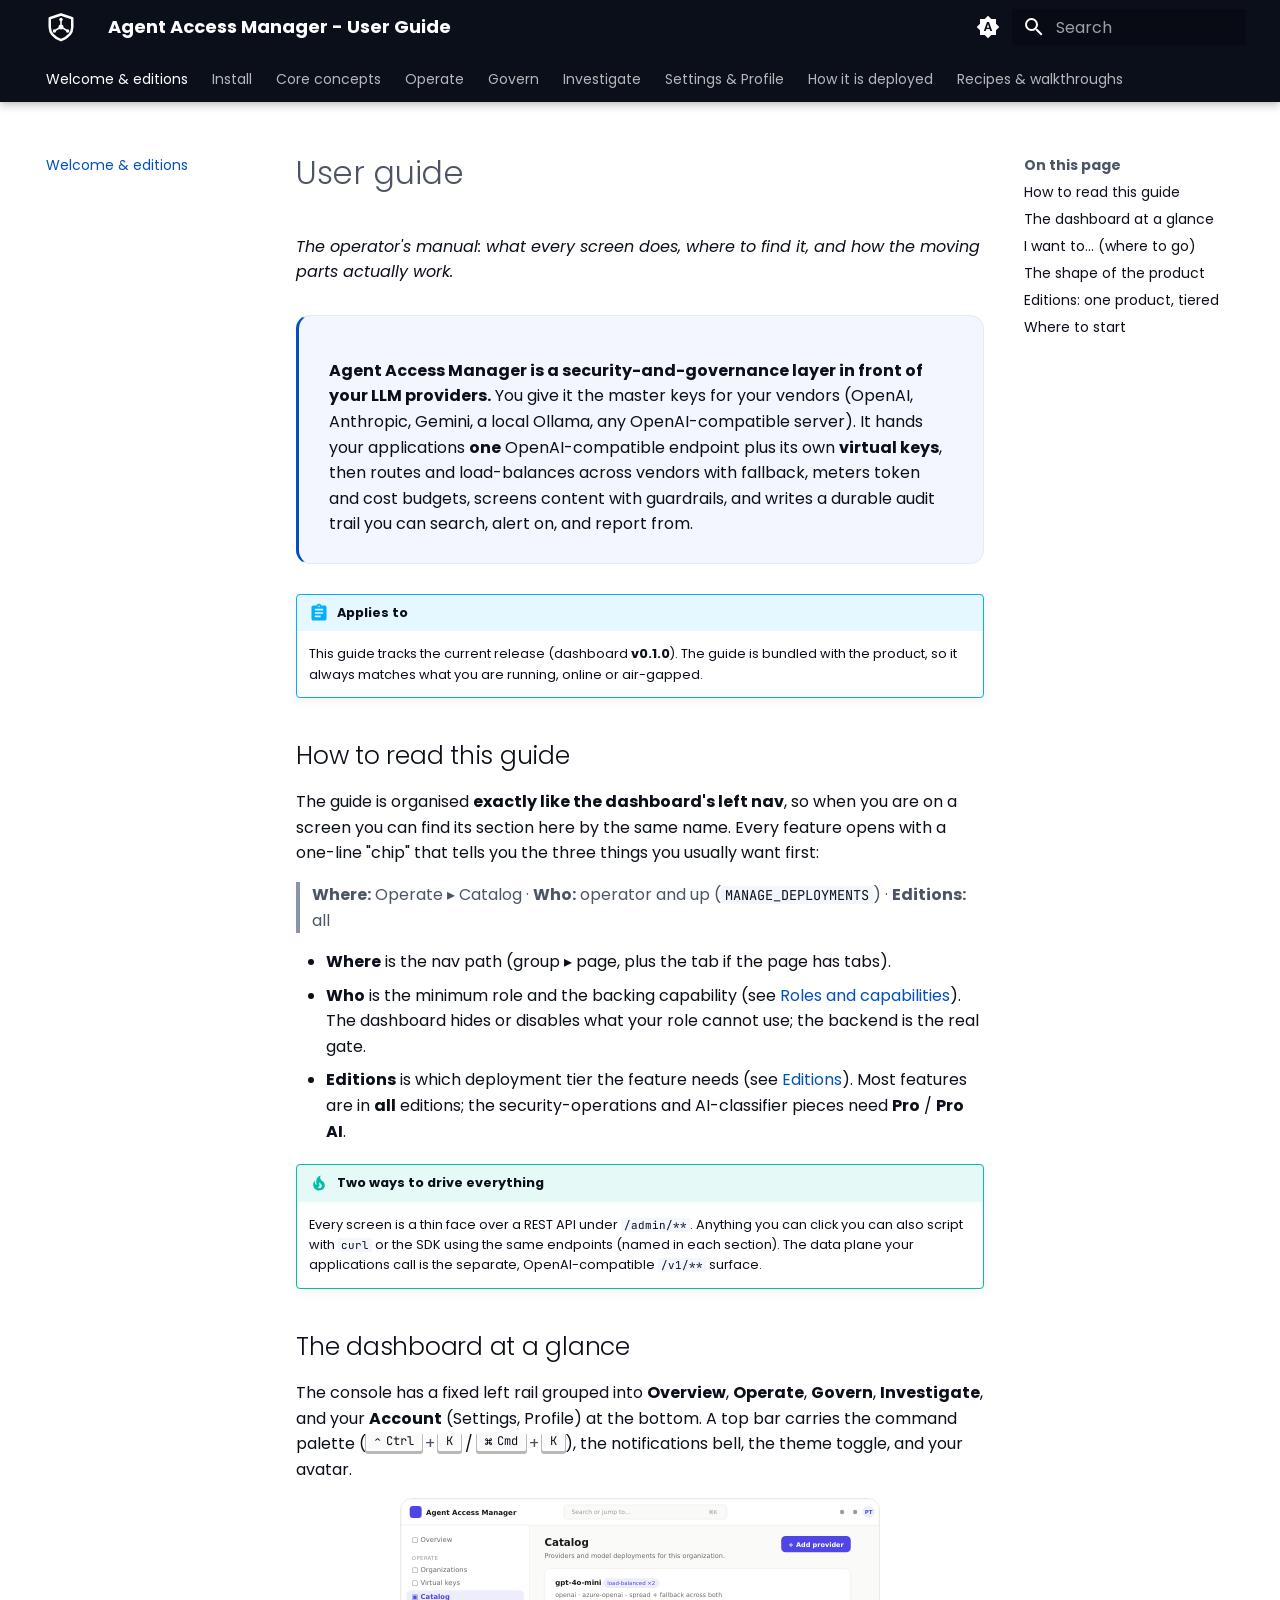
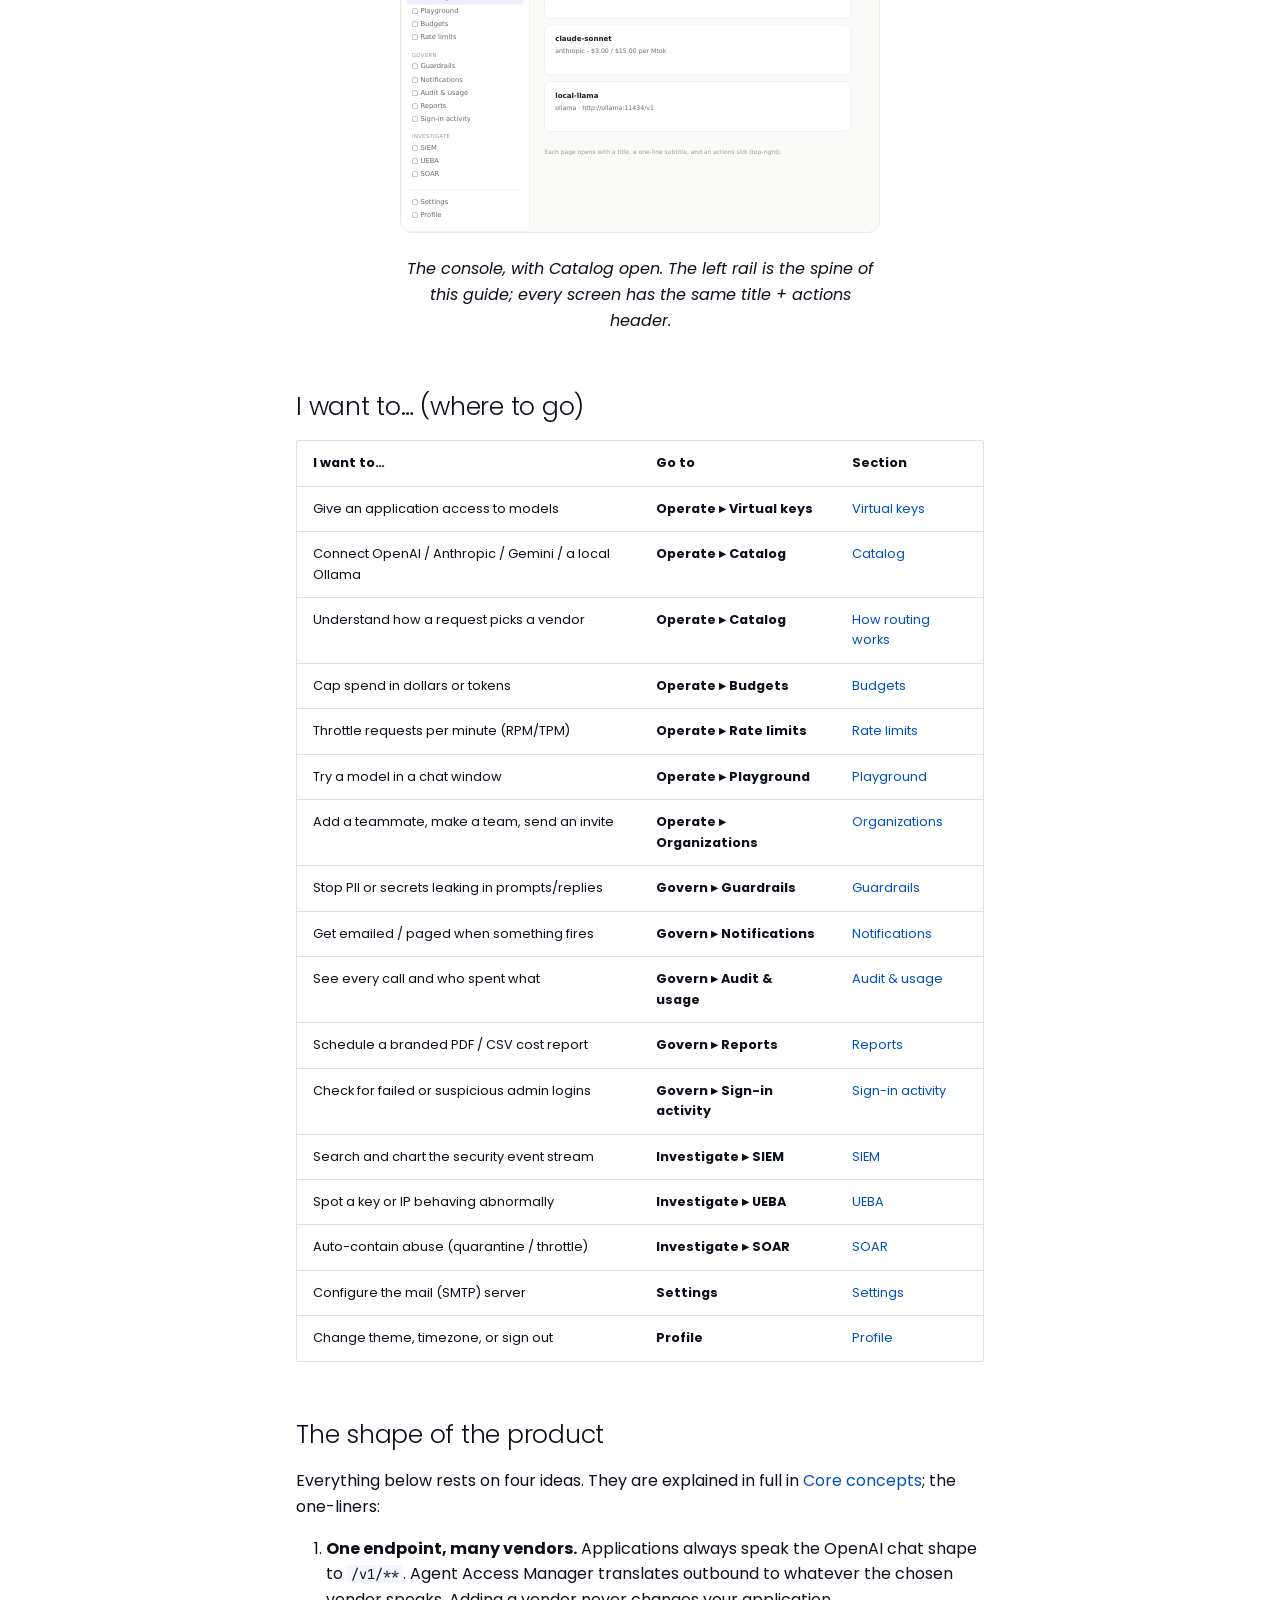
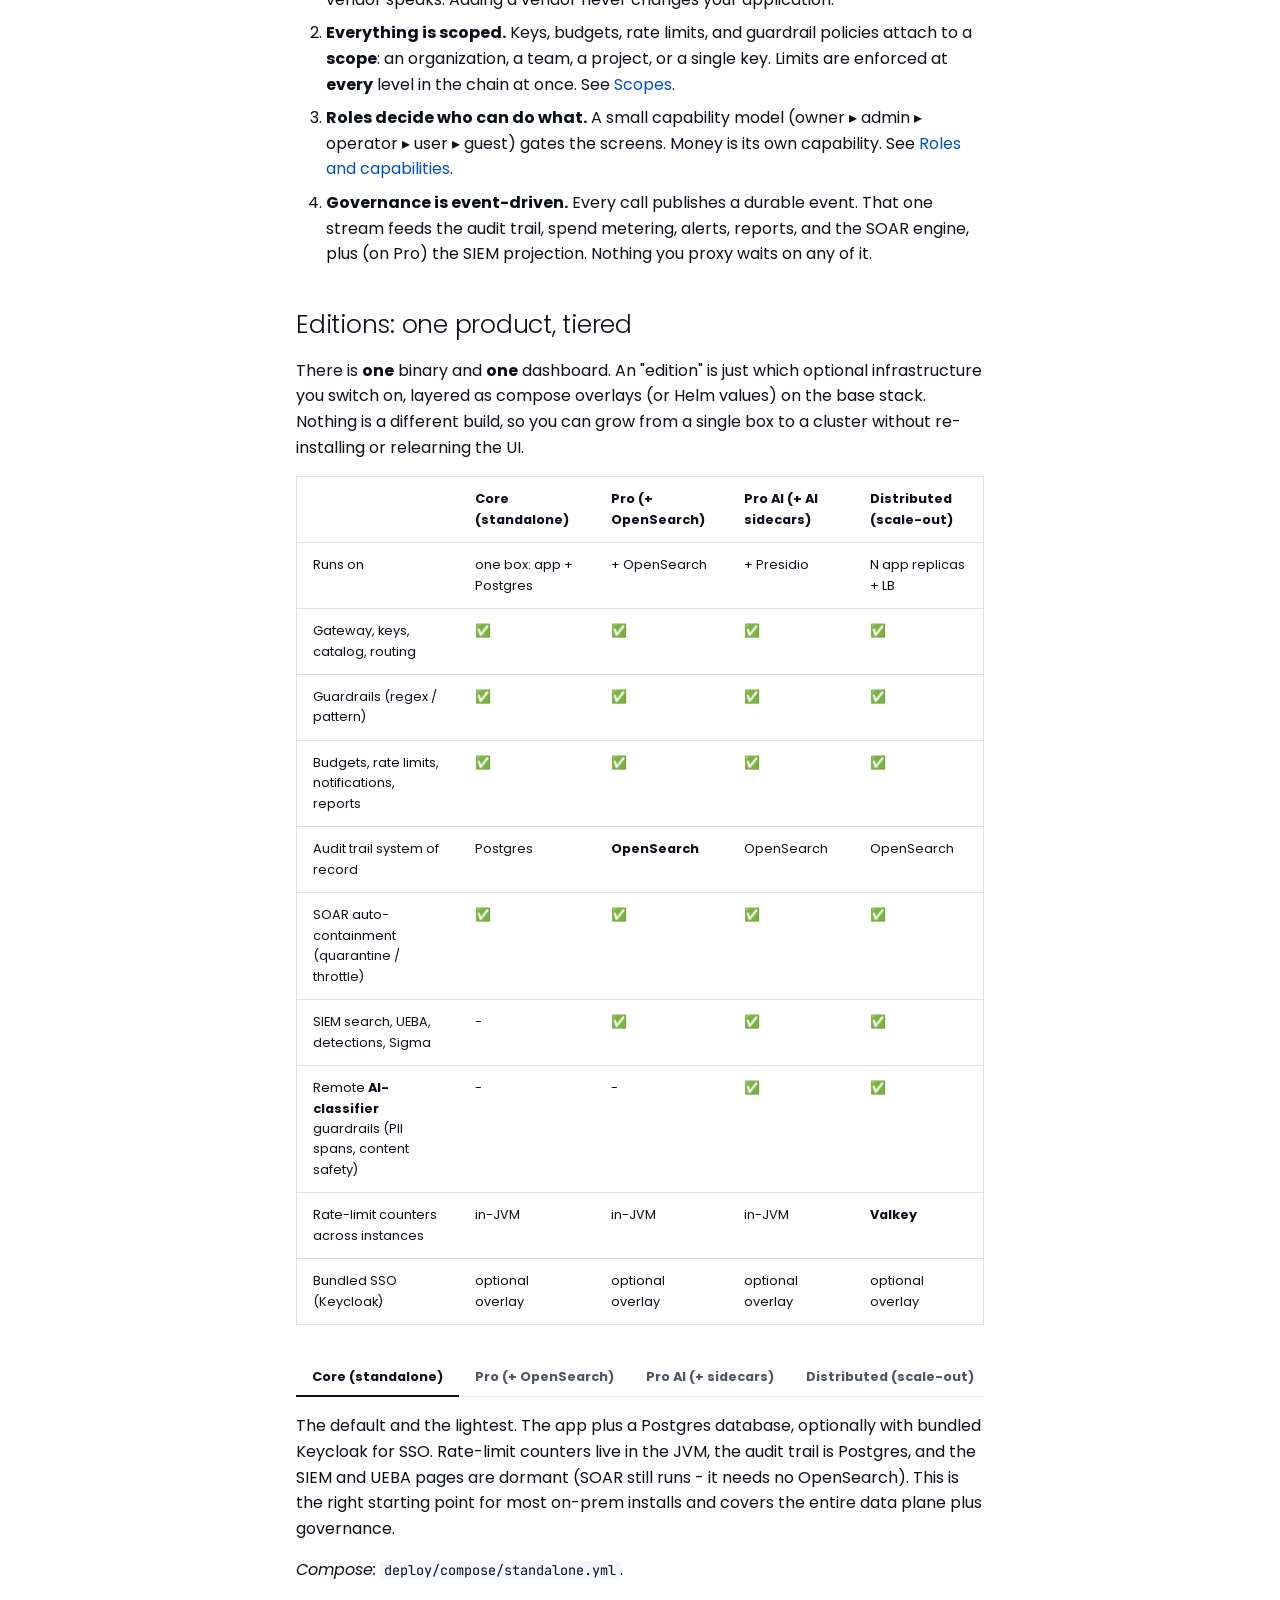
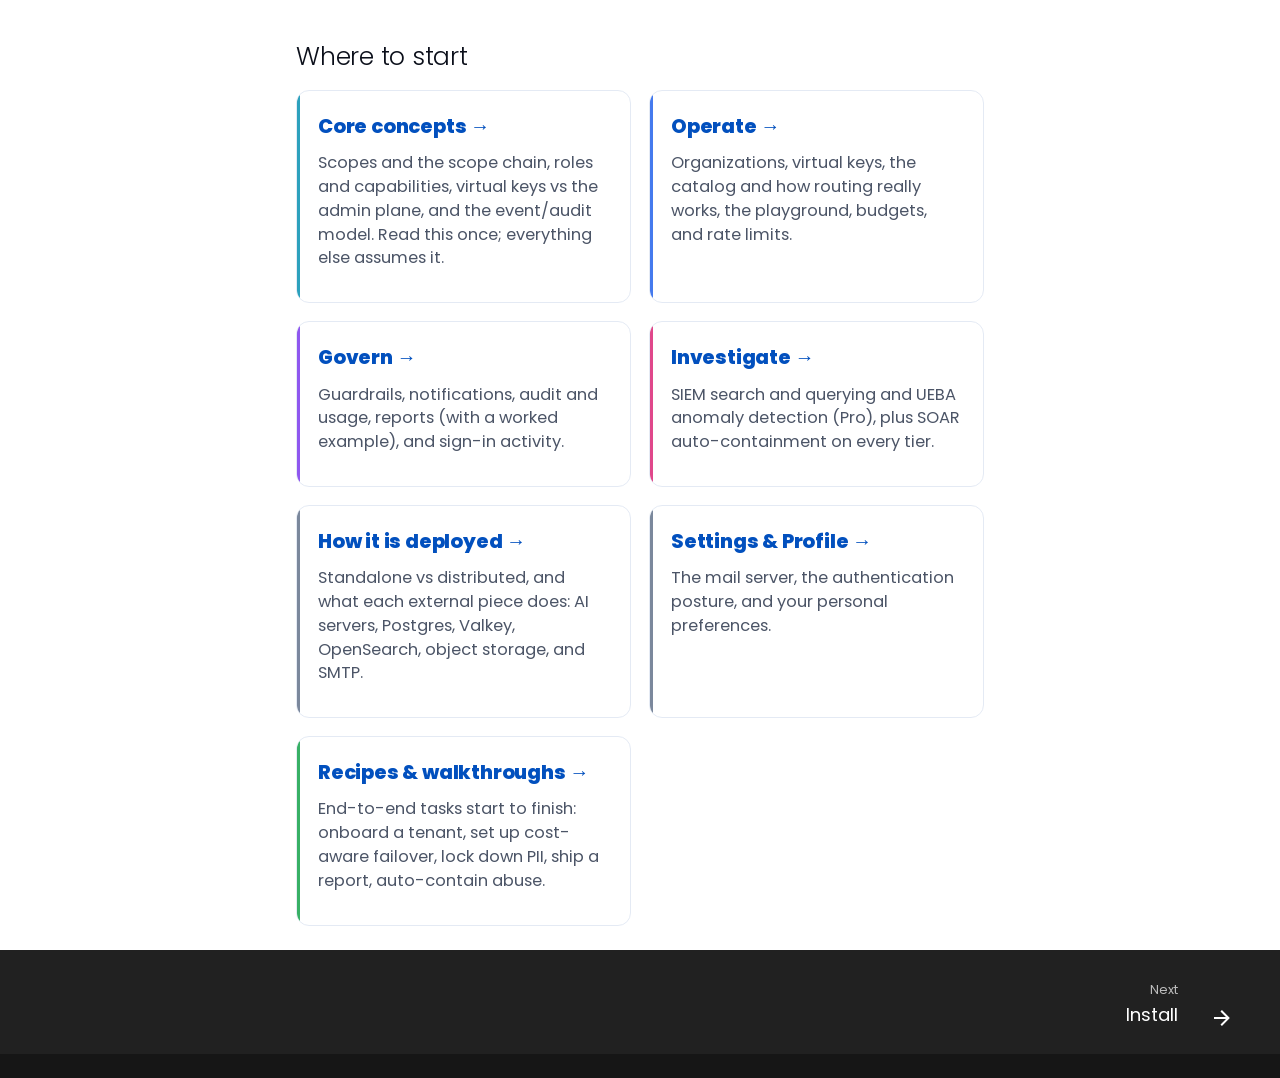
==== commit c15237e2: "docs: add robots.txt, populate sitemap, add canonical tags The published docs served a 0-URL sitemap" ====
--- a/index.html
+++ b/index.html
@@ -10,6 +10,8 @@
       
       
         <meta name="author" content="AethosHub">
+      
+        <link rel="canonical" href="https://docs.agentaccessmanager.com/index.html">
       
       
       
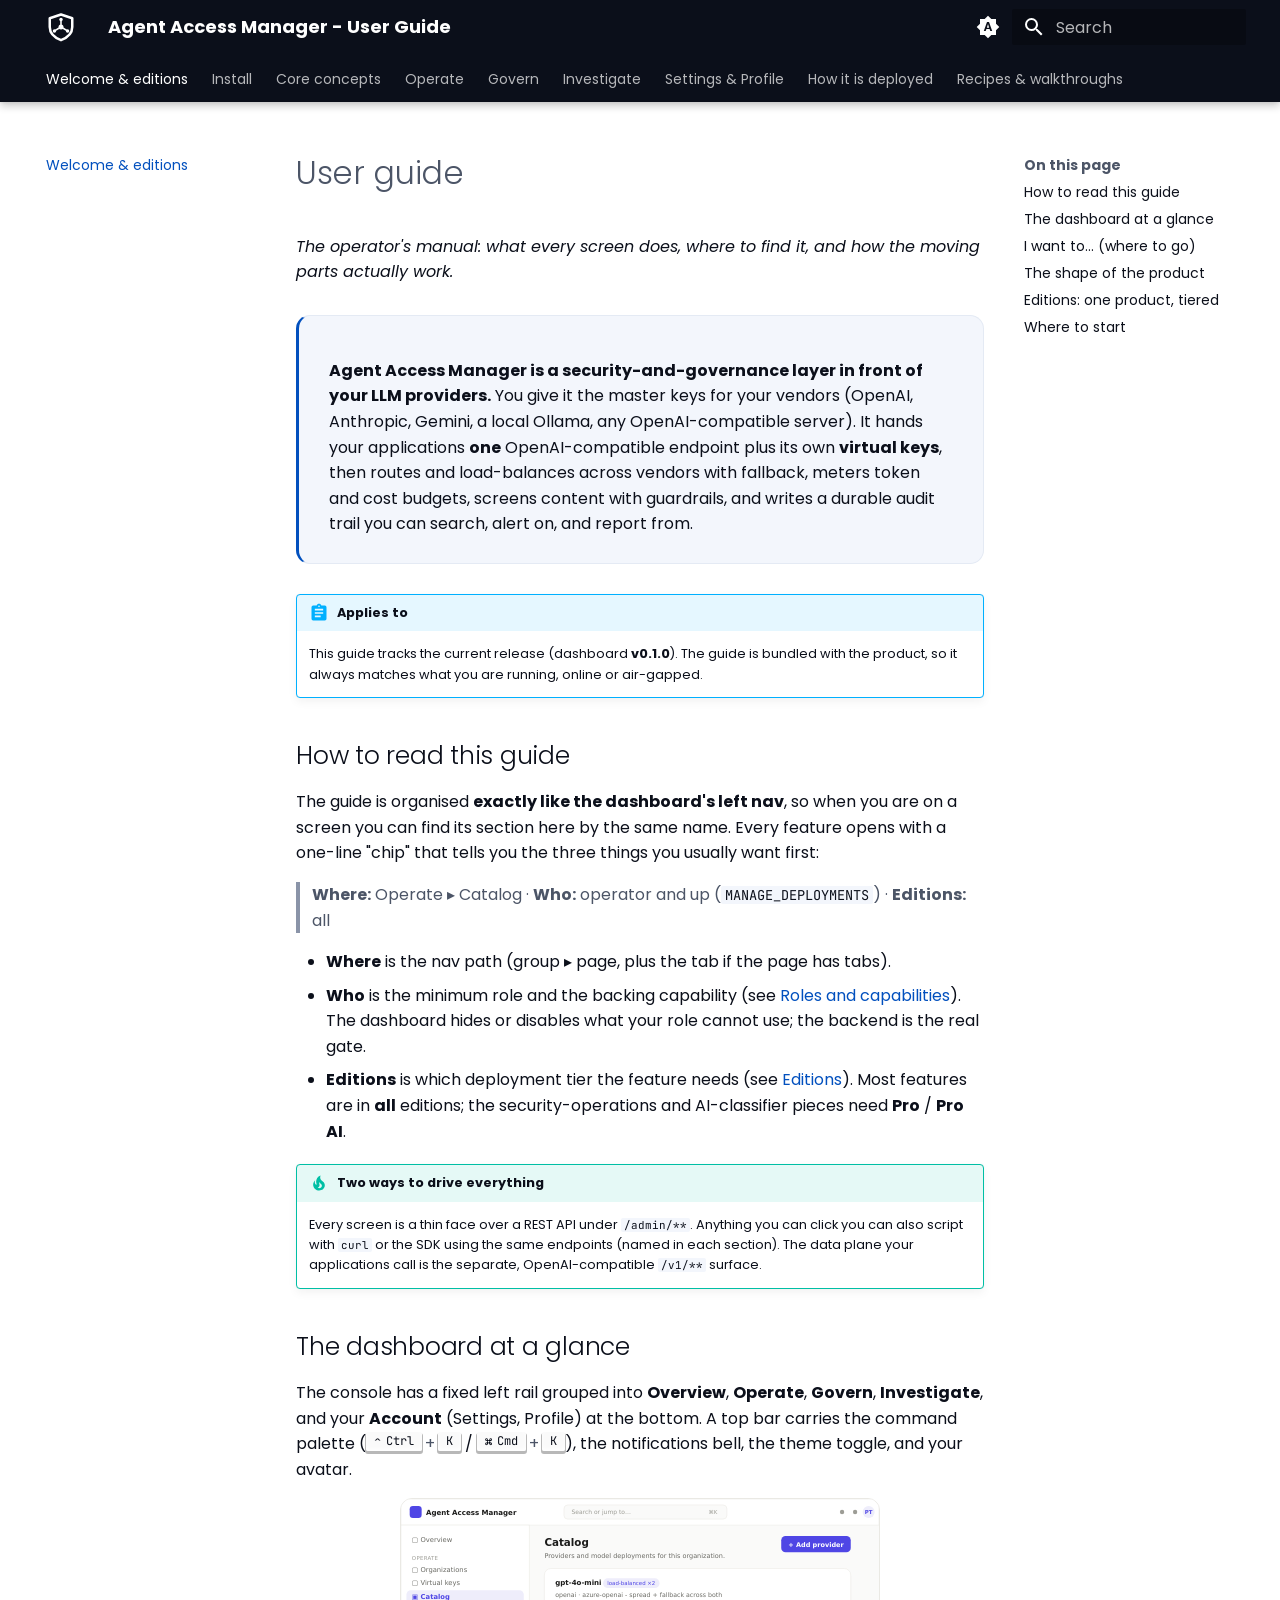
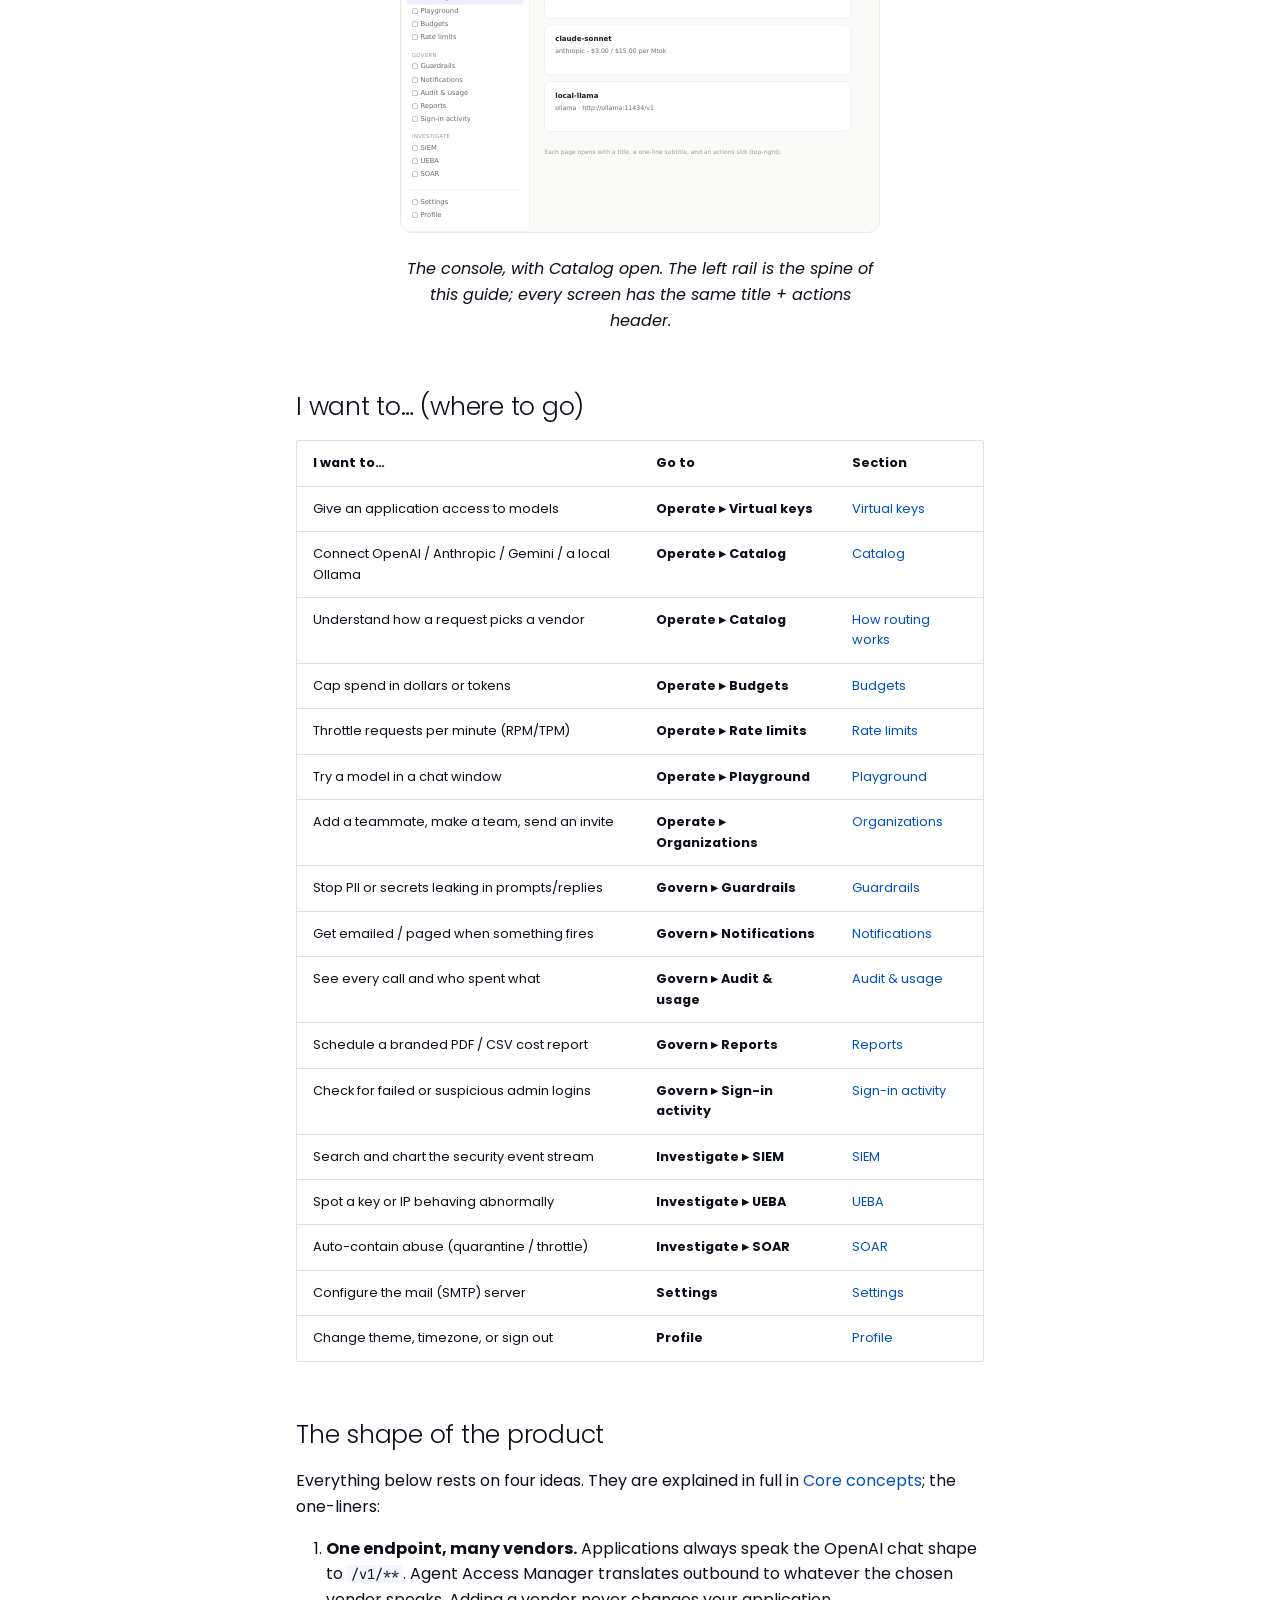
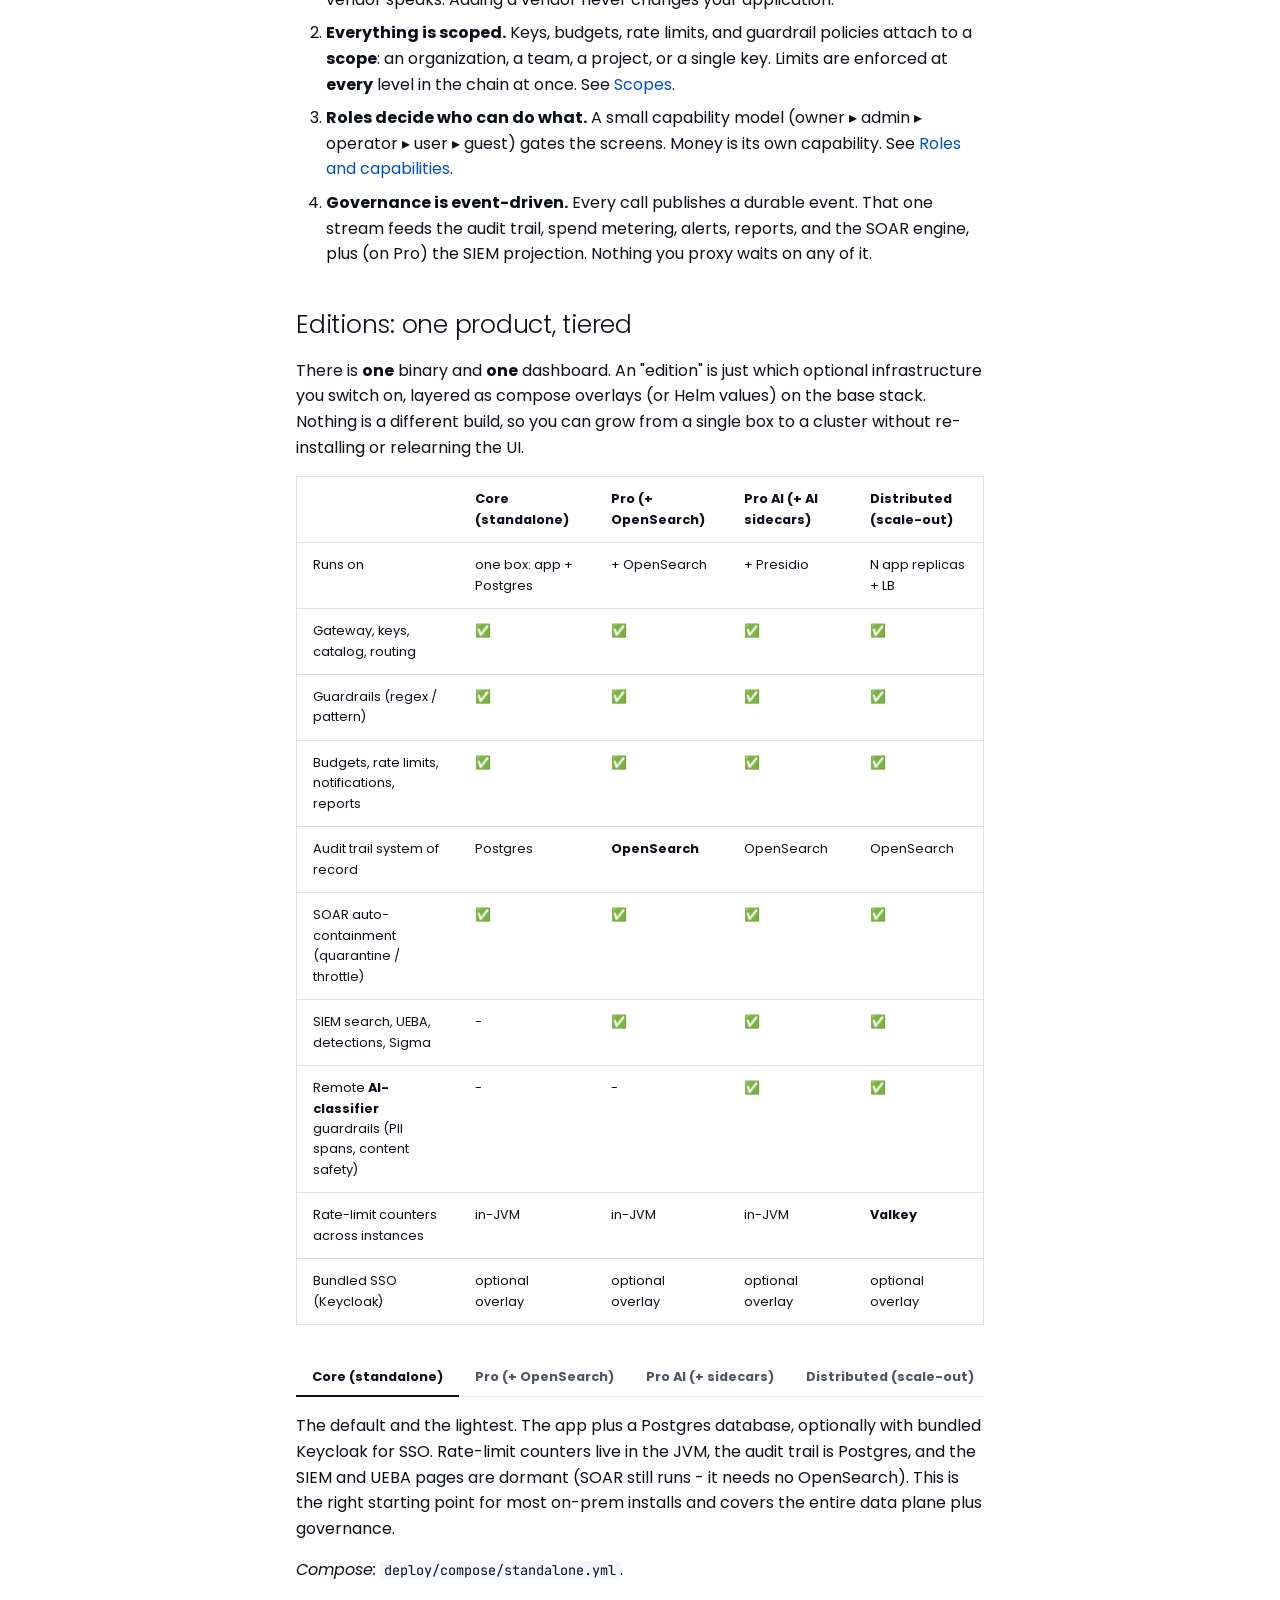
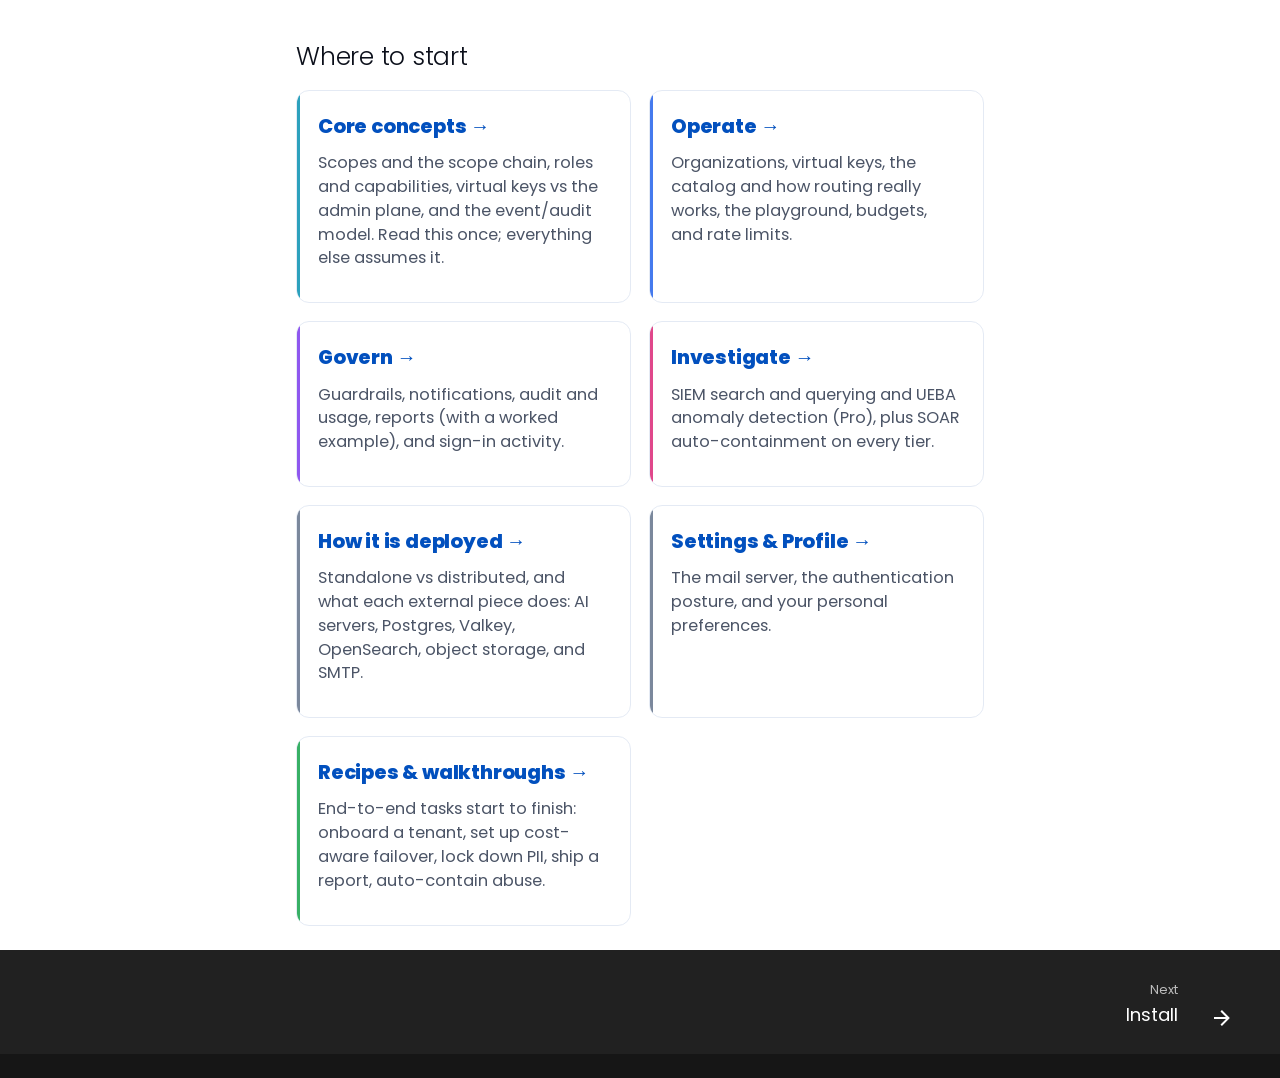
==== commit d776644d: "docs: user guide @ v0.1.1" ====
--- a/index.html
+++ b/index.html
@@ -10,8 +10,6 @@
       
       
         <meta name="author" content="AethosHub">
-      
-        <link rel="canonical" href="https://docs.agentaccessmanager.com/index.html">
       
       
       
